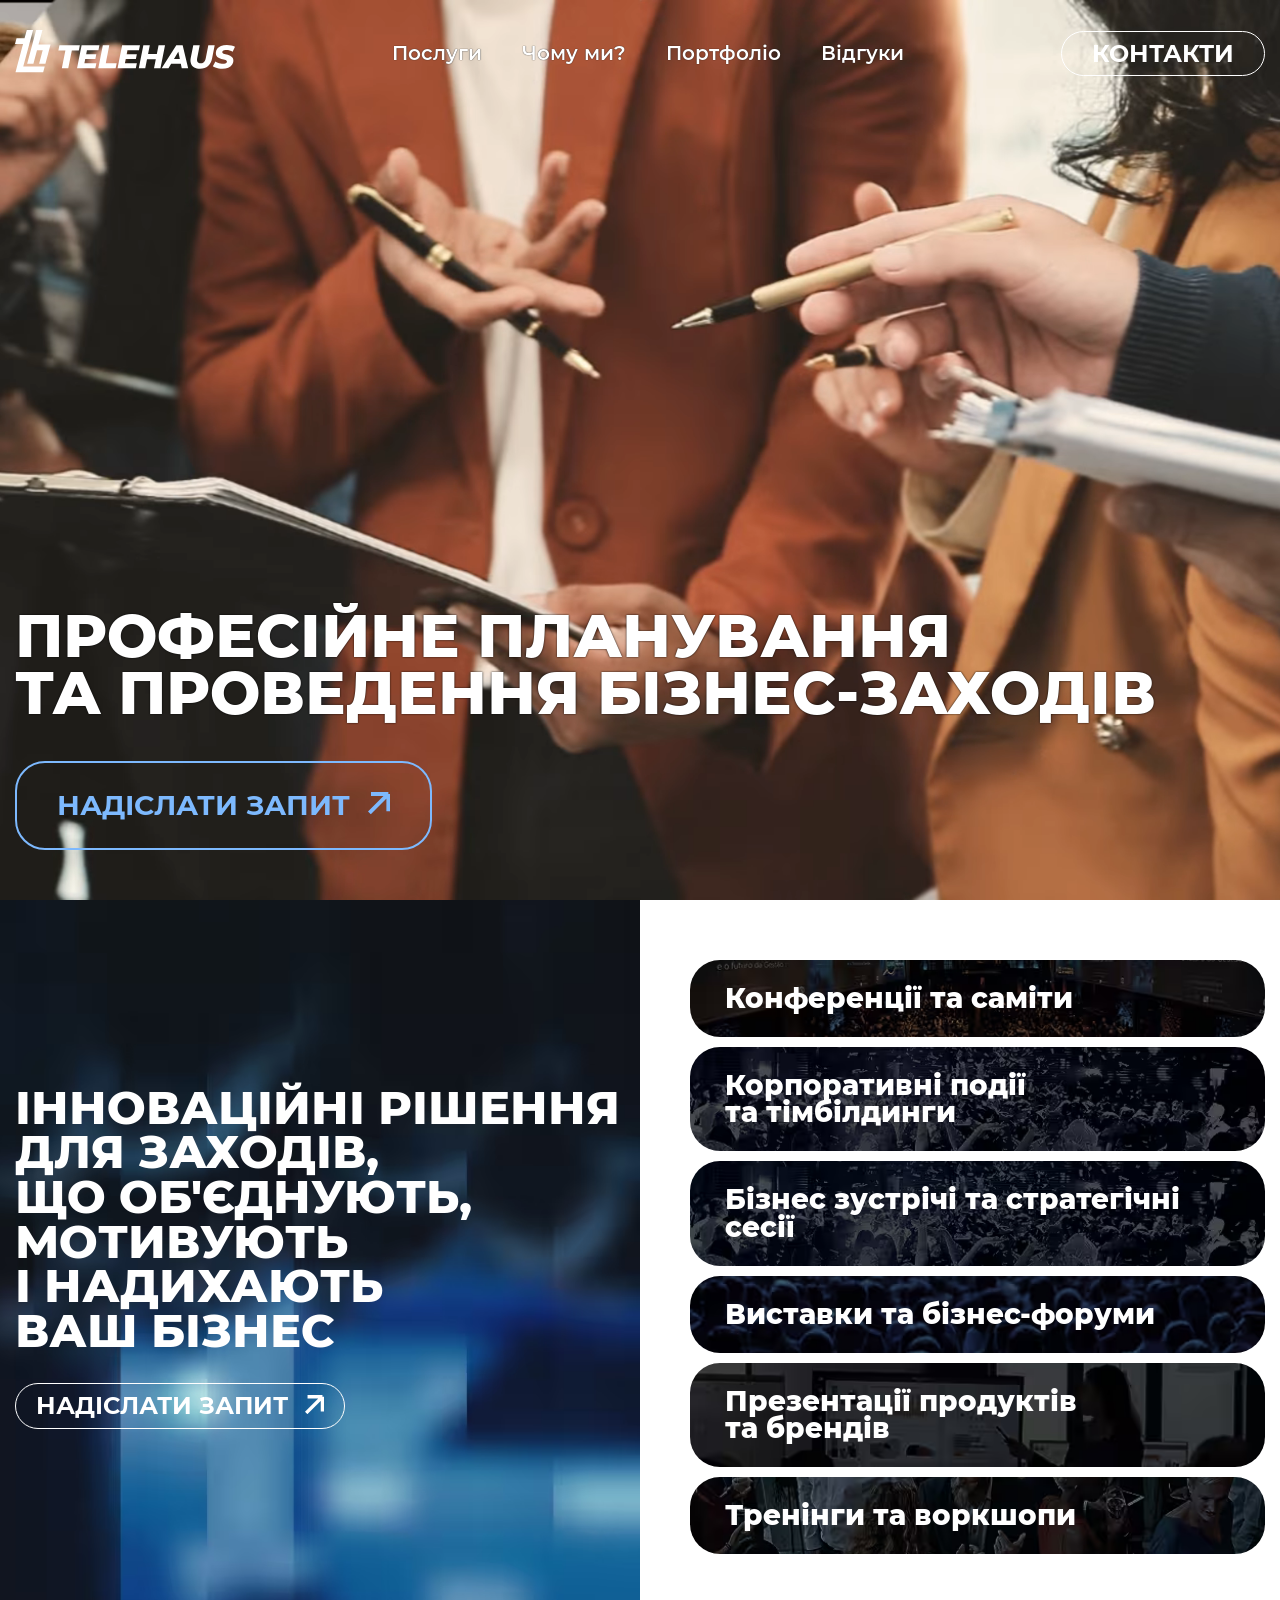
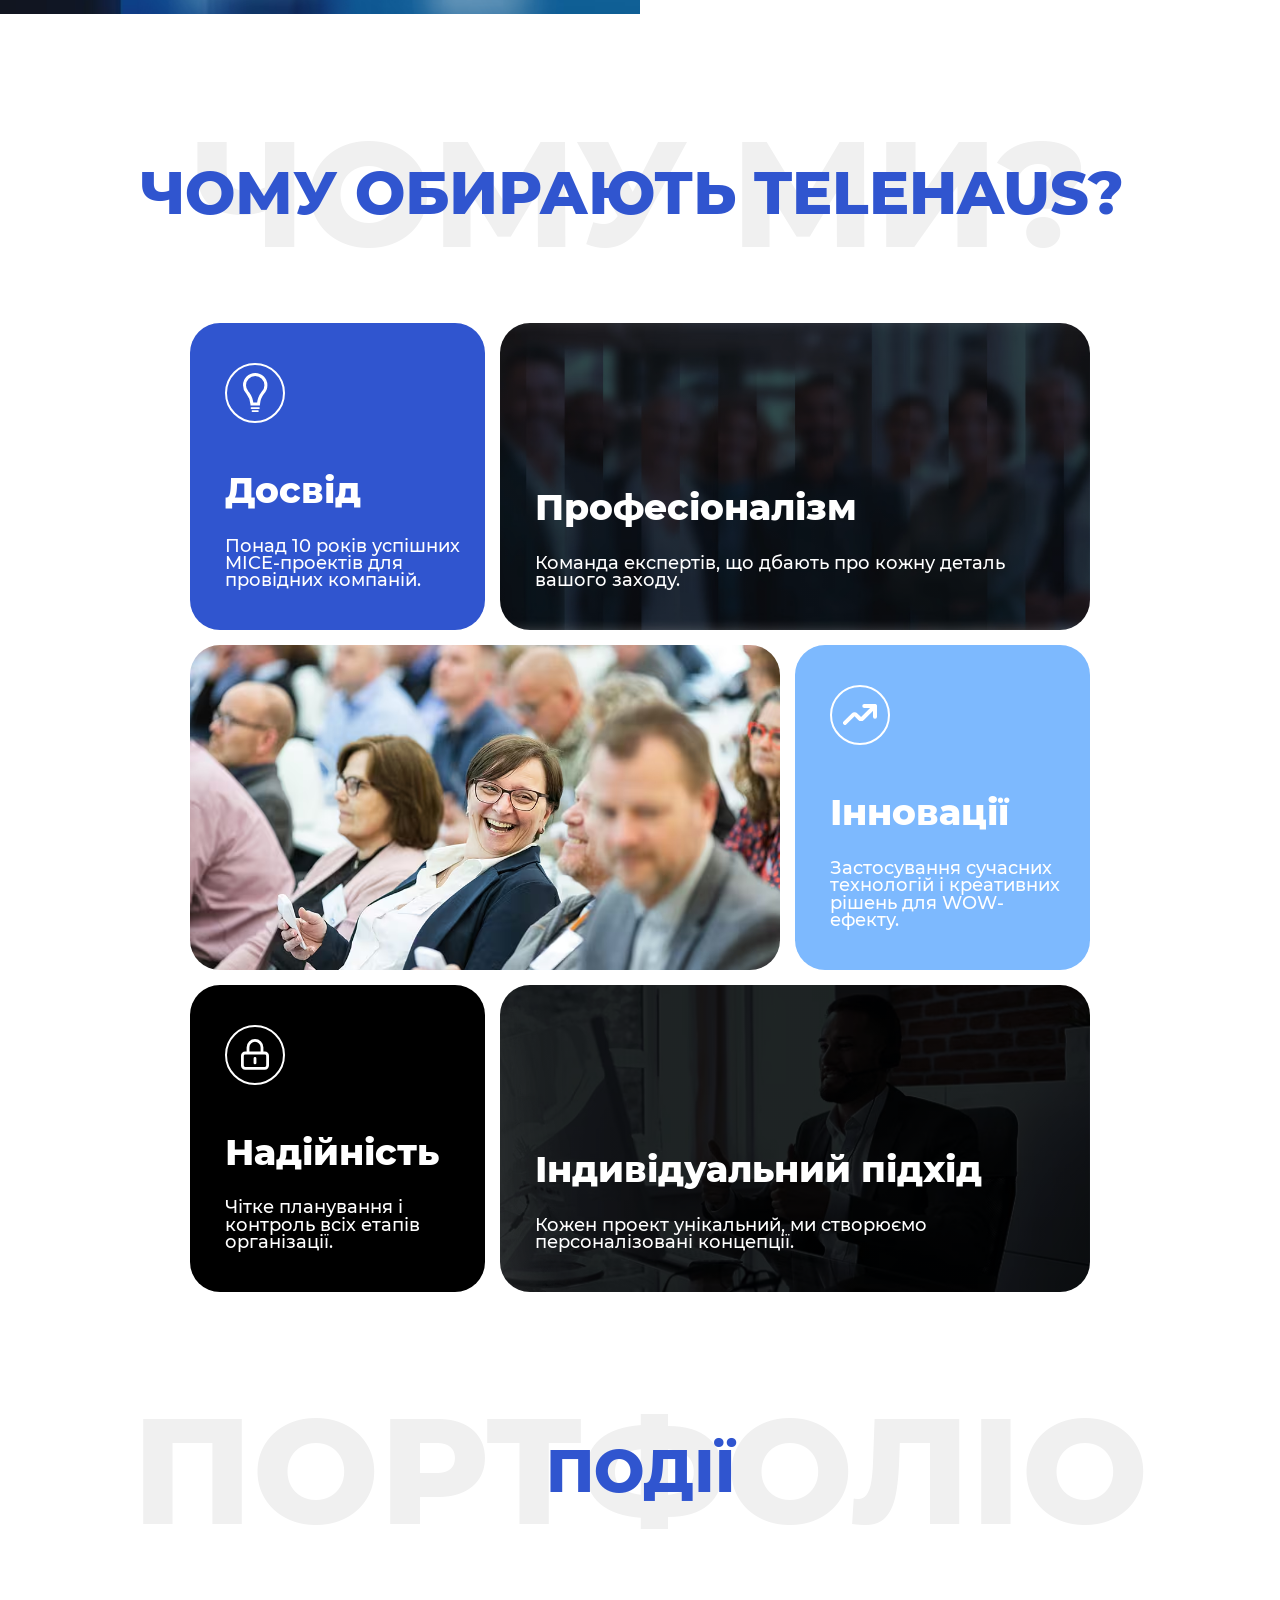
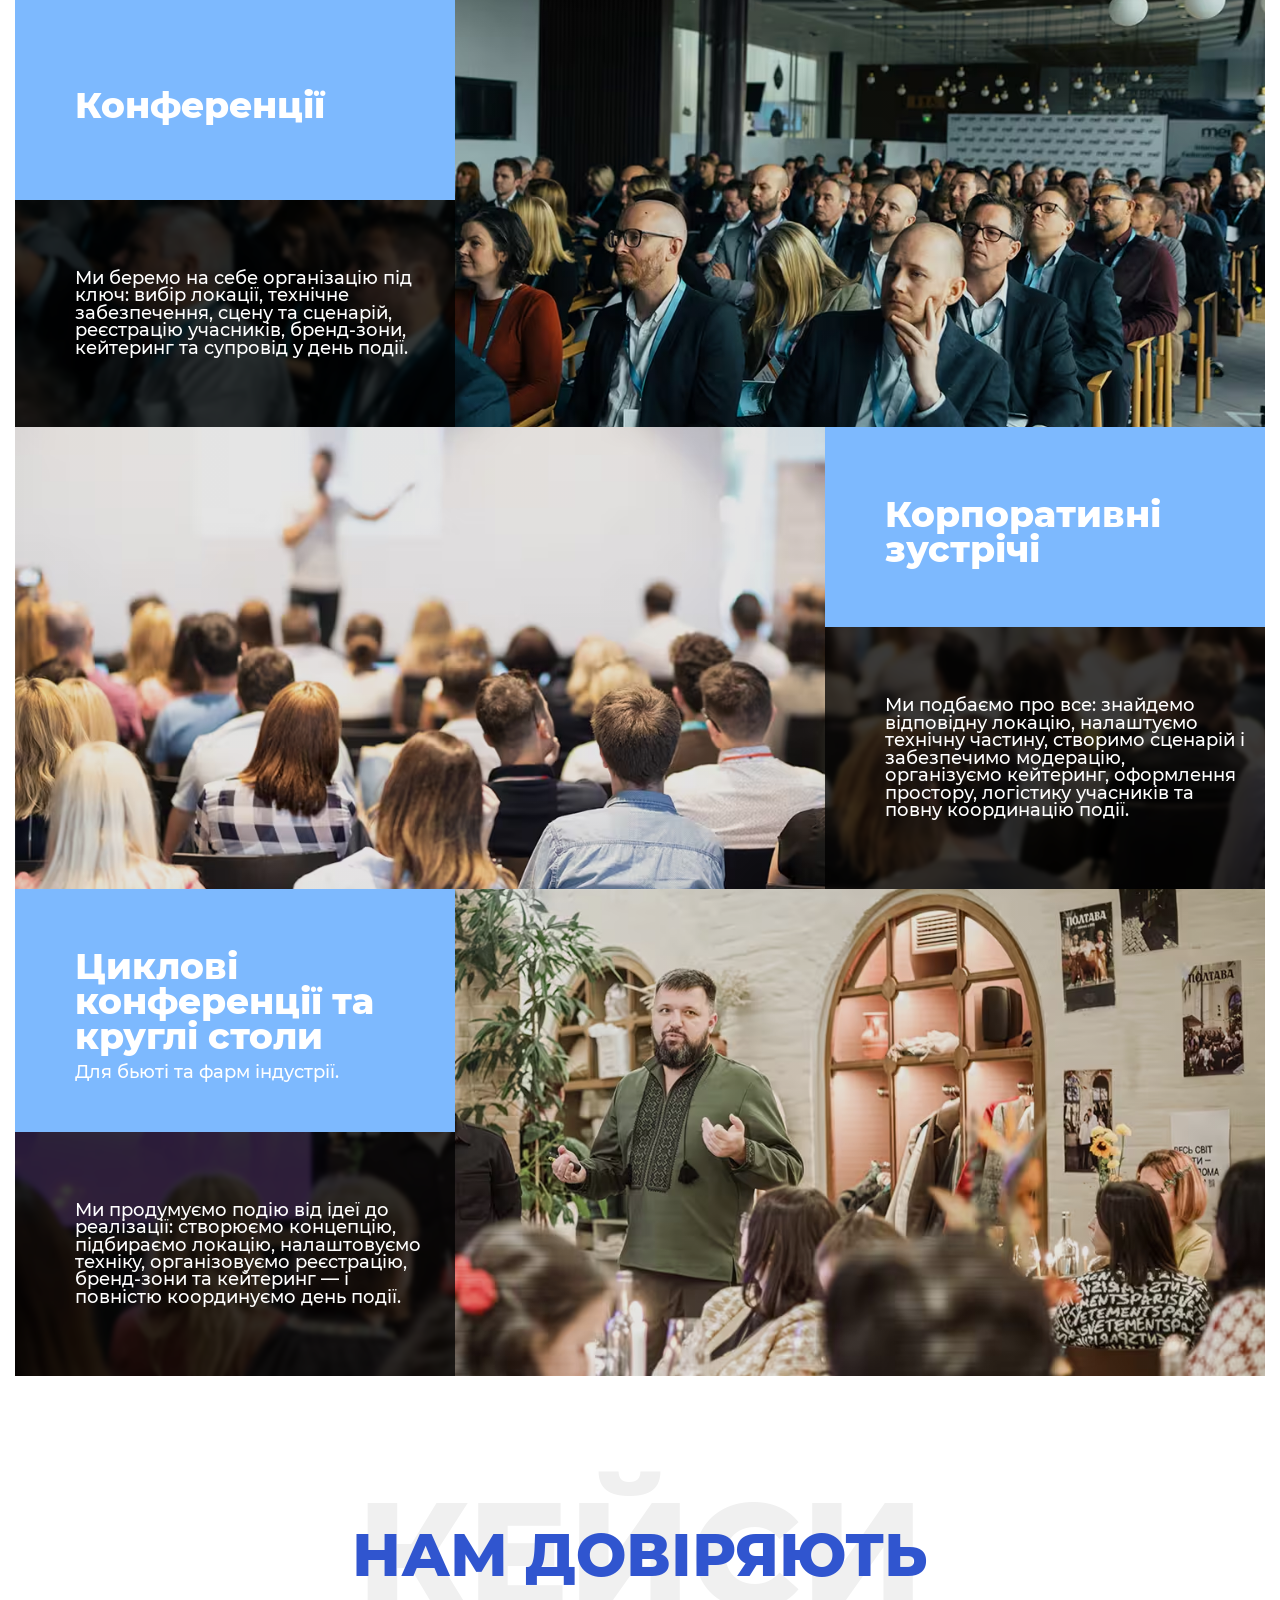
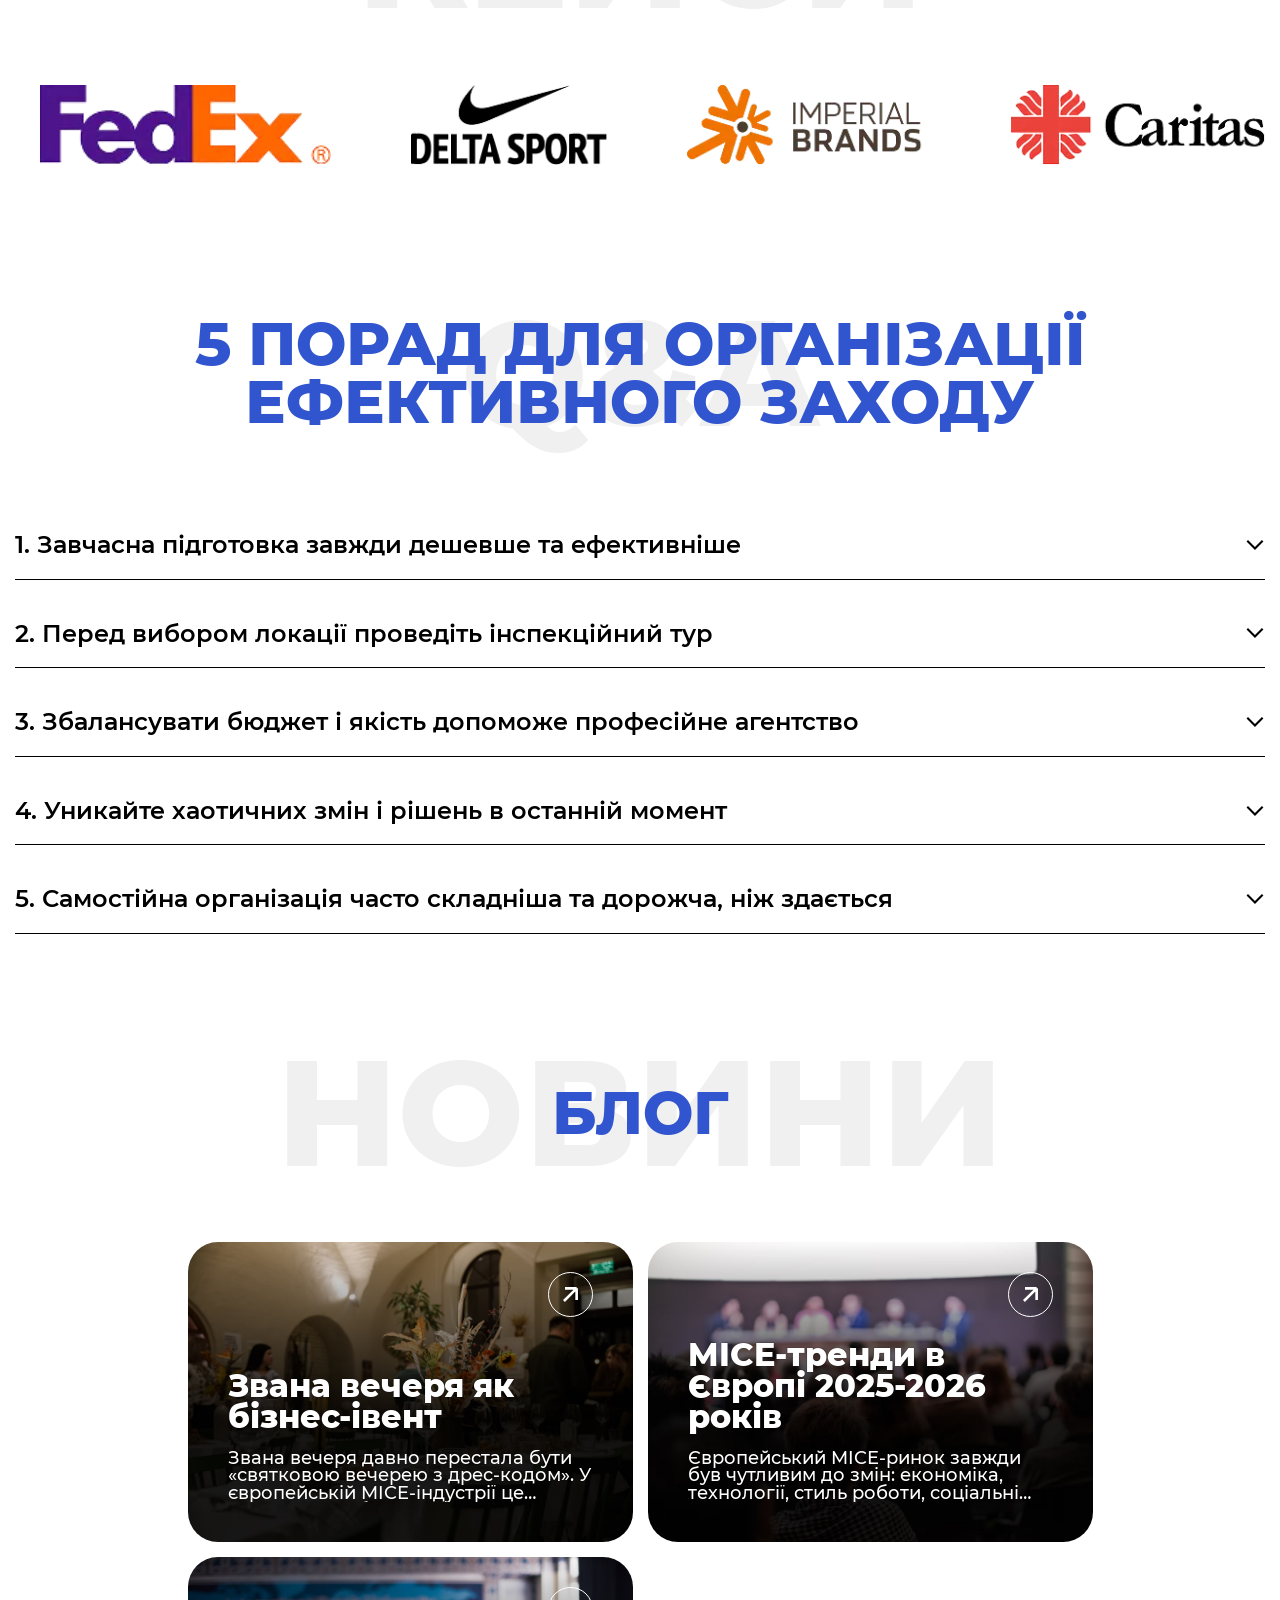
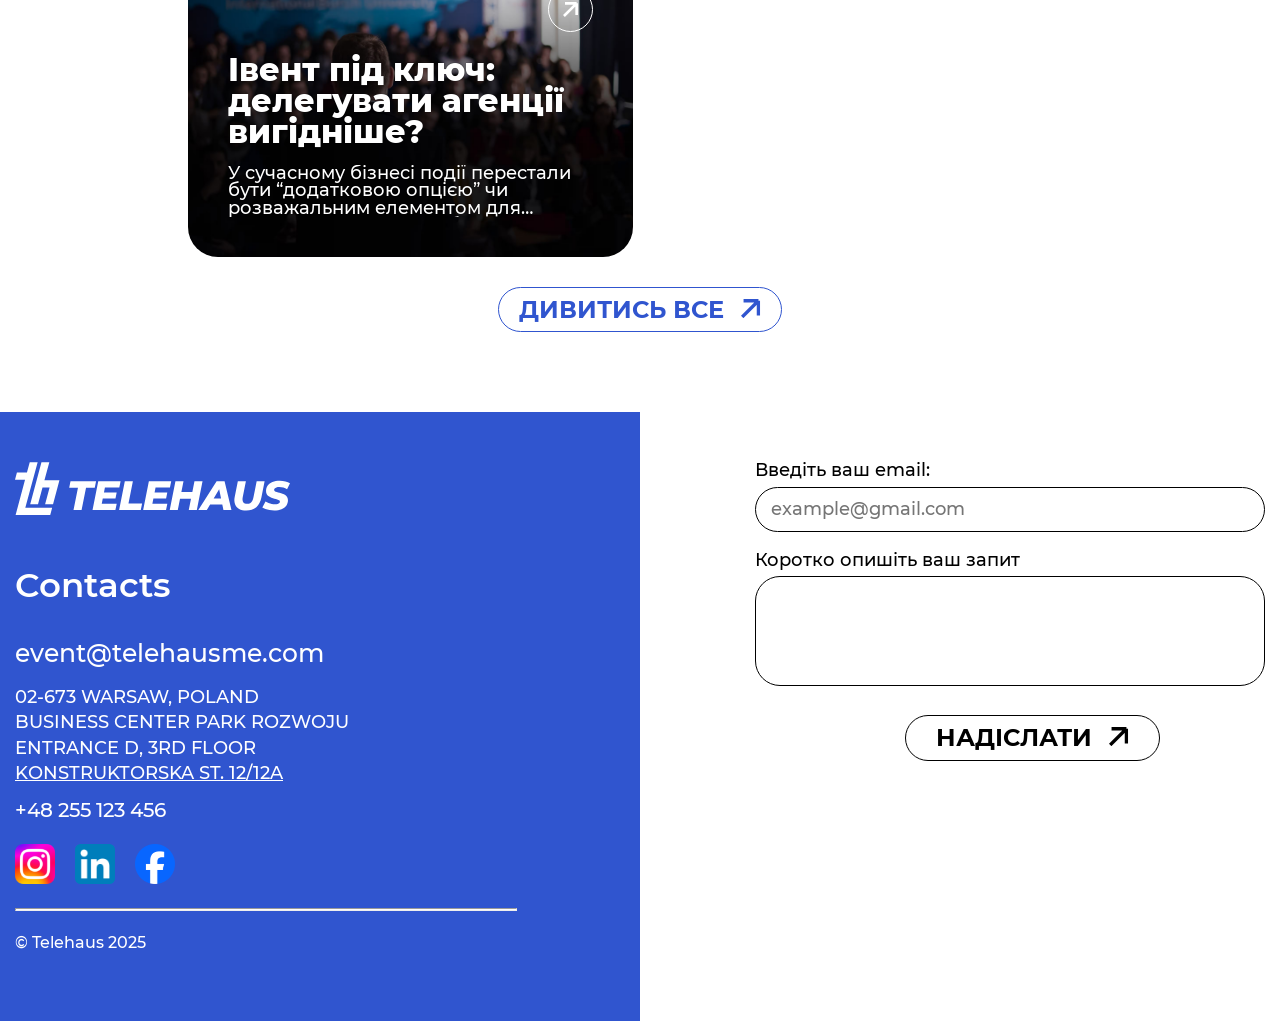
==== index.html @ 563ecca0 "feat: add marquee" ====
<!DOCTYPE html>
<html lang="uk">
  <head>
    <meta charset="UTF-8" />
    <meta http-equiv="X-UA-Compatible" content="IE=edge" />
    <meta name="viewport" content="width=device-width, initial-scale=1.0" />
    <meta
      name="description"
      content="Рекламное агенство в Черкассах ➤ аренда биллборда ✅ реклама в траспорте ✅ наружная реклама ✅ ситилайты ⭐ Агенство FREEBORD ➤ размещение, изготовление, лучшая цена ☎ 067 470 38 23"
    />
    <title>Telehaus</title>
    <link rel="shortcut icon" type="image/ico" href="./assets/img/favicon.svg" />

    <link rel="preload" href="./assets/video/banner.webm" as="video" type="video/webm" fetchpriority="high" />
    <link rel="preload" href="./assets/fonts/Montserrat-Medium.woff2" as="font" type="font/woff2" crossorigin />
    <link rel="preload" href="./assets/fonts/Montserrat-SemiBold.woff2" as="font" type="font/woff2" crossorigin />

    <link rel="stylesheet" href="./assets/css/normalize.css" />
    <link rel="stylesheet" href="./assets/css/style.css" />
  </head>
  <body>
    <svg class="sprite" style="display: none">
      <symbol viewBox="0 0 17 17" fill="none" xmlns="http://www.w3.org/2000/svg" id="arrow-btn">
        <path d="M1.06055 15.9L15.4605 1.5M15.4605 1.5H2.26056M15.4605 1.5V14.7" stroke-width="3" />
      </symbol>
      <symbol viewBox="0 0 22 13" fill="none" xmlns="http://www.w3.org/2000/svg" id="arrow">
        <path d="M0.957031 0.957031L10.957 10.957L20.957 0.957031" stroke="black" stroke-width="2.70667" />
      </symbol>
    </svg>

    <header class="header">
      <div class="wrapper">
        <a href="./" class="logo">
          <img class="logo__img" src="./assets/img/logo.svg" alt="Logo img" width="220" height="43" />
        </a>
        <nav class="nav">
          <ol class="nav__list list-reset">
            <li class="nav__item">
              <a href="#about" class="nav__link">Послуги</a>
            </li>
            <li class="nav__item">
              <a href="#why" class="nav__link">Чому ми?</a>
            </li>
            <li class="nav__item">
              <a href="#portfolio" class="nav__link">Портфоліо</a>
            </li>
            <li class="nav__item">
              <a href="#comments" class="nav__link">Відгуки</a>
            </li>
          </ol>
          <a href="#form" class="btn nav__btn btn-reset">Контакти</a>
        </nav>
        <a href="#form" class="btn btn-lg btn-reset">Контакти</a>
        <button class="burger btn-reset" aria-label="Відкрити меню">
          <span class="burger__line" aria-hidden="true"></span>
          <span class="burger__line" aria-hidden="true"></span>
          <span class="burger__line" aria-hidden="true"></span>
        </button>
        <span class="overlay"></span>
      </div>
    </header>

    <main>
      <section class="banner">
        <video class="banner__video-bg" autoplay muted loop playsinline>
          <source src="./assets/video/banner.webm" type="video/webm" />
          <source src="./assets/video/banner.mp4" type="video/mp4" />
          Ваш браузер не підтримує відео.
        </video>
        <div class="wrapper">
          <h1 class="banner__title">Професійне планування та&nbsp;проведення бізнес-заходів</h1>
          <div class="banner__links">
            <a href="#form" class="btn btn-fill btn-reset"
              >Надіслати запит
              <svg class="btn__icon" aria-hidden="true">
                <use xlink:href="#arrow-btn"></use>
              </svg>
            </a>
          </div>
        </div>
      </section>

      <section class="about" id="about">
        <div class="wrapper">
          <div class="innovation">
            <h2 class="innovation__title">
              Інноваційні рішення для&nbsp;заходів, що&nbsp;об'єднують, мотивують і&nbsp;надихають ваш&nbsp;бізнес
            </h2>
            <a href="#form" class="btn btn-reset"
              >Надіслати запит
              <svg class="btn__icon" aria-hidden="true">
                <use xlink:href="#arrow-btn"></use>
              </svg>
            </a>
          </div>
          <div class="options">
            <p class="options__item">Конференції та саміти</p>
            <p class="options__item">Корпоративні події та&nbsp;тімбілдинги</p>
            <p class="options__item">Бізнес зустрічі та&nbsp;стратегічні сесії</p>
            <p class="options__item">Виставки та бізнес-форуми</p>
            <p class="options__item">Презентації продуктів та&nbsp;брендів</p>
            <p class="options__item">Тренінги та воркшопи</p>
          </div>
        </div>
      </section>

      <section class="why" id="why">
        <div class="wrapper">
          <div class="title">
            <h2 class="title__text">ЧОМУ ОБИРАЮТЬ TELEHAUS? </h2>
            <p class="title__subtext">ЧОМУ МИ?</p>
          </div>
          <div class="why__content">
            <div class="benefit">
              <div class="benefit__info">
                <span class="benefit__icon" aria-hidden="true"></span>
                <h3 class="benefit__title">Досвід</h3>
                <p class="benefit__text">Понад 10 років успішних MICE-проектів для провідних компаній.</p>
              </div>
              <div class="benefit__descr">
                <h3 class="benefit__title">Професіоналізм</h3>
                <p class="benefit__text">Команда експертів, що дбають про кожну деталь вашого заходу.</p>
              </div>
            </div>
            <div class="benefit">
              <div class="benefit__info">
                <span class="benefit__icon" aria-hidden="true"></span>
                <h3 class="benefit__title">Інновації</h3>
                <p class="benefit__text">Застосування сучасних технологій і креативних рішень для WOW-ефекту.</p>
              </div>
              <div class="benefit__descr"></div>
            </div>
            <div class="benefit">
              <div class="benefit__info">
                <span class="benefit__icon" aria-hidden="true"></span>
                <h3 class="benefit__title">Надійність</h3>
                <p class="benefit__text">Чітке планування і контроль всіх етапів організації.</p>
              </div>
              <div class="benefit__descr">
                <h3 class="benefit__title">Індивідуальний підхід</h3>
                <p class="benefit__text">Кожен проект унікальний, ми створюємо персоналізовані концепції.</p>
              </div>
            </div>
          </div>
        </div>
      </section>

      <section class="portfolio" id="portfolio">
        <div class="wrapper">
          <div class="title">
            <h2 class="title__text">ПОДІЇ</h2>
            <p class="title__subtext">ПОРТФОЛІО</p>
          </div>
          <div class="portfolio__content">
            <div class="event">
              <div class="event__content">
                <div class="event__header">
                  <h3 class="event__title">Конференції</h3>
                </div>
                <div class="event__descr">
                  <p>
                    Ми беремо на себе організацію під ключ: вибір локації, технічне забезпечення, сцену та сценарій, реєстрацію учасників,
                    бренд-зони, кейтеринг та супровід у день події.
                  </p>
                </div>
              </div>
            </div>
            <div class="event">
              <div class="event__content">
                <div class="event__header">
                  <h3 class="event__title">Корпоративні зустрічі</h3>
                </div>
                <div class="event__descr">
                  <p>
                    Ми подбаємо про все: знайдемо відповідну локацію, налаштуємо технічну частину, створимо сценарій і забезпечимо
                    модерацію, організуємо кейтеринг, оформлення простору, логістику учасників та повну координацію події.
                  </p>
                </div>
              </div>
            </div>
            <div class="event">
              <div class="event__content">
                <div class="event__header">
                  <h3 class="event__title">Циклові конференції та круглі столи</h3>
                  <p class="event__subtitle">Для бьюті та фарм індустрії.</p>
                </div>
                <div class="event__descr">
                  <p>
                    Ми продумуємо подію від ідеї до реалізації: створюємо концепцію, підбираємо локацію, налаштовуємо техніку, організовуємо
                    реєстрацію, бренд-зони та кейтеринг — і повністю координуємо день події.
                  </p>
                </div>
              </div>
            </div>
          </div>
        </div>
      </section>

      <section class="team">
        <div class="wrapper">
          <div class="title">
            <h2 class="title__text">НАША КОМАНДА</h2>
            <p class="title__subtext">ХТО МИ?</p>
          </div>
          <div class="team__content">
            <div class="card">
              <div class="card__front view">
                <img class="card__img" src="./assets/img/team/1.avif" alt="..." />
              </div>
              <div class="card__back view">
                <p class="card__name">Ім’я Прізвище</p>
                <p class="card__position">/посада</p>
                <p class="card__descr">опис</p>
              </div>
            </div>
            <div class="card">
              <div class="card__front view">
                <img class="card__img" src="./assets/img/team/2.avif" alt="..." />
              </div>
              <div class="card__back view">
                <p class="card__name">Ім’я Прізвище</p>
                <p class="card__position">/посада</p>
                <p class="card__descr">опис</p>
              </div>
            </div>
            <div class="card">
              <div class="card__front view">
                <img class="card__img" src="./assets/img/team/3.avif" alt="..." />
              </div>
              <div class="card__back view">
                <p class="card__name">Ім’я Прізвище</p>
                <p class="card__position">/посада</p>
                <p class="card__descr">опис</p>
              </div>
            </div>
            <div class="card">
              <div class="card__front view">
                <img class="card__img" src="./assets/img/team/4.avif" alt="..." />
              </div>
              <div class="card__back view">
                <p class="card__name">Ім’я Прізвище</p>
                <p class="card__position">/посада</p>
                <p class="card__descr">опис</p>
              </div>
            </div>
            <div class="card">
              <div class="card__front view">
                <img class="card__img" src="./assets/img/team/5.avif" alt="..." />
              </div>
              <div class="card__back view">
                <p class="card__name">Ім’я Прізвище</p>
                <p class="card__position">/посада</p>
                <p class="card__descr">опис</p>
              </div>
            </div>
            <div class="card">
              <div class="card__front view">
                <img class="card__img" src="./assets/img/team/2.avif" alt="..." />
              </div>
              <div class="card__back view">
                <p class="card__name">Ім’я Прізвище</p>
                <p class="card__position">/посада</p>
                <p class="card__descr">опис</p>
              </div>
            </div>
          </div>
        </div>
      </section>

      <section class="partners">
        <div class="wrapper">
          <div class="title">
            <h2 class="title__text">НАМ ДОВІРЯЮТЬ</h2>
            <p class="title__subtext">КЕЙСИ</p>
          </div>
        </div>

        <div class="marquee">
          <div class="marquee__content">
            <div class="marquee__line">
              <img src="./assets/img/partners/1.webp" alt="..." />
              <img src="./assets/img/partners/2.webp" alt="..." />
              <img src="./assets/img/partners/3.webp" alt="..." />
              <img src="./assets/img/partners/4.webp" alt="..." />
              <img src="./assets/img/partners/5.webp" alt="..." />
            </div>
            <div class="marquee__line" aria-hidden="true">
              <img src="./assets/img/partners/1.webp" alt="..." />
              <img src="./assets/img/partners/2.webp" alt="..." />
              <img src="./assets/img/partners/3.webp" alt="..." />
              <img src="./assets/img/partners/4.webp" alt="..." />
              <img src="./assets/img/partners/5.webp" alt="..." />
            </div>
          </div>
        </div>
      </section>

      <section class="faq">
        <div class="wrapper">
          <div class="title">
            <h2 class="title__text">5 порад для організації ефективного заходу</h2>
            <p class="title__subtext">Q&A</p>
          </div>
          <div class="accordion">
            <div class="accordion__item">
              <button class="accordion__btn btn-reset" aria-expanded="false">
                <span class="accordion__title">1. Завчасна підготовка завжди дешевше та ефективніше</span>
                <svg class="accordion__icon">
                  <use xlink:href="#arrow"></use>
                </svg>
              </button>
              <div class="accordion__content" aria-hidden="true">
                <p>
                  Підготовка до заходу напряму впливає на бюджет. Раннє бронювання готелів, залів та авіаквитків може зекономити десятки
                  відсотків бюджету, адже ринок працює за принципом динамічного ціноутворення: низький попит = нижча вартість. Якщо
                  планування починається за кілька місяців або навіть рік-два для великих щорічних подій, вибір локацій ширший, умови
                  вигідніші, а ризики ажіотажного підвищення цін мінімальні.
                </p>
              </div>
            </div>
            <div class="accordion__item">
              <button class="accordion__btn btn-reset" aria-expanded="false">
                <span class="accordion__title">2. Перед вибором локації проведіть інспекційний тур</span>
                <svg class="accordion__icon">
                  <use xlink:href="#arrow"></use>
                </svg>
              </button>
              <div class="accordion__content" aria-hidden="true">
                <p>
                  Якщо івент проходить у новому місті чи країні, перед фінальним рішенням варто особисто відвідати потенційні готелі й
                  майданчики. Інспекція дозволяє пройти шлях гостя, оцінити інфраструктуру, перевірити логістику, побачити сусідні локації
                  та переконатися, що обраний простір відповідає цілям заходу. Це суттєво знижує ризики та допомагає прийняти обгрунтоване
                  рішення.
                </p>
              </div>
            </div>
            <div class="accordion__item">
              <button class="accordion__btn btn-reset" aria-expanded="false">
                <span class="accordion__title">3. Збалансувати бюджет і якість допоможе професійне агентство</span>
                <svg class="accordion__icon">
                  <use xlink:href="#arrow"></use>
                </svg>
              </button>
              <div class="accordion__content" aria-hidden="true">
                <p>
                  Спроби «вичавити максимум» з мінімального бюджету або вибір найдешевших підрядників часто призводять до проблем. У той же
                  час дорогі послуги не завжди гарантують відповідну якість. Агентство завдяки досвіду та партнерським відносинам з
                  постачальниками пропонує оптимальні варіанти у заданих фінансових рамках, забезпечує відповідний рівень сервісу та захищає
                  від зайвих витрат.
                </p>
              </div>
            </div>
            <div class="accordion__item">
              <button class="accordion__btn btn-reset" aria-expanded="false">
                <span class="accordion__title">4. Уникайте хаотичних змін і рішень в останній момент</span>
                <svg class="accordion__icon">
                  <use xlink:href="#arrow"></use>
                </svg>
              </button>
              <div class="accordion__content" aria-hidden="true">
                <p>
                  Невчасне бронювання залів або номерів без точної кількості гостей може спричинити серйозні проблеми: пусті зали та
                  оплачені, але незаселені номери, або навпаки брак місць і необхідність скасування чи термінового перепланування. Різні
                  зміни призводять до подорожчання і ускладнюють проект, тому чітке планування — ключ до стабільності.
                </p>
              </div>
            </div>
            <div class="accordion__item">
              <button class="accordion__btn btn-reset" aria-expanded="false">
                <span class="accordion__title">5. Самостійна організація часто складніша та дорожча, ніж здається</span>
                <svg class="accordion__icon">
                  <use xlink:href="#arrow"></use>
                </svg>
              </button>
              <div class="accordion__content" aria-hidden="true">
                <p>
                  Професійні агентства мають великий досвід, налагоджену базу підрядників та глибоке розуміння сезонності, логістики,
                  місцевої специфіки й мікродеталей, які легко упустити. Питання віз, правил перетину кордону, оптимальних маршрутів,
                  ресторанних рекомендацій, нюансів багажу — усе це потребує експертизи. Агенція знімає операційний тягар, зберігає ресурси
                  та гарантує якість організації завдяки досвіду проведення тисяч івентів.
                </p>
              </div>
            </div>
          </div>
        </div>
      </section>

      <section class="blog">
        <div class="wrapper">
          <div class="title">
            <h2 class="title__text">БЛОГ</h2>
            <p class="title__subtext">НОВИНИ</p>
          </div>
          <div class="blog__content">
            <a href="./article" class="blog__link btn-reset" style="background-image: url('./assets/img/blog/1.avif')">
              <span class="link__icon" aria-hidden="true"></span>
              <p class="link__title">Звана вечеря як бізнес-івент</p>
              <p class="link__descr">
                Звана вечеря давно перестала бути «святковою вечерею з дрес-кодом». У європейській MICE-індустрії це повноцінний
                бізнес-формат, який працює і на HR, і на маркетинг, і на репутацію бренду.
              </p>
            </a>
            <a href="./article" class="blog__link btn-reset" style="background-image: url('./assets/img/blog/2.avif')">
              <span class="link__icon" aria-hidden="true"></span>
              <p class="link__title">MICE-тренди в Європі 2025-2026 років</p>
              <p class="link__descr">
                Європейський MICE-ринок завжди був чутливим до змін: економіка, технології, стиль роботи, соціальні запити — усе це миттєво
                впливає на те, якими стають корпоративні події. І сьогодні ми бачимо цікаву трансформацію: події перестають бути просто
                “зустрічами” й перетворюються на досвід, що має цінність для бізнесу і людей.
              </p>
            </a>
            <a href="./article" class="blog__link btn-reset" style="background-image: url('./assets/img/blog/3.avif')">
              <span class="link__icon" aria-hidden="true"></span>
              <p class="link__title">Івент під ключ: делегувати агенції вигідніше?</p>
              <p class="link__descr">
                У сучасному бізнесі події перестали бути “додатковою опцією” чи розважальним елементом для команди. Конференції,
                бізнес-вечері, нетворкінги, тімбілдинги та інсентиви стали важливою частиною корпоративної стратегії, інструментом
                комунікації та способом зміцнення культури. Але разом із цим стало очевидно: якісний івент вимагає значно більше часу,
                досвіду і ресурсів, ніж здається з боку.
              </p>
            </a>
          </div>
          <a class="btn btn-fill btn-reset blog-btn" href="./blog">
            дивитись все
            <svg class="btn__icon" aria-hidden="true">
              <use xlink:href="#arrow-btn"></use>
            </svg>
          </a>
        </div>
      </section>
    </main>

    <footer class="request" id="form">
      <div class="wrapper">
        <div class="request__contacts">
          <a href="./" class="logo btn-reset">
            <img class="contacts__logo" src="./assets/img/logo.svg" alt="Logo" width="275" height="54" />
          </a>
          <h2 class="contacts__title">Contacts</h2>
          <a href="mailto:event@telehausme.com?subject=Mail%20from%20Telehausme" class="contacts__email btn-reset">event@telehausme.com</a>
          <div class="address">
            <p>02-673 WARSAW, POLAND</p>
            <p>BUSINESS CENTER PARK ROZWOJU</p>
            <p>ENTRANCE D, 3RD FLOOR</p>
            <a href="https://maps.app.goo.gl/mMJwZ7mz5mBAdVBy7" class="address__link btn-reset" target="_blank" rel="noopener noreferrer"
              >KONSTRUKTORSKA ST. 12/12A</a
            >
            <a href="tel:+48255123456" class="address__number btn-reset">+48 255 123 456</a>
          </div>
          <ul class="contacts__social list-reset">
            <li class="social__item">
              <a
                href="https://www.instagram.com/telehaus_mettings_events/"
                class="social__link social__link_ig"
                target="_blank"
                rel="noopener noreferrer"
                aria-label="Перейти до Instagram"
                title="Instagram"
              ></a>
            </li>
            <li class="social__item">
              <a
                href="https://www.linkedin.com/company/telehaus-meetings-events/"
                class="social__link social__link_in"
                target="_blank"
                rel="noopener noreferrer"
                aria-label="Перейти до LinkedIn"
                title="LinkedIn"
              ></a>
            </li>
            <li class="social__item">
              <a
                href="https://www.facebook.com/profile.php?id=61583158618046"
                class="social__link social__link_fb"
                target="_blank"
                rel="noopener noreferrer"
                aria-label="Перейти до Facebook"
                title="Facebook"
              ></a>
            </li>
          </ul>
          <hr class="contacts__line" />
          <p class="contacts__copy">&copy; Telehaus 2025</p>
        </div>
        <form class="request__form" action="./assets/php/mail.php" method="post">
          <div class="form__row">
            <label for="email">Введіть ваш email:</label>
            <input name="E-mail" type="email" id="email" placeholder="example@gmail.com" data-validate-field="email" autocomplete="off" />
          </div>
          <div class="form__row">
            <label for="descr">Коротко опишіть ваш запит</label>
            <textarea name="Опис" id="descr" cols="30" rows="4"></textarea>
          </div>
          <div class="form__btns">
            <button class="btn btn-dark form__btn btn-reset" type="submit">
              Надіслати
              <svg class="btn__icon" aria-hidden="true">
                <use xlink:href="#arrow-btn"></use>
              </svg>
            </button>
          </div>
        </form>
      </div>
    </footer>

    <script src="./assets/js/lib/inputmask.min.js"></script>
    <script src="./assets/js/lib/just-validate.min.js"></script>
    <script src="./assets/js/video-bg.js"></script>
    <script src="./assets/js/accordion.js"></script>
    <script src="./assets/js/burger.js"></script>
    <script src="./assets/js/links.js"></script>
    <script src="./assets/js/form.js"></script>
  </body>
</html>
---- assets/css/style.css ----
@font-face {
  font-family: "Montserrat";
  src: local("Montserrat Medium"), local("Montserrat-Medium"), url("../fonts/Montserrat-Medium.woff2") format("woff2"), url("../fonts/Montserrat-Medium.woff") format("woff"), url("../fonts/Montserrat-Medium.ttf") format("truetype");
  font-weight: 500;
  font-style: normal;
  font-display: swap;
}
@font-face {
  font-family: "Montserrat";
  src: local("Montserrat SemiBold"), local("Montserrat-SemiBold"), url("../fonts/Montserrat-SemiBold.woff2") format("woff2"), url("../fonts/Montserrat-SemiBold.woff") format("woff"), url("../fonts/Montserrat-SemiBold.ttf") format("truetype");
  font-weight: 600;
  font-style: normal;
  font-display: swap;
}
@font-face {
  font-family: "Montserrat";
  src: local("Montserrat Bold"), local("Montserrat-Bold"), url("../fonts/Montserrat-Bold.woff2") format("woff2"), url("../fonts/Montserrat-Bold.woff") format("woff"), url("../fonts/Montserrat-Bold.ttf") format("truetype");
  font-weight: 700;
  font-style: normal;
  font-display: swap;
}
@font-face {
  font-family: "Montserrat";
  src: local("Montserrat ExtraBold"), local("Montserrat-ExtraBold"), url("../fonts/Montserrat-ExtraBold.woff2") format("woff2"), url("../fonts/Montserrat-ExtraBold.woff") format("woff"), url("../fonts/Montserrat-ExtraBold.ttf") format("truetype");
  font-weight: 800;
  font-style: normal;
  font-display: swap;
}
.btn {
  padding: 10px 20px;
  font-family: "Montserrat", Verdana, sans-serif;
  font-weight: bold;
  font-size: 24px;
  text-transform: uppercase;
  color: #fff;
  border: 1px solid #fff;
  border-radius: 30px;
}
.btn__icon {
  margin-left: 10px;
  width: 0.8em;
  height: 0.8em;
  stroke: #fff;
  transition: transform 0.3s linear, stroke 0.3s ease-in-out;
}
.btn:hover {
  color: #daff01;
  border-color: #daff01;
}
.btn:hover .btn__icon {
  stroke: #daff01;
  transform: rotate(45deg);
}
.btn:active {
  color: #fff;
  border-color: #fff;
}
.btn:active .btn__icon {
  stroke: #fff;
}
.btn-fill {
  color: #7db9fe;
  border-color: #7db9fe;
}
.btn-fill .btn__icon {
  stroke: #7db9fe;
}
.btn-fill:active {
  color: #7db9fe;
  border-color: #7db9fe;
}
.btn-fill:active .btn__icon {
  stroke: #7db9fe;
}
.btn-dark {
  color: #000;
  border-color: #000;
}
.btn-dark .btn__icon {
  stroke: #000;
}
.btn-dark:hover {
  color: #7db9fe;
  border-color: #7db9fe;
}
.btn-dark:hover .btn__icon {
  stroke: #7db9fe;
}
.btn-dark:active {
  color: #000;
  border-color: #000;
}
.btn-dark:active .btn__icon {
  stroke: #000;
}

@media screen and (max-width: 768px) {
  .btn {
    font-size: 16px;
    font-weight: 600;
    border-radius: 40px;
  }
}
input,
textarea {
  padding: 10.5px 15px;
  border: 1px solid #000;
  border-radius: 50px;
  font-family: "Montserrat", Verdana, sans-serif;
  font-size: 18px;
  font-weight: 500;
  line-height: 1;
  color: rgba(0, 0, 0, 0.5019607843);
  outline: none;
}

textarea {
  height: 110px;
  border-radius: 25px;
  resize: none;
}

@media screen and (max-width: 768px) {
  input,
  textarea {
    padding: 8px 10px;
    font-size: 14px;
  }
}
.burger {
  flex-shrink: 0;
  margin-left: 10px;
  padding: 0;
  width: 34px;
  height: 22px;
  position: relative;
  z-index: 20;
  cursor: pointer;
  background-color: transparent;
}
.burger__line {
  width: 100%;
  height: 2px;
  display: block;
  position: absolute;
  left: 50%;
  background-color: #fff;
}
.burger__line:nth-child(1) {
  top: 0;
  transform: translateX(-50%) translateY(0);
  transition: top 0.3s cubic-bezier(0.21, 0.83, 0.26, 0.87) 0.3s, transform 0.3s cubic-bezier(0.21, 0.83, 0.26, 0.87);
}
.burger__line:nth-child(2) {
  top: 50%;
  opacity: 1;
  transform: translateX(-50%) translateY(-50%);
  transition: opacity 0.3s;
}
.burger__line:nth-child(3) {
  top: 100%;
  transform: translateX(-50%) translateY(-100%);
  transition: top 0.3s cubic-bezier(0.21, 0.83, 0.26, 0.87) 0.3s, transform 0.3s cubic-bezier(0.21, 0.83, 0.26, 0.87);
}

.burger_open .burger__line:nth-child(1) {
  top: 50%;
  transform: translateX(-50%) translateY(-50%) rotate(45deg);
  transition: top 0.3s cubic-bezier(0.21, 0.83, 0.26, 0.87), transform 0.3s cubic-bezier(0.21, 0.83, 0.26, 0.87) 0.3s;
}
.burger_open .burger__line:nth-child(2) {
  opacity: 0;
}
.burger_open .burger__line:nth-child(3) {
  top: 50%;
  transform: translateX(-50%) translateY(-50%) rotate(-45deg);
  transition: top 0.3s cubic-bezier(0.21, 0.83, 0.26, 0.87), transform 0.3s cubic-bezier(0.21, 0.83, 0.26, 0.87) 0.3s;
}

.accordion {
  margin-top: 30px;
  display: flex;
  flex-direction: column;
  gap: 40px;
}
.accordion__item {
  padding-bottom: 20px;
  border-bottom: 1px solid #000;
}
.accordion__item.open .accordion__icon {
  stroke: #3055cf;
  transform: scaleY(-1);
}
.accordion__item.open .accordion__content {
  margin-top: 20px;
  opacity: 1;
}
.accordion__btn {
  width: 100%;
  padding: 0;
  display: flex;
  justify-content: space-between;
  align-items: center;
  background: transparent;
  color: #000;
  font-size: 24px;
  font-weight: 600;
  text-align: left;
  letter-spacing: 0;
  transition: background 0.3s ease-in-out;
  will-change: background, border;
}
.accordion__icon {
  flex-shrink: 0;
  width: 20px;
  height: 10px;
  stroke: #000;
  transition: all 0.3s linear;
}
.accordion__content {
  margin-top: 0;
  padding: 0;
  font-size: 18px;
  color: #24383b;
  max-height: 0;
  opacity: 0;
  overflow: hidden;
  will-change: max-height, margin-top;
  transition: all 0.3s ease-out;
  box-sizing: content-box;
}
.accordion__content > *:not(:first-child) {
  margin-top: 7px;
}
.accordion__content a {
  font-size: 13px;
  font-weight: 600;
  color: #3055cf;
}
.accordion__content p {
  line-height: 1.4;
}
.accordion__content ul {
  list-style-position: inside;
}

@media screen and (max-width: 768px) {
  .accordion {
    gap: 25px;
  }
  .accordion__item {
    padding-bottom: 15px;
  }
  .accordion__btn {
    font-size: 18px;
  }
  .accordion__content {
    font-size: 16px;
  }
  .accordion__item.open .accordion__content {
    margin-top: 15px;
  }
}
* {
  margin: 0;
  padding: 0;
  box-sizing: border-box;
}

body {
  font-family: "Montserrat", Verdana, sans-serif;
  font-style: normal;
  font-weight: 500;
  font-size: 18px;
  line-height: 0.97;
  letter-spacing: 0;
  text-align: left;
  color: #fff;
}

section {
  padding: 50px 0;
}

.wrapper {
  margin: 0 auto;
  padding: 0 15px;
  width: 100%;
  max-width: 1350px;
}

h1,
h2,
h3,
p {
  margin: 0;
  padding: 0;
}

.sprite {
  display: none;
}

.title {
  margin: 50px 0 100px;
  position: relative;
  z-index: 0;
  text-align: center;
}
.title__text {
  font-size: 60px;
  font-weight: 800;
  text-transform: uppercase;
  color: #3055cf;
}
.title__subtext {
  font-size: 180px;
  font-weight: 800;
  color: #f0f0f0;
  position: absolute;
  z-index: -5;
  top: 50%;
  left: 0;
  right: 0;
  transform: translateY(-50%);
}

.disable-scroll {
  overflow-y: hidden;
  -webkit-user-select: none;
     -moz-user-select: none;
          user-select: none;
}

.overlay {
  position: fixed;
  z-index: 5;
  inset: 0;
  background-color: rgba(0, 0, 0, 0.6);
  -webkit-backdrop-filter: blur(2px);
          backdrop-filter: blur(2px);
  transition: opacity 0.3s ease-in-out, visibility 0.3s linear;
}

.js-validate-error-label {
  display: none;
}

@media screen and (max-width: 1400px) {
  .title__subtext {
    font-size: 150px;
  }
}
@media screen and (max-width: 1200px) {
  .title__subtext {
    font-size: 120px;
  }
}
@media screen and (max-width: 992px) {
  .title {
    margin-top: 15px;
  }
  .title__subtext {
    font-size: 90px;
  }
}
@media screen and (max-width: 768px) {
  body {
    font-size: 16px;
  }
  section {
    padding: 25px 0;
  }
  .title {
    margin-bottom: 60px;
  }
  .title__text {
    font-size: 52px;
  }
  .title__subtext {
    display: none;
  }
}
@media screen and (max-width: 576px) {
  .title {
    margin-bottom: 40px;
  }
  .title__text {
    font-size: 42px;
  }
}
.header {
  position: absolute;
  z-index: 1;
  width: 100%;
  padding-top: 30px;
}
.header .wrapper {
  display: flex;
  justify-content: space-between;
  align-items: center;
}
.header .wrapper:not(:has(.nav.open)) .overlay {
  opacity: 0;
  visibility: hidden;
}
.header .logo__img {
  transition: filter 0.25s ease-in-out;
}
.header .logo__img:hover {
  filter: drop-shadow(0 4px 10px #3055cf);
}
.header .nav:not(.open) .nav__btn {
  display: none;
}
.header .nav__list {
  display: flex;
  justify-content: center;
  align-items: center;
  -moz-column-gap: 40px;
       column-gap: 40px;
}
.header .nav__link {
  font-size: 20px;
  font-weight: 600;
  line-height: 1;
  color: #fff;
  text-shadow: 0 0 1px #000;
}
.header .nav__btn {
  font-size: 18px;
}
.header .btn-lg {
  padding: 10px 30px;
}

@media screen and (min-width: 1051px) {
  .burger {
    display: none;
  }
  .nav__link {
    background: linear-gradient(to right, #fff, #fff) 0 100% no-repeat;
    background-size: 0 1px;
    transition: 0.3s ease-in-out;
  }
  .nav__link:hover {
    background-size: 100% 1px;
  }
}
@media screen and (max-width: 1050px) {
  .nav {
    position: fixed;
    z-index: 15;
    top: 0;
    right: -100%;
    width: 300px;
    height: 100vh;
    background-color: #000;
    display: flex;
    flex-direction: column;
    align-items: center;
    justify-content: center;
    row-gap: 25px;
    opacity: 0;
    visibility: hidden;
    transition: right 0.3s linear, opacity 0.3s ease, visibility 0.3s ease;
  }
  .nav.open {
    right: 0;
    opacity: 1;
    visibility: visible;
  }
  .header .nav__list {
    flex-direction: column;
    row-gap: 25px;
  }
  .btn-lg {
    display: none;
  }
  .header .wrapper:has(.nav.open) .overlay {
    opacity: 1;
    visibility: visible;
  }
}
@media screen and (max-width: 768px) {
  .header {
    margin-bottom: -58px;
    padding-top: 20px;
  }
  .header .logo__img {
    width: 182px;
  }
}
@media screen and (max-width: 576px) {
  .header {
    margin-bottom: -65px;
  }
}
.banner {
  min-height: 100vh;
  position: relative;
  z-index: 0;
  display: flex;
  align-items: flex-end;
}
.banner__video-bg {
  position: absolute;
  top: 50%;
  left: 50%;
  width: 100%;
  height: 100%;
  transform: translate(-50%, -50%);
  -o-object-fit: cover;
     object-fit: cover;
  z-index: -1;
}
.banner__title {
  margin: 0;
  font-weight: 800;
  font-size: 60px;
  line-height: 0.95;
  text-transform: uppercase;
  text-shadow: 0 0 2px #000;
}
.banner__links {
  margin-top: 40px;
  display: flex;
  align-items: center;
  -moz-column-gap: 15px;
       column-gap: 15px;
}
.banner__links .btn-fill {
  padding: 29px 40px;
  font-size: 28px;
  border-width: 2px;
}

@media screen and (max-width: 1100px) {
  .banner__title {
    font-size: 48px;
  }
  .banner__links .btn-fill {
    padding: 20px 30px;
    font-size: 24px;
  }
}
@media screen and (max-width: 768px) {
  .banner__title {
    font-size: 42px;
  }
  .banner__links .btn-fill {
    font-size: 20px;
  }
}
@media screen and (max-width: 576px) {
  .banner {
    background: linear-gradient(rgba(0, 0, 0, 0.1), rgba(0, 0, 0, 0.1)), center/cover no-repeat url("../img/banner-sm.avif");
  }
  .banner__title {
    font-size: 36px;
  }
  .banner__links {
    margin-top: 25px;
  }
  .banner__links .btn-fill {
    padding: 15px;
    font-size: 16px;
  }
}
.about {
  padding-top: 0;
}
.about .wrapper {
  display: flex;
}
.about .wrapper > * {
  flex-basis: 50%;
}
.about .innovation {
  position: relative;
  display: flex;
  flex-direction: column;
  justify-content: center;
  align-items: flex-start;
  row-gap: 30px;
}
.about .innovation::before {
  content: "";
  position: absolute;
  z-index: -5;
  left: -60px;
  width: calc(100% + 60px);
  height: 100%;
  background: center/cover no-repeat url("../img/innovation-bg.avif");
}
.about .innovation__title {
  font-size: 58px;
  font-weight: 800;
  text-transform: uppercase;
}
.about .options {
  padding: 98px 0 98px 94px;
  display: flex;
  flex-direction: column;
  row-gap: 10px;
}
.about .options__item {
  padding: 25px 35px;
  font-size: 32px;
  font-weight: 800;
  border-radius: 30px;
  background-position: center;
  background-repeat: no-repeat;
  background-size: cover;
}
.about .options__item:nth-child(1) {
  background-image: url("../img/options/1.avif");
}
.about .options__item:nth-child(2) {
  background-image: url("../img/options/2.avif");
}
.about .options__item:nth-child(3) {
  background-image: url("../img/options/3.avif");
}
.about .options__item:nth-child(4) {
  background-image: url("../img/options/4.avif");
}
.about .options__item:nth-child(5) {
  background-image: url("../img/options/5.avif");
}
.about .options__item:nth-child(6) {
  background-image: url("../img/options/6.avif");
}
.about .options__item:nth-child(7) {
  background-image: url("../img/options/7.avif");
}

@media screen and (max-width: 1300px) {
  .about .innovation__title {
    font-size: 46px;
  }
  .about .options {
    padding: 60px 0 60px 50px;
  }
  .about .options__item {
    font-size: 28px;
  }
}
@media screen and (max-width: 992px) {
  .about .wrapper {
    flex-direction: column;
  }
  .about .innovation {
    padding: 150px 0;
  }
  .about .innovation::before {
    left: -15px;
    width: calc(100% + 30px);
  }
  .about .options {
    padding: 50px 50px 0;
  }
}
@media screen and (max-width: 768px) {
  .about .innovation__title {
    font-size: 40px;
  }
  .about .options {
    padding: 50px 20px 0;
  }
  .about .options__item {
    font-size: 24px;
    border-radius: 18px;
  }
}
@media screen and (max-width: 576px) {
  .about .innovation {
    padding: 100px 0;
  }
  .about .innovation__title {
    font-size: 32px;
  }
  .about .options {
    padding: 30px 0 0;
  }
  .about .options__item {
    padding: 20px;
    font-size: 20px;
  }
}
.why__content {
  max-width: 900px;
  margin: 0 auto;
  display: flex;
  flex-direction: column;
  row-gap: 15px;
}
.why .benefit {
  display: flex;
  -moz-column-gap: 15px;
       column-gap: 15px;
}
.why .benefit:nth-child(2n) {
  flex-direction: row-reverse;
}
.why .benefit:nth-child(1) .benefit__info {
  background-color: #3055cf;
}
.why .benefit:nth-child(1) .benefit__info .benefit__icon {
  background-image: url("data:image/svg+xml,%3Csvg width='25' height='39' viewBox='0 0 25 39' fill='none' xmlns='http://www.w3.org/2000/svg'%3E%3Cpath d='M12.2031 1.5C18.1144 1.5 22.9071 6.29193 22.9072 12.2031C22.9072 15.0762 21.7766 17.6826 19.9336 19.6064L19.876 19.667L19.8242 19.7334C16.6869 23.8433 15.7001 27.7018 15.4941 31.042H8.91211C8.70615 27.7018 7.71935 23.8433 4.58203 19.7334L4.53125 19.667L4.47266 19.6064L4.13574 19.2373C2.4932 17.3553 1.5 14.8965 1.5 12.2031C1.50014 6.29202 6.29202 1.50014 12.2031 1.5Z' stroke='white' stroke-width='3'/%3E%3Cpath d='M8.45752 35.0424H12.2033H15.949' stroke='white' stroke-width='1.7' stroke-linecap='round'/%3E%3Cpath d='M9.45752 38.0424H12.2033H14.949' stroke='white' stroke-width='1.7' stroke-linecap='round'/%3E%3C/svg%3E");
}
.why .benefit:nth-child(1) .benefit__descr {
  background-image: linear-gradient(rgba(0, 0, 0, 0.4), rgba(0, 0, 0, 0.4)), url("../img/benefits/1.avif");
}
.why .benefit:nth-child(2) .benefit__info {
  background-color: #7db9fe;
}
.why .benefit:nth-child(2) .benefit__info .benefit__icon {
  background-image: url("data:image/svg+xml,%3Csvg width='34' height='21' viewBox='0 0 34 21' fill='none' xmlns='http://www.w3.org/2000/svg'%3E%3Cpath d='M2 18.9599L10.133 10.8269C10.9141 10.0458 12.1804 10.0458 12.9614 10.8269L16.6531 14.5185C17.4341 15.2996 18.7004 15.2996 19.4815 14.5185L32 2M32 2H21.2885M32 2V12.7115' stroke='white' stroke-width='4' stroke-linecap='round'/%3E%3C/svg%3E");
}
.why .benefit:nth-child(2) .benefit__descr {
  background-image: url("../img/benefits/2.avif");
}
.why .benefit:nth-child(3) .benefit__info {
  background-color: #000;
}
.why .benefit:nth-child(3) .benefit__info .benefit__icon {
  background-image: url("data:image/svg+xml,%3Csvg width='28' height='31' viewBox='0 0 28 31' fill='none' xmlns='http://www.w3.org/2000/svg'%3E%3Cpath d='M6.9999 14V8.39999C6.9999 6.54348 7.7374 4.763 9.05016 3.45025C10.3629 2.13749 12.1434 1.39999 13.9999 1.39999C15.8564 1.39999 17.6369 2.13749 18.9497 3.45025C20.2624 4.763 20.9999 6.54348 20.9999 8.39999V14M13.9999 19.4V23.9M4.1999 14H23.7999C25.3463 14 26.5999 15.2536 26.5999 16.8V26.6C26.5999 28.1464 25.3463 29.4 23.7999 29.4H13.9999H4.1999C2.65351 29.4 1.3999 28.1464 1.3999 26.6V16.8C1.3999 15.2536 2.65351 14 4.1999 14Z' stroke='white' stroke-width='2.8' stroke-linecap='round' stroke-linejoin='round'/%3E%3C/svg%3E");
}
.why .benefit:nth-child(3) .benefit__descr {
  background-image: linear-gradient(rgba(0, 0, 0, 0.6), rgba(0, 0, 0, 0.6)), url("../img/benefits/3.avif");
}
.why .benefit__info, .why .benefit__descr {
  padding: 40px 20px 40px 35px;
  display: flex;
  flex-direction: column;
  border-radius: 30px;
}
.why .benefit__info .benefit__title, .why .benefit__descr .benefit__title {
  margin: 50px 0 30px;
}
.why .benefit__info {
  flex-basis: 33.3333333333%;
}
.why .benefit__descr {
  flex-basis: 66.6666666667%;
  justify-content: flex-end;
  background-size: cover;
  background-position: center;
  background-repeat: no-repeat;
}
.why .benefit__icon {
  width: 60px;
  height: 60px;
  border: 2px solid #fff;
  border-radius: 50%;
  background-position: center;
  background-repeat: no-repeat;
}
.why .benefit__title {
  font-size: 36px;
  font-weight: 800;
}

@media screen and (max-width: 992px) {
  .why .benefit__title {
    font-size: 28px;
  }
}
@media screen and (max-width: 768px) {
  .why__content {
    row-gap: 10px;
  }
  .why .benefit {
    -moz-column-gap: 10px;
         column-gap: 10px;
  }
  .why .benefit__icon {
    width: 28px;
    height: 28px;
    background-size: 14px;
  }
  .why .benefit:nth-child(1) .benefit__icon {
    background-size: 12px;
  }
  .why .benefit:nth-child(2) .benefit__icon {
    background-size: 16px;
  }
  .why .benefit__title {
    font-size: 22px;
  }
  .why .benefit__info .benefit__title,
  .why .benefit__descr .benefit__title {
    margin: 30px 0 15px;
  }
  .why .benefit__info,
  .why .benefit__descr {
    padding: 20px 10px 20px 25px;
    border-radius: 18px;
  }
}
@media screen and (max-width: 576px) {
  .why__content {
    row-gap: 5px;
  }
  .why .benefit {
    -moz-column-gap: 5px;
         column-gap: 5px;
  }
  .why .benefit__title {
    font-size: 18px;
  }
  .why .benefit__info,
  .why .benefit__descr {
    padding: 15px 10px 15px 15px;
    border-radius: 12px;
  }
  .why .benefit__info .benefit__title,
  .why .benefit__descr .benefit__title {
    margin: 20px 0 12px;
  }
  .benefit__text {
    font-size: 12px;
  }
}
.portfolio .event {
  color: #fff;
  background: center/cover no-repeat;
}
.portfolio .event:nth-child(2n) .event__content {
  margin-left: auto;
}
.portfolio .event:nth-child(1) {
  background-image: linear-gradient(rgba(0, 0, 0, 0.1), rgba(0, 0, 0, 0.1)), url("../img/portfolio/1.avif");
}
.portfolio .event:nth-child(2) {
  background-image: linear-gradient(rgba(0, 0, 0, 0.1), rgba(0, 0, 0, 0.1)), url("../img/portfolio/2.avif");
}
.portfolio .event:nth-child(3) {
  background-image: linear-gradient(rgba(0, 0, 0, 0.1), rgba(0, 0, 0, 0.1)), url("../img/portfolio/3.avif");
}
.portfolio .event__content {
  width: 100%;
  max-width: 440px;
}
.portfolio .event__header {
  padding: 60px 32px 50px 60px;
  min-height: 200px;
  display: flex;
  flex-direction: column;
  justify-content: center;
  background-color: #7db9fe;
}
.portfolio .event__title {
  font-size: 36px;
  font-weight: 800;
}
.portfolio .event__subtitle {
  margin-top: 10px;
}
.portfolio .event__descr {
  padding: 70px 20px 70px 60px;
  -webkit-backdrop-filter: blur(2px);
          backdrop-filter: blur(2px);
  background-color: rgba(0, 0, 0, 0.75);
  display: flex;
  flex-direction: column;
  row-gap: 20px;
}

@media screen and (max-width: 768px) {
  .portfolio .event {
    padding-bottom: 250px;
    background-size: 100% auto;
    background-position: center bottom 0;
  }
  .portfolio .event__descr {
    padding: 50px 60px 45px;
    background-color: rgba(0, 0, 0, 0.95);
  }
  .portfolio .event__header {
    min-height: 150px;
    padding: 50px 60px 45px;
  }
  .portfolio .event__content {
    max-width: none;
  }
  .portfolio .event__title {
    font-size: 36px;
  }
}
@media screen and (max-width: 576px) {
  .portfolio .event {
    padding-bottom: 200px;
  }
  .portfolio .event__title {
    font-size: 26px;
  }
  .portfolio .event__header, .portfolio .event__descr {
    padding: 35px 40px 30px;
  }
}
.team {
  display: none;
}
.team__content {
  max-width: 920px;
  margin: 0 auto;
  display: flex;
  flex-wrap: wrap;
  justify-content: center;
  gap: 15px;
}
.team .card {
  cursor: pointer;
  width: 296px;
  height: 350px;
  position: relative;
  perspective: 800px;
  transform-style: preserve-3d;
}
.team .card .view {
  position: absolute;
  border-radius: 30px;
  overflow: hidden;
  -webkit-user-select: none;
     -moz-user-select: none;
          user-select: none;
  pointer-events: none;
  backface-visibility: hidden;
  transition: transform 0.3s linear;
}
.team .card__img {
  width: 100%;
  height: 100%;
  -o-object-fit: cover;
     object-fit: cover;
}
.team .card__back {
  width: 100%;
  height: 100%;
  padding: 30px;
  display: flex;
  flex-direction: column;
  justify-content: flex-end;
  font-size: 20px;
  font-weight: 600;
  background-color: #3252bd;
  transform: rotateY(-180deg);
}
.team .card__name {
  width: -moz-min-content;
  width: min-content;
  font-size: 24px;
}
.team .card__position {
  margin-top: 10px;
}
.team .card__descr {
  margin-top: 20px;
}
.team .card:hover .card__front {
  transform: rotateY(180deg);
}
.team .card:hover .card__back {
  transform: rotateY(0);
}

@media screen and (max-width: 768px) {
  .team__content {
    gap: 8px;
  }
  .team .card {
    width: 166px;
    height: 196px;
  }
  .team .card .view {
    border-radius: 18px;
  }
  .team .card__back {
    padding: 16px;
    font-size: 14px;
  }
  .team .card__name {
    font-size: 16px;
  }
  .team .card__descr {
    margin-top: 12px;
  }
}
.marquee {
  overflow-x: hidden;
  width: 100%;
}
.marquee__content {
  width: -moz-fit-content;
  width: fit-content;
  display: flex;
  animation: scroll 20s linear infinite;
}
.marquee__content:hover {
  animation-play-state: paused;
}
.marquee__line {
  margin: 0 40px;
  flex-shrink: 0;
  display: flex;
  -moz-column-gap: 80px;
       column-gap: 80px;
}
.marquee__line img {
  flex-shrink: 0;
  height: 80px;
  width: auto;
}

@media screen and (max-width: 768px) {
  .marquee__line {
    margin: 0 20px;
    -moz-column-gap: 40px;
         column-gap: 40px;
  }
  .marquee__line img {
    height: 50px;
  }
}
@keyframes scroll {
  from {
    transform: translateX(0%);
  }
  to {
    transform: translateX(-50%);
  }
}
.blog {
  padding-bottom: 80px;
}
.blog__content {
  display: grid;
  grid-template-columns: repeat(2, auto);
  justify-content: center;
  gap: 15px;
}
.blog__link {
  flex-shrink: 0;
  max-width: 445px;
  height: 300px;
  padding: 30px 40px 40px;
  display: flex;
  flex-direction: column;
  row-gap: 18px;
  color: #fff;
  background-position: center;
  background-size: cover;
  background-repeat: no-repeat;
  border-radius: 30px;
}
.blog__link .link__icon {
  flex-shrink: 0;
  width: 45px;
  height: 45px;
  margin-left: auto;
  background: center/15px no-repeat url("data:image/svg+xml,%3Csvg viewBox='0 0 17 17' fill='none' xmlns='http://www.w3.org/2000/svg'%3E%3Cpath d='M1.06055 15.9L15.4605 1.5M15.4605 1.5H2.26056M15.4605 1.5V14.7' stroke='white' stroke-width='3'/%3E%3C/svg%3E");
  border: 1px solid #fff;
  border-radius: 50%;
}
.blog__link .link__title {
  margin-top: auto;
  font-size: 32px;
  font-weight: 800;
  text-shadow: 0 0 1px #000;
}
.blog__link .link__descr {
  overflow: hidden;
  display: -webkit-box;
  -webkit-box-orient: vertical;
  -webkit-line-clamp: 3;
  text-shadow: 0 0 1px #000;
}
.blog .btn {
  width: -moz-fit-content;
  width: fit-content;
  display: block;
  margin: 30px auto 0;
  color: #3055cf;
  border-color: #3055cf;
}
.blog .btn .btn__icon {
  stroke: #3055cf;
}
.blog .btn:hover {
  color: #daff01;
  border-color: #daff01;
}
.blog .btn:hover .btn__icon {
  stroke: #daff01;
}
.blog .btn:active {
  color: #3055cf;
  border-color: #3055cf;
}
.blog .btn:active .btn__icon {
  stroke: #3055cf;
}

@media screen and (max-width: 992px) {
  .blog {
    padding-bottom: inherit;
  }
}
@media screen and (max-width: 768px) {
  .blog__link {
    padding: 20px 30px 30px;
    border-radius: 18px;
  }
  .blog__link .link__title {
    font-size: 26px;
  }
}
@media screen and (max-width: 576px) {
  .blog__content {
    display: flex;
    flex-direction: column;
    align-items: center;
    row-gap: 20px;
  }
  .blog__link {
    padding: 20px 25px 25px;
    height: 250px;
    row-gap: 15px;
  }
  .blog__link .link__title {
    font-size: 22px;
  }
}
.request {
  padding: 50px 0 70px;
  background: linear-gradient(to right, #3055cf, #3055cf 50%, #fff 50%, #fff);
}
.request .wrapper {
  display: flex;
  align-items: flex-start;
}
.request .wrapper > * {
  flex-basis: 50%;
}
.request__contacts {
  display: flex;
  flex-direction: column;
  align-items: flex-start;
  row-gap: 24px;
}
.request__contacts .logo {
  width: -moz-fit-content;
  width: fit-content;
}
.request__contacts .social__link {
  display: block;
  width: 40px;
  height: 40px;
  background-position: center;
  background-size: contain;
  background-repeat: no-repeat;
}
.request__contacts .social__link_ig {
  background-image: url("../img/social/insta.svg");
}
.request__contacts .social__link_in {
  background-image: url("../img/social/linkedin.svg");
}
.request__contacts .social__link_fb {
  background-image: url("../img/social/fb.svg");
}
.request .contacts__title {
  margin: 25px 0 15px;
  font-size: 34px;
  font-weight: 600;
}
.request .contacts__email {
  font-size: 25px;
  color: #fff;
}
.request .contacts__social {
  display: flex;
  -moz-column-gap: 20px;
       column-gap: 20px;
}
.request .contacts__line {
  width: 80%;
  max-width: 530px;
  height: 1px;
  color: #fff;
  background-color: #fff;
}
.request .contacts__copy {
  font-size: 16px;
}
.request .address {
  display: flex;
  flex-direction: column;
  row-gap: 8px;
}
.request .address__link {
  font-size: 18px;
  text-decoration: underline;
  color: #fff;
}
.request .address__number {
  margin-top: 10px;
  font-size: 20px;
  color: #fff;
}
.request__form {
  padding-left: 115px;
  display: flex;
  flex-direction: column;
  row-gap: 20px;
  color: #000;
}
.request__form .form__row {
  display: flex;
  flex-direction: column;
  row-gap: 7px;
}
.request__form .form__btns {
  margin-top: 9px;
  text-align: center;
}
.request__form .form__btn {
  margin-left: 45px;
  padding: 8px 30px;
  font-size: 24px;
}

@media screen and (max-width: 992px) {
  .request {
    padding-bottom: 25px;
    background: none;
  }
  .request .contacts__title {
    margin-top: 10px;
  }
  .request__form {
    padding-left: 0;
  }
  .request__form .form__btn {
    margin-left: inherit;
  }
  .request__contacts {
    position: relative;
    align-items: stretch;
  }
  .request__contacts::before {
    content: "";
    position: absolute;
    z-index: -5;
    top: -20px;
    right: -15px;
    bottom: -25px;
    left: -15px;
    background-color: #3055cf;
  }
  .request .wrapper {
    flex-direction: column-reverse;
    align-items: stretch;
    row-gap: 50px;
  }
  .request .wrapper > * {
    flex-basis: 100%;
  }
  .request .contacts__line {
    width: 100%;
    max-width: none;
  }
  .contacts__logo {
    width: 210px;
  }
}
@media screen and (max-width: 768px) {
  .contacts__logo {
    width: 172px;
  }
  .request {
    padding-top: 25px;
  }
  .request .contacts__title {
    margin: 5px 0;
    font-size: 24px;
  }
  .request .address__link,
  .request .address__number {
    font-size: 18px;
  }
  .request .contacts__email {
    font-size: 22px;
  }
  .request__contacts .social__link {
    width: 32px;
    height: 32px;
  }
  .request__form .form__btn {
    font-size: 18px;
  }
  .form__row label {
    font-size: 14px;
  }
}
@media screen and (max-width: 576px) {
  .request .contacts__title {
    font-size: 20px;
  }
  .request__contacts {
    row-gap: 15px;
  }
  .request .address__link,
  .request .address__number {
    font-size: 16px;
  }
  .request .contacts__email {
    font-size: 18px;
  }
  .request__contacts .social__link {
    width: 28px;
    height: 28px;
  }
  .request .contacts__line {
    height: 0;
  }
  .request__form .form__btn {
    font-size: 16px;
  }
}/*# sourceMappingURL=style.css.map */
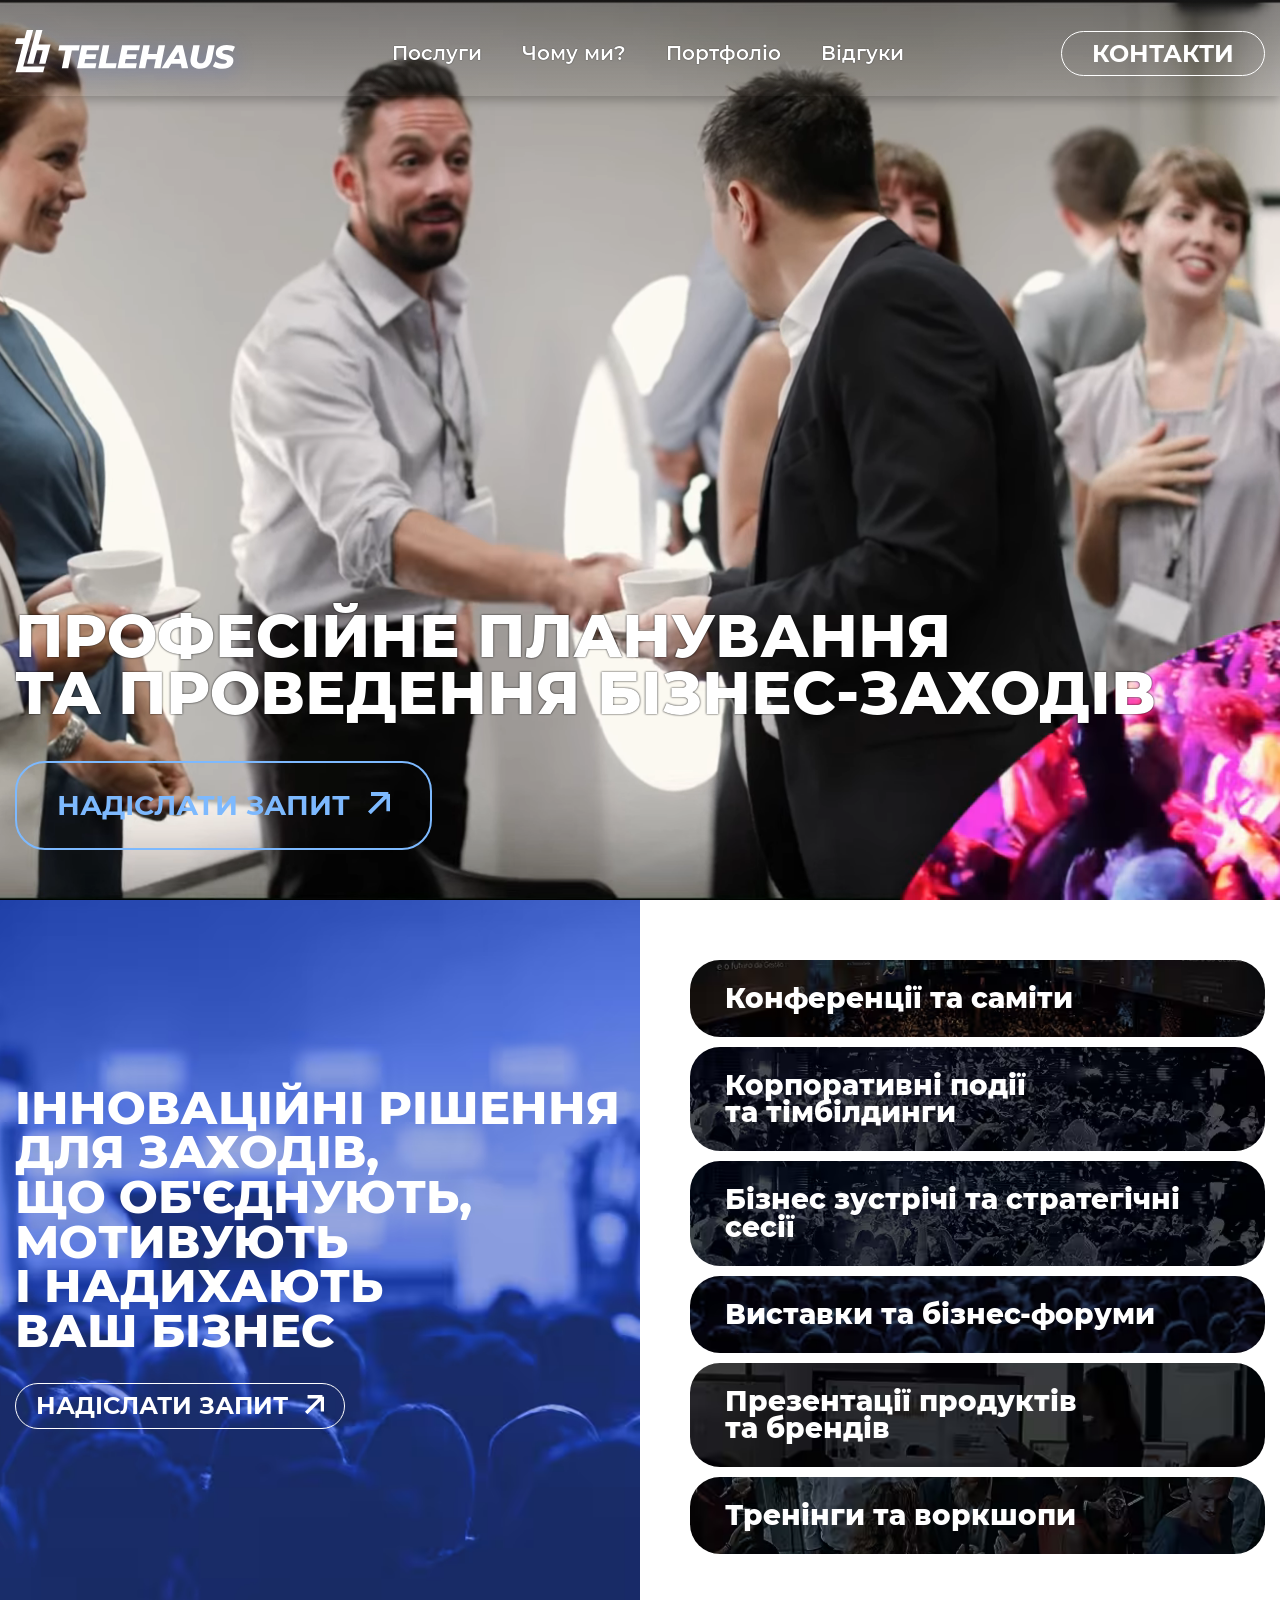
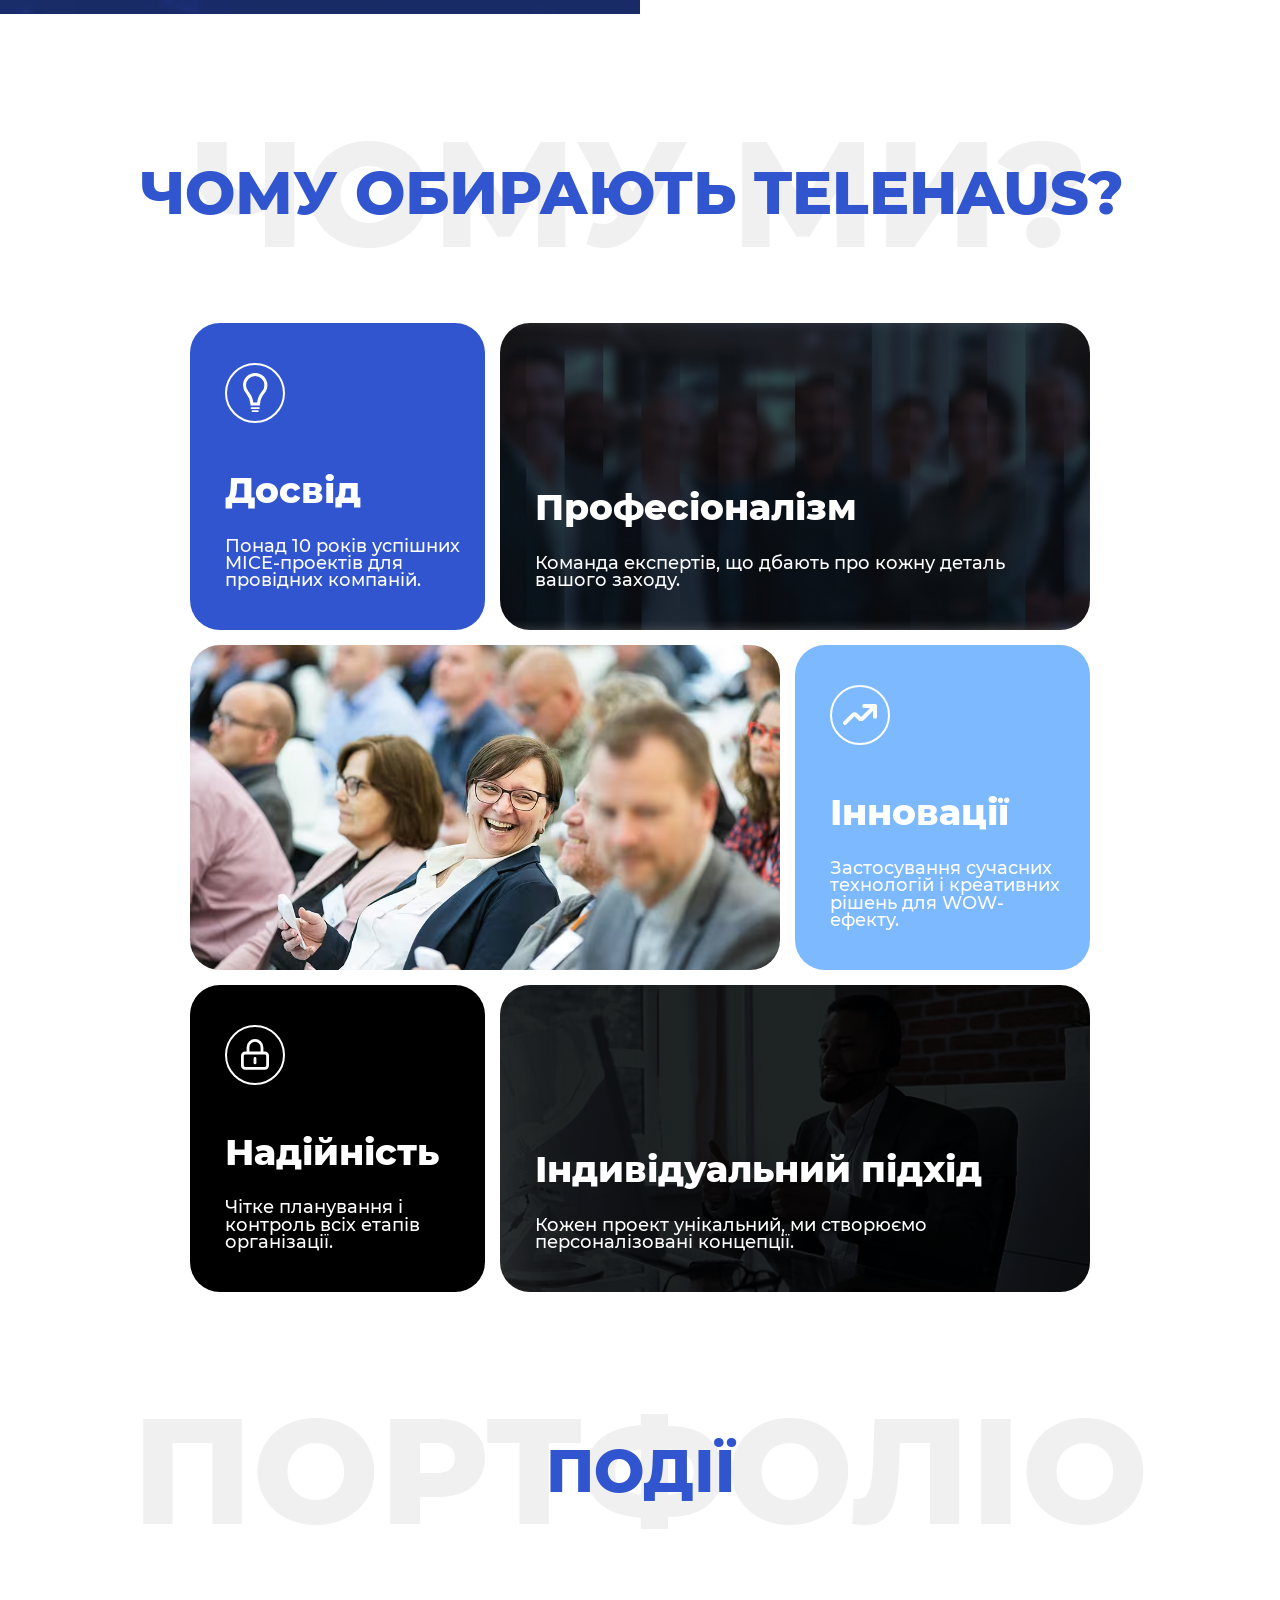
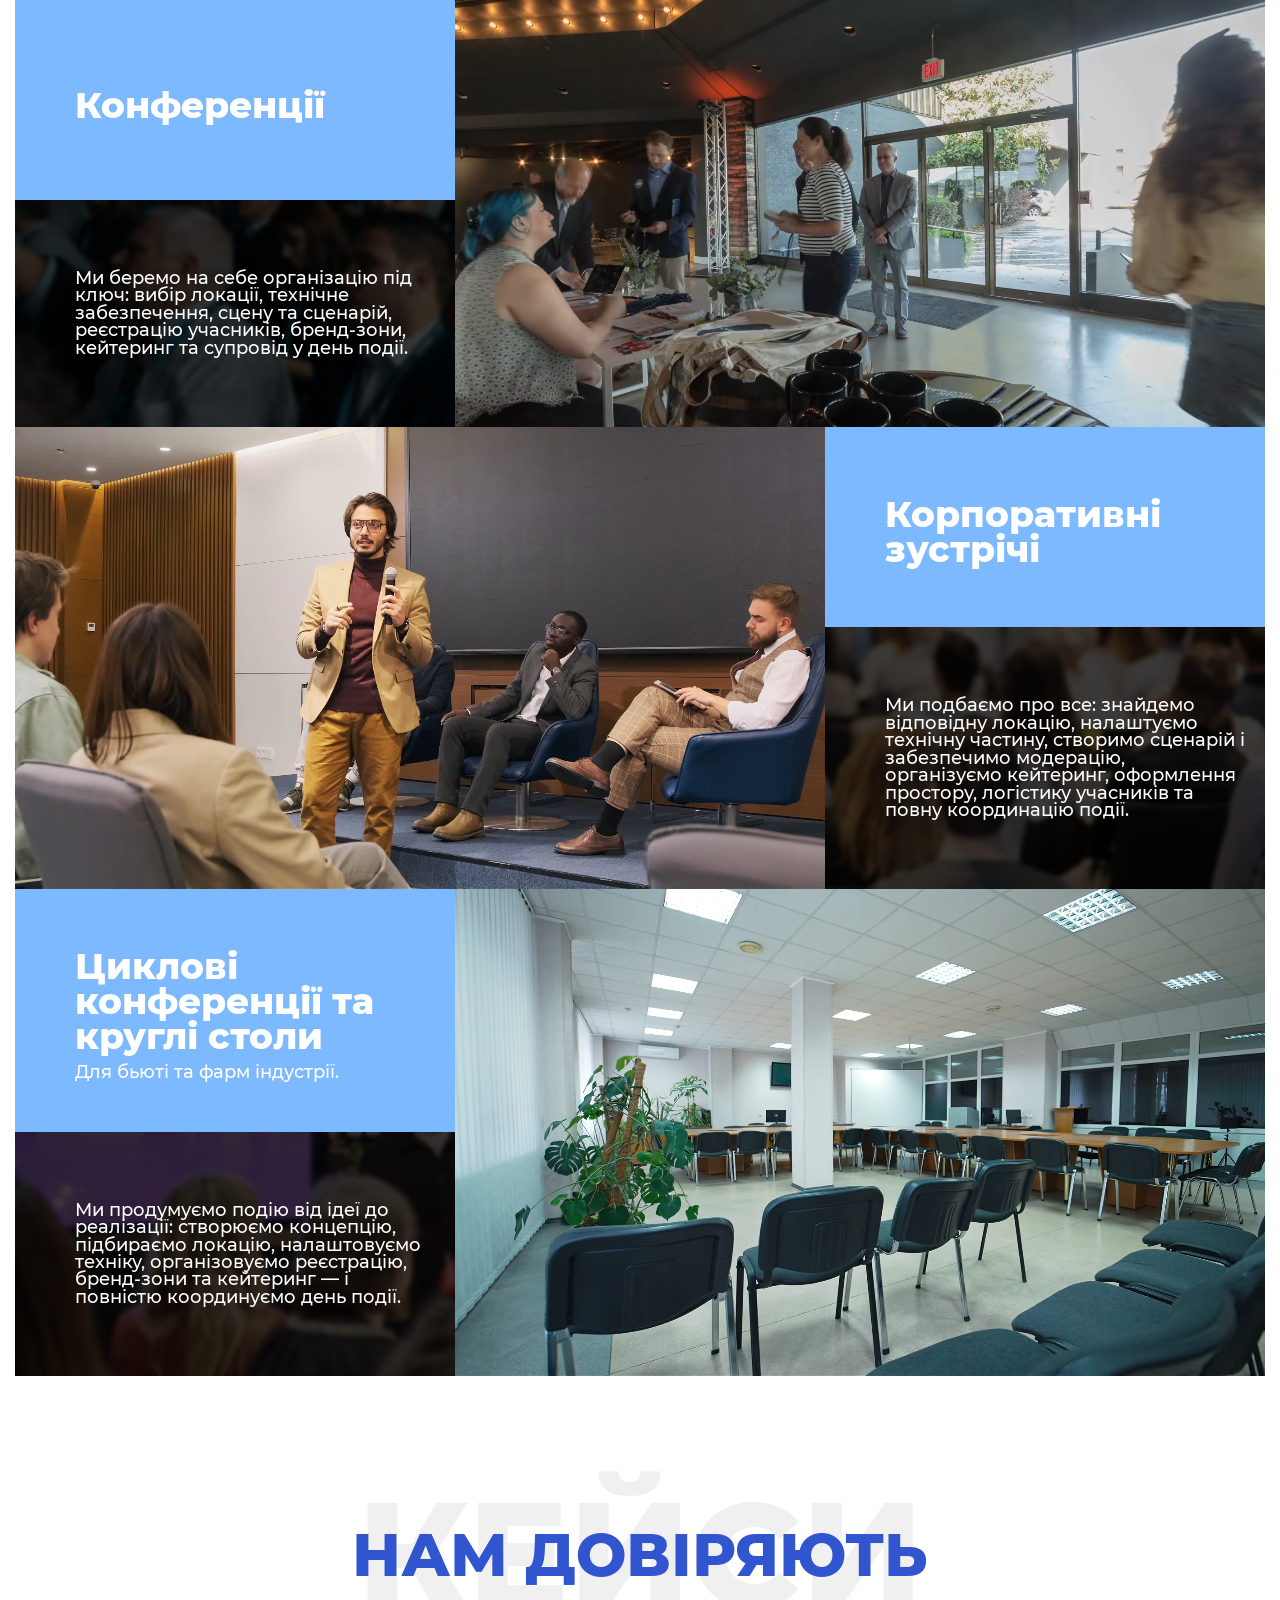
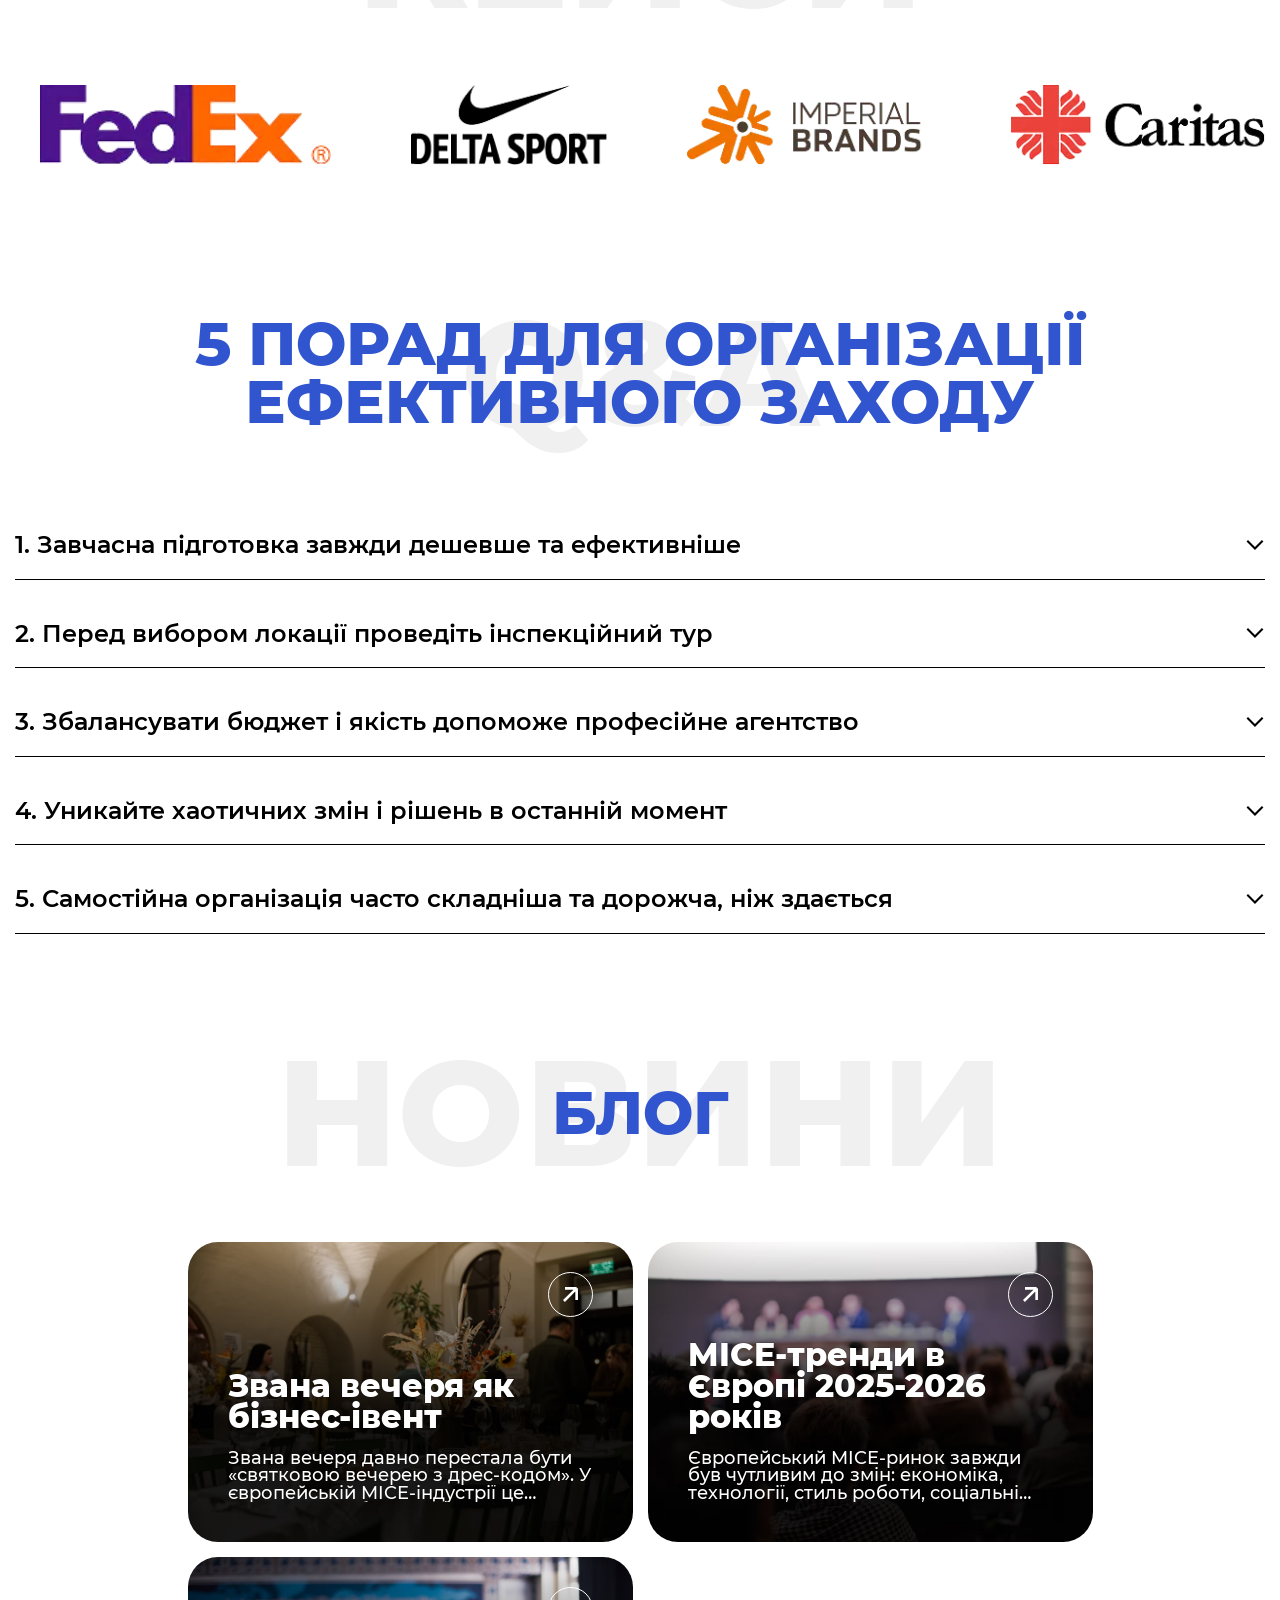
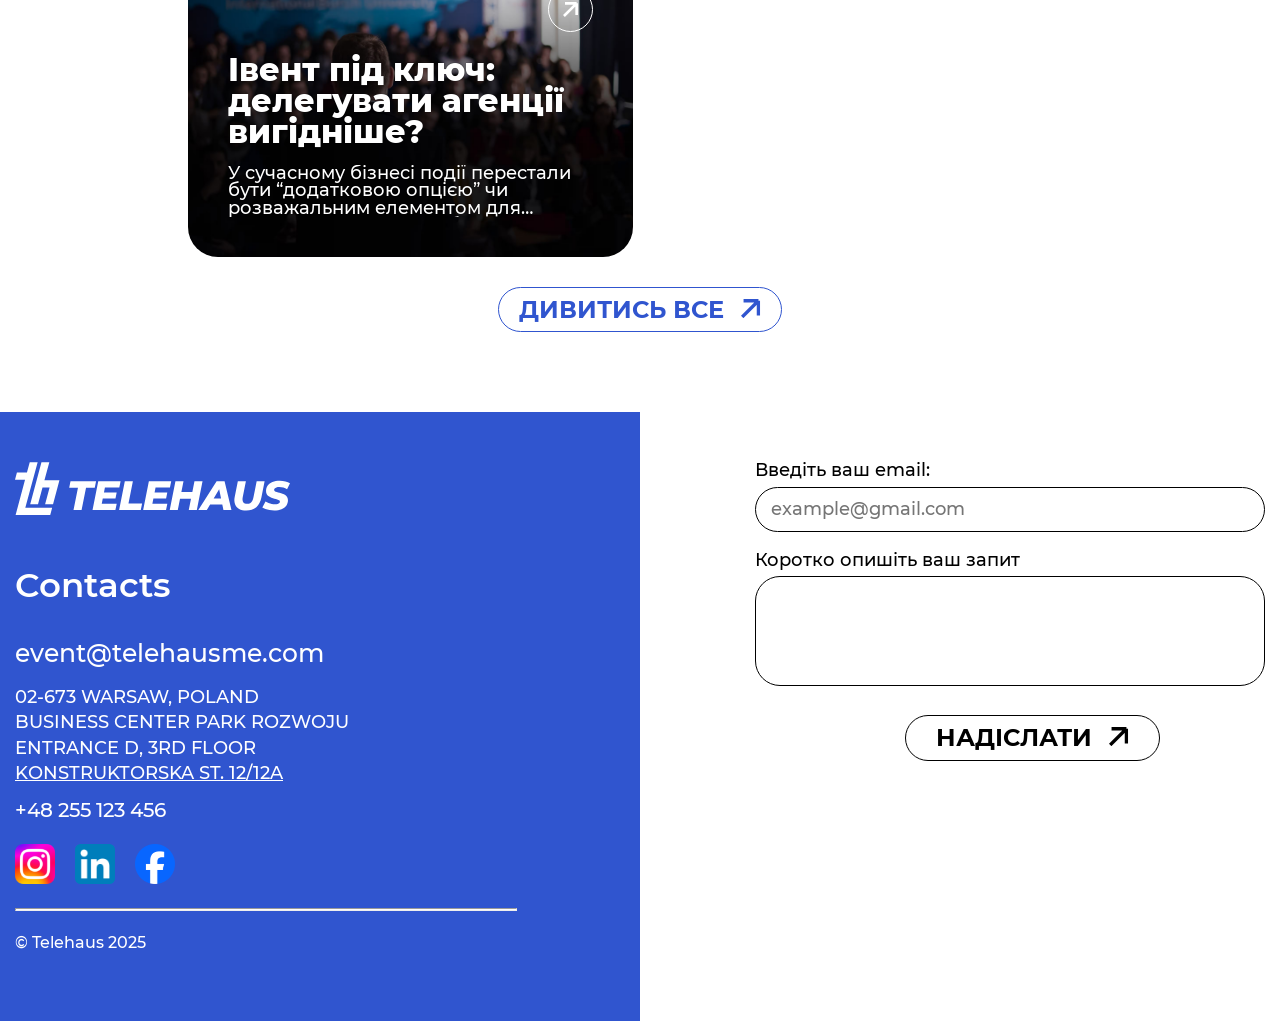
==== commit a7a890e8: "feat: add video to portfolio" ====
--- a/index.html
+++ b/index.html
@@ -11,7 +11,7 @@
     <title>Telehaus</title>
     <link rel="shortcut icon" type="image/ico" href="./assets/img/favicon.svg" />
 
-    <link rel="preload" href="./assets/video/banner.webm" as="video" type="video/webm" fetchpriority="high" />
+    <link rel="preload" href="./assets/img/poster.avif" as="image" type="image/avif" fetchpriority="high" />
     <link rel="preload" href="./assets/fonts/Montserrat-Medium.woff2" as="font" type="font/woff2" crossorigin />
     <link rel="preload" href="./assets/fonts/Montserrat-SemiBold.woff2" as="font" type="font/woff2" crossorigin />
 
@@ -62,7 +62,7 @@
 
     <main>
       <section class="banner">
-        <video class="banner__video-bg" autoplay muted loop playsinline>
+        <video class="banner__video-bg" poster="./assets/img/poster.avif" autoplay muted loop playsinline>
           <source src="./assets/video/banner.webm" type="video/webm" />
           <source src="./assets/video/banner.mp4" type="video/mp4" />
           Ваш браузер не підтримує відео.
@@ -164,6 +164,13 @@
                   </p>
                 </div>
               </div>
+              <div class="event__player">
+                <video class="event__video" autoplay muted loop playsinline>
+                  <source src="./assets/video/portfolio/1.webm" type="video/webm" />
+                  <source src="./assets/video/portfolio/1.mp4" type="video/mp4" />
+                  Ваш браузер не підтримує відео.
+                </video>
+              </div>
             </div>
             <div class="event">
               <div class="event__content">
@@ -176,6 +183,13 @@
                     модерацію, організуємо кейтеринг, оформлення простору, логістику учасників та повну координацію події.
                   </p>
                 </div>
+              </div>
+              <div class="event__player">
+                <video class="event__video" autoplay muted loop playsinline>
+                  <source src="./assets/video/portfolio/2.webm" type="video/webm" />
+                  <source src="./assets/video/portfolio/2.mp4" type="video/mp4" />
+                  Ваш браузер не підтримує відео.
+                </video>
               </div>
             </div>
             <div class="event">
@@ -190,6 +204,13 @@
                     реєстрацію, бренд-зони та кейтеринг — і повністю координуємо день події.
                   </p>
                 </div>
+              </div>
+              <div class="event__player">
+                <video class="event__video" autoplay muted loop playsinline>
+                  <source src="./assets/video/portfolio/3.webm" type="video/webm" />
+                  <source src="./assets/video/portfolio/3.mp4" type="video/mp4" />
+                  Ваш браузер не підтримує відео.
+                </video>
               </div>
             </div>
           </div>
@@ -505,6 +526,7 @@
 
     <script src="./assets/js/lib/inputmask.min.js"></script>
     <script src="./assets/js/lib/just-validate.min.js"></script>
+    <script src="./assets/js/fixed-header.js"></script>
     <script src="./assets/js/video-bg.js"></script>
     <script src="./assets/js/accordion.js"></script>
     <script src="./assets/js/burger.js"></script>
--- a/assets/css/style.css
+++ b/assets/css/style.css
@@ -390,10 +390,19 @@
   }
 }
 .header {
-  position: absolute;
+  position: fixed;
   z-index: 1;
   width: 100%;
-  padding-top: 30px;
+  height: auto;
+  padding: 30px 0 20px;
+  top: 0;
+  left: 0;
+  background: linear-gradient(to bottom, rgba(51, 51, 51, 0.4), rgba(51, 51, 51, 0.1));
+  box-shadow: 0px 4px 10px rgba(0, 0, 0, 0.25);
+  transition: transform 0.3s linear;
+}
+.header.hide {
+  transform: translateY(-100%);
 }
 .header .wrapper {
   display: flex;
@@ -405,6 +414,7 @@
   visibility: hidden;
 }
 .header .logo__img {
+  filter: drop-shadow(0 4px 10px rgba(48, 85, 207, 0.3));
   transition: filter 0.25s ease-in-out;
 }
 .header .logo__img:hover {
@@ -484,16 +494,10 @@
 }
 @media screen and (max-width: 768px) {
   .header {
-    margin-bottom: -58px;
     padding-top: 20px;
   }
   .header .logo__img {
     width: 182px;
-  }
-}
-@media screen and (max-width: 576px) {
-  .header {
-    margin-bottom: -65px;
   }
 }
 .banner {
@@ -824,11 +828,12 @@
   }
 }
 .portfolio .event {
+  display: flex;
   color: #fff;
   background: center/cover no-repeat;
 }
-.portfolio .event:nth-child(2n) .event__content {
-  margin-left: auto;
+.portfolio .event:nth-child(2n) {
+  flex-direction: row-reverse;
 }
 .portfolio .event:nth-child(1) {
   background-image: linear-gradient(rgba(0, 0, 0, 0.1), rgba(0, 0, 0, 0.1)), url("../img/portfolio/1.avif");
@@ -840,8 +845,11 @@
   background-image: linear-gradient(rgba(0, 0, 0, 0.1), rgba(0, 0, 0, 0.1)), url("../img/portfolio/3.avif");
 }
 .portfolio .event__content {
+  flex-shrink: 0;
   width: 100%;
   max-width: 440px;
+  display: flex;
+  flex-direction: column;
 }
 .portfolio .event__header {
   padding: 60px 32px 50px 60px;
@@ -867,10 +875,37 @@
   flex-direction: column;
   row-gap: 20px;
 }
-
+.portfolio .event__player {
+  flex: 1;
+  position: relative;
+  z-index: 0;
+}
+.portfolio .event__video {
+  position: absolute;
+  z-index: 1;
+  top: 0;
+  left: 0;
+  width: 100%;
+  height: 100%;
+  -o-object-fit: cover;
+     object-fit: cover;
+}
+
+@media screen and (max-width: 992px) {
+  .portfolio .event__content {
+    max-width: none;
+    flex-direction: row;
+  }
+  .portfolio .event,
+  .portfolio .event:nth-child(2n) {
+    flex-direction: column;
+  }
+  .portfolio .event__video {
+    position: static;
+  }
+}
 @media screen and (max-width: 768px) {
   .portfolio .event {
-    padding-bottom: 250px;
     background-size: 100% auto;
     background-position: center bottom 0;
   }
@@ -883,16 +918,13 @@
     padding: 50px 60px 45px;
   }
   .portfolio .event__content {
-    max-width: none;
+    flex-direction: column;
   }
   .portfolio .event__title {
     font-size: 36px;
   }
 }
 @media screen and (max-width: 576px) {
-  .portfolio .event {
-    padding-bottom: 200px;
-  }
   .portfolio .event__title {
     font-size: 26px;
   }
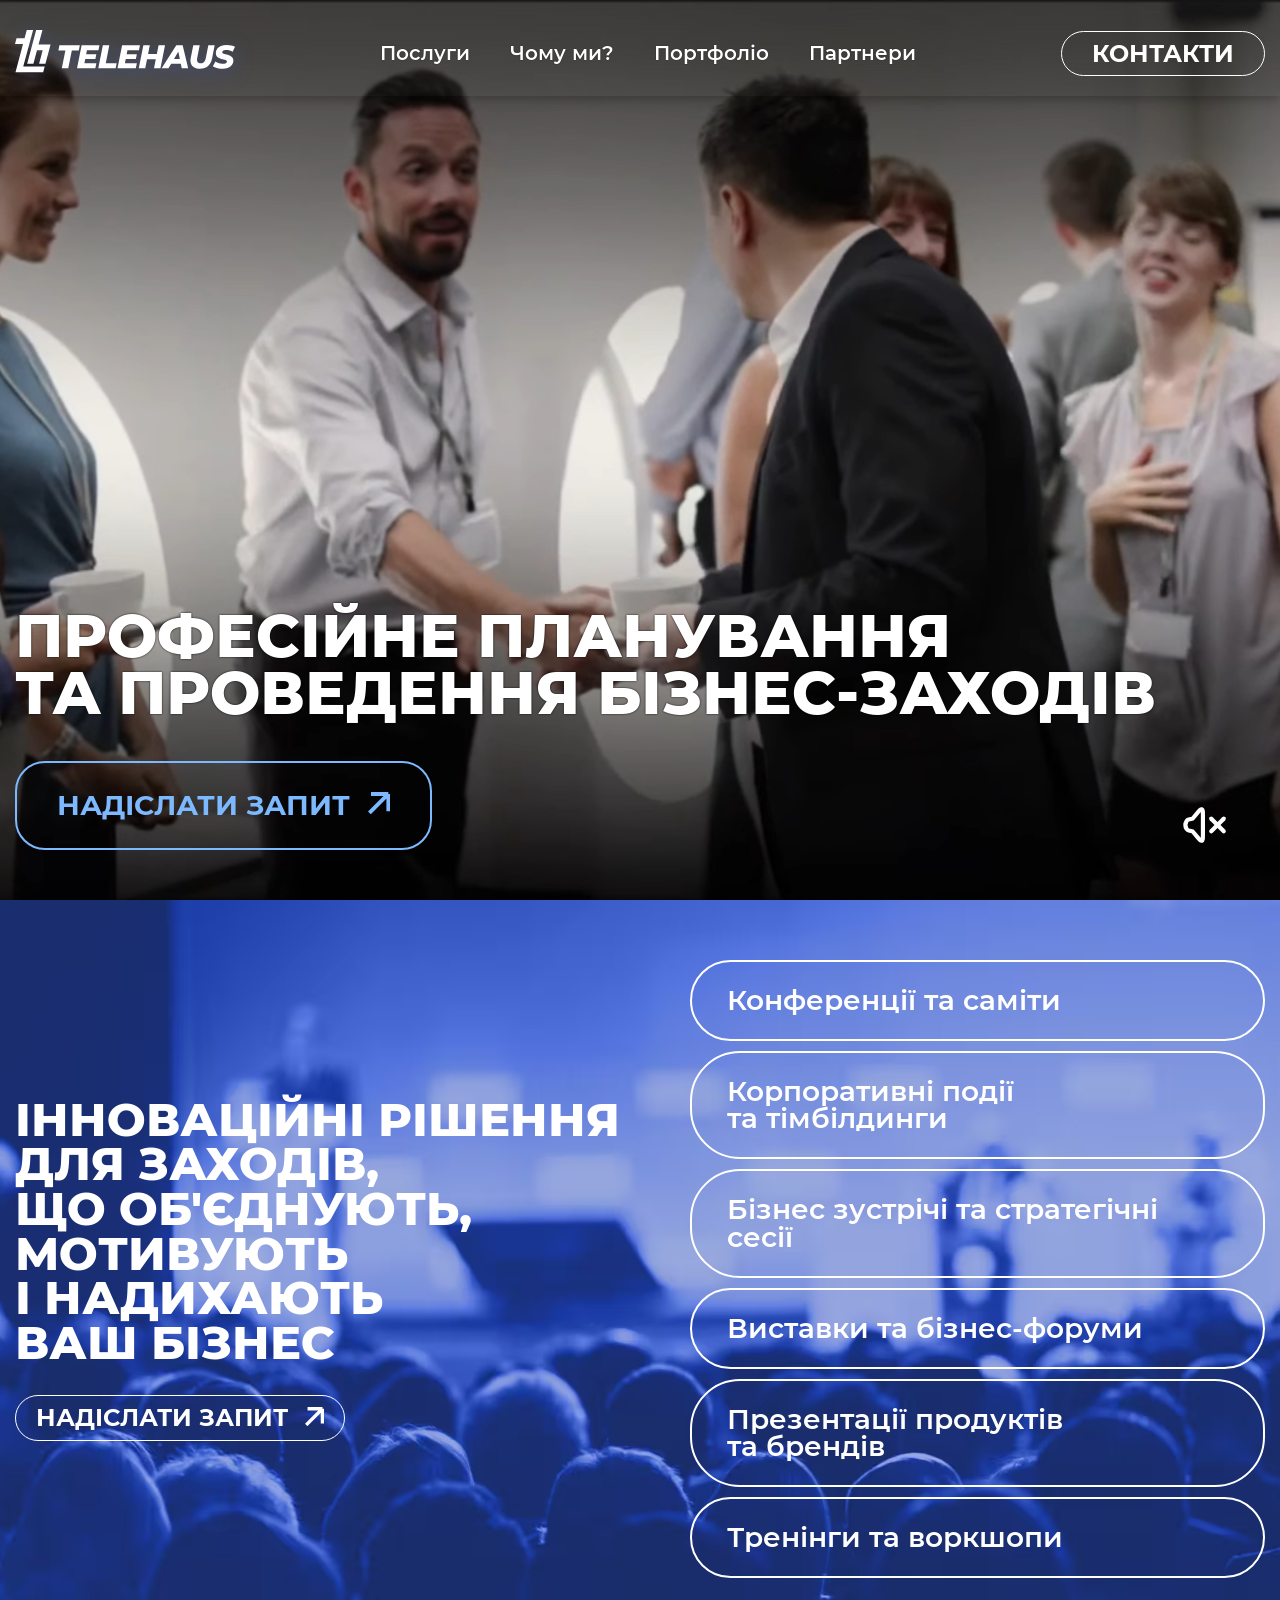
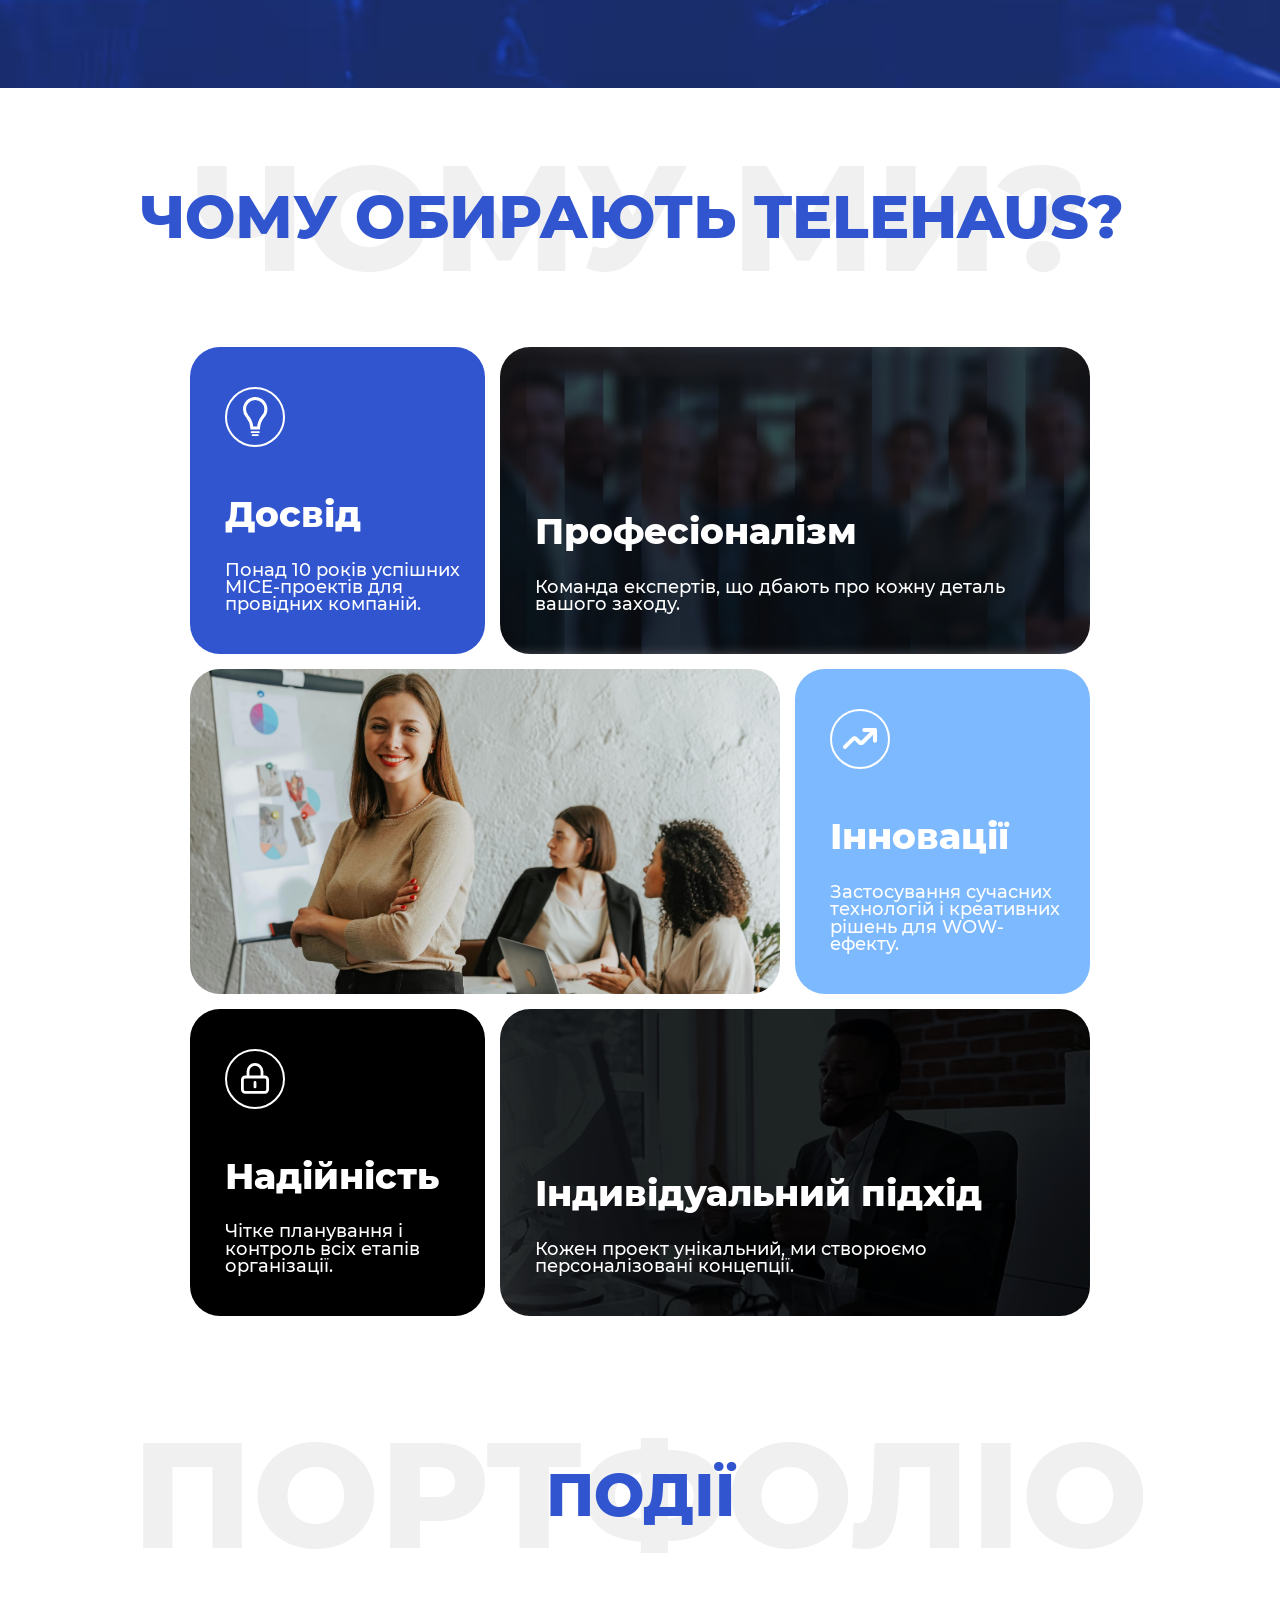
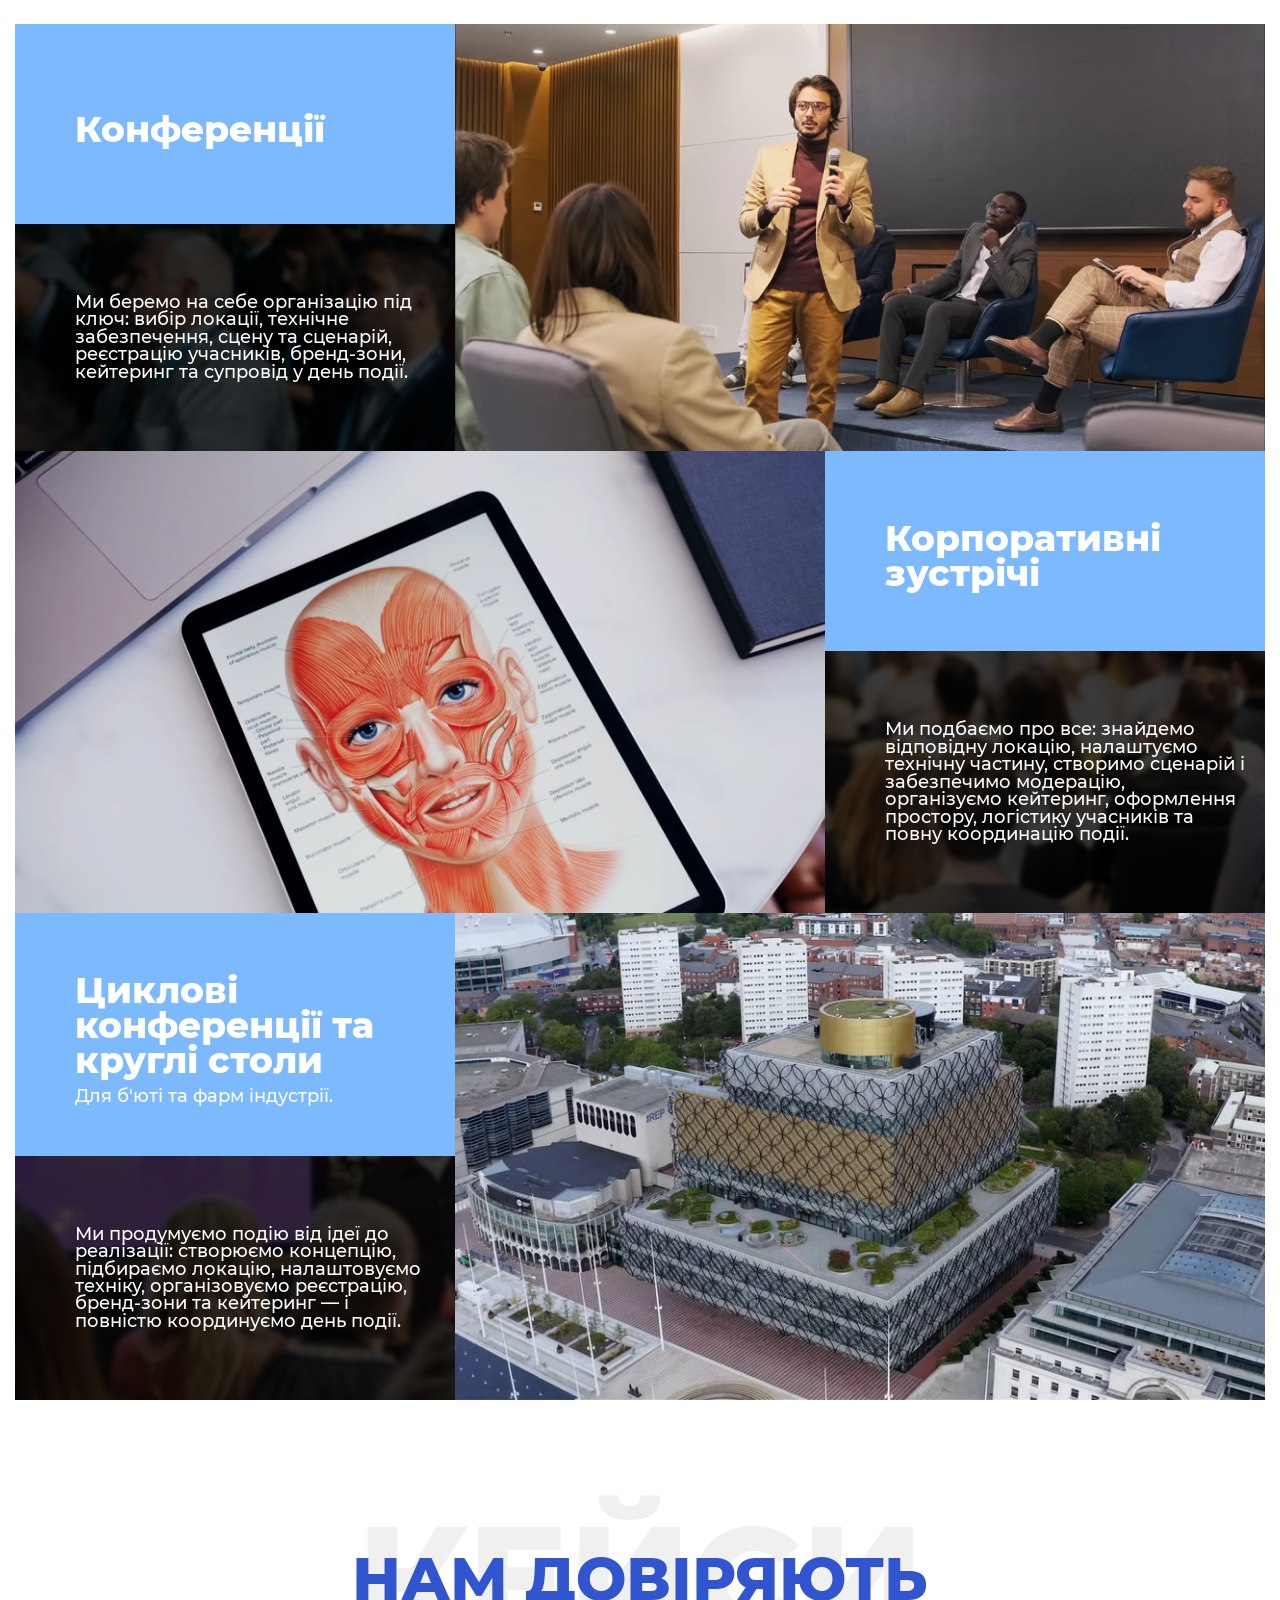
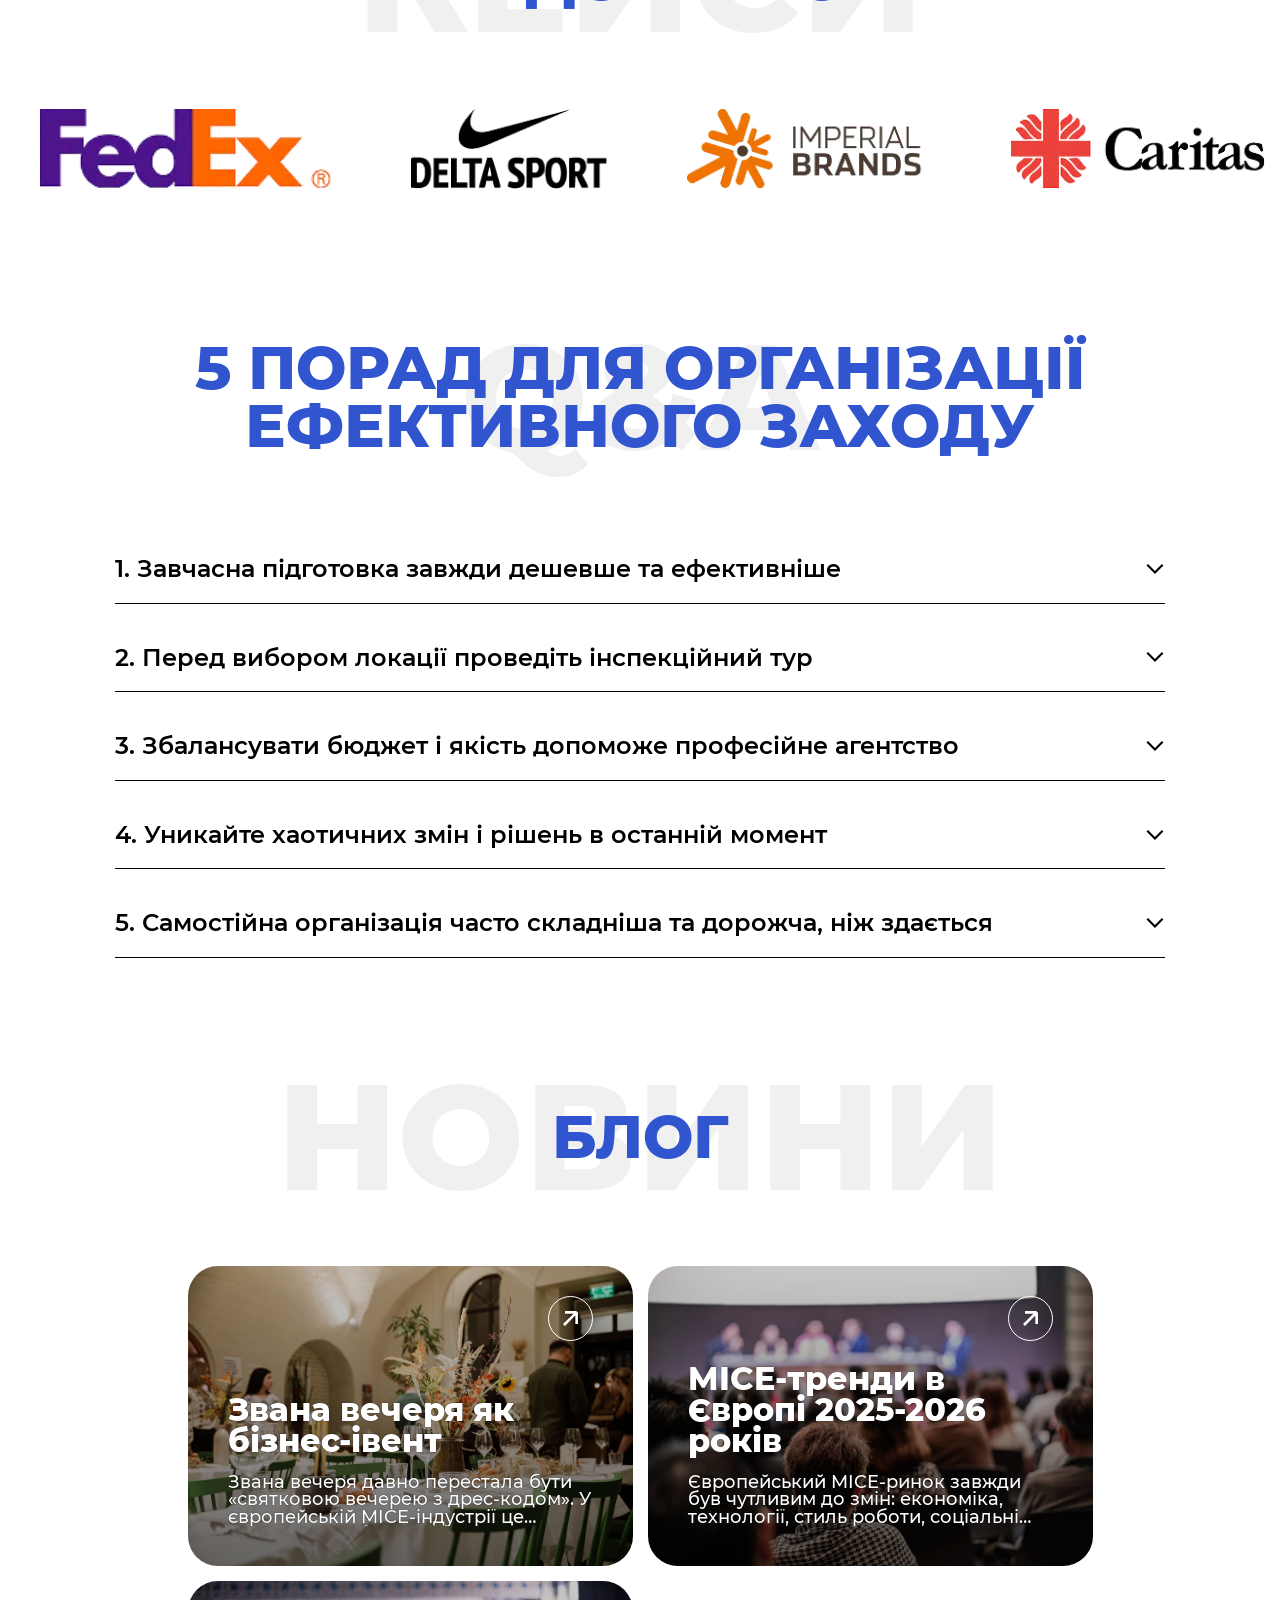
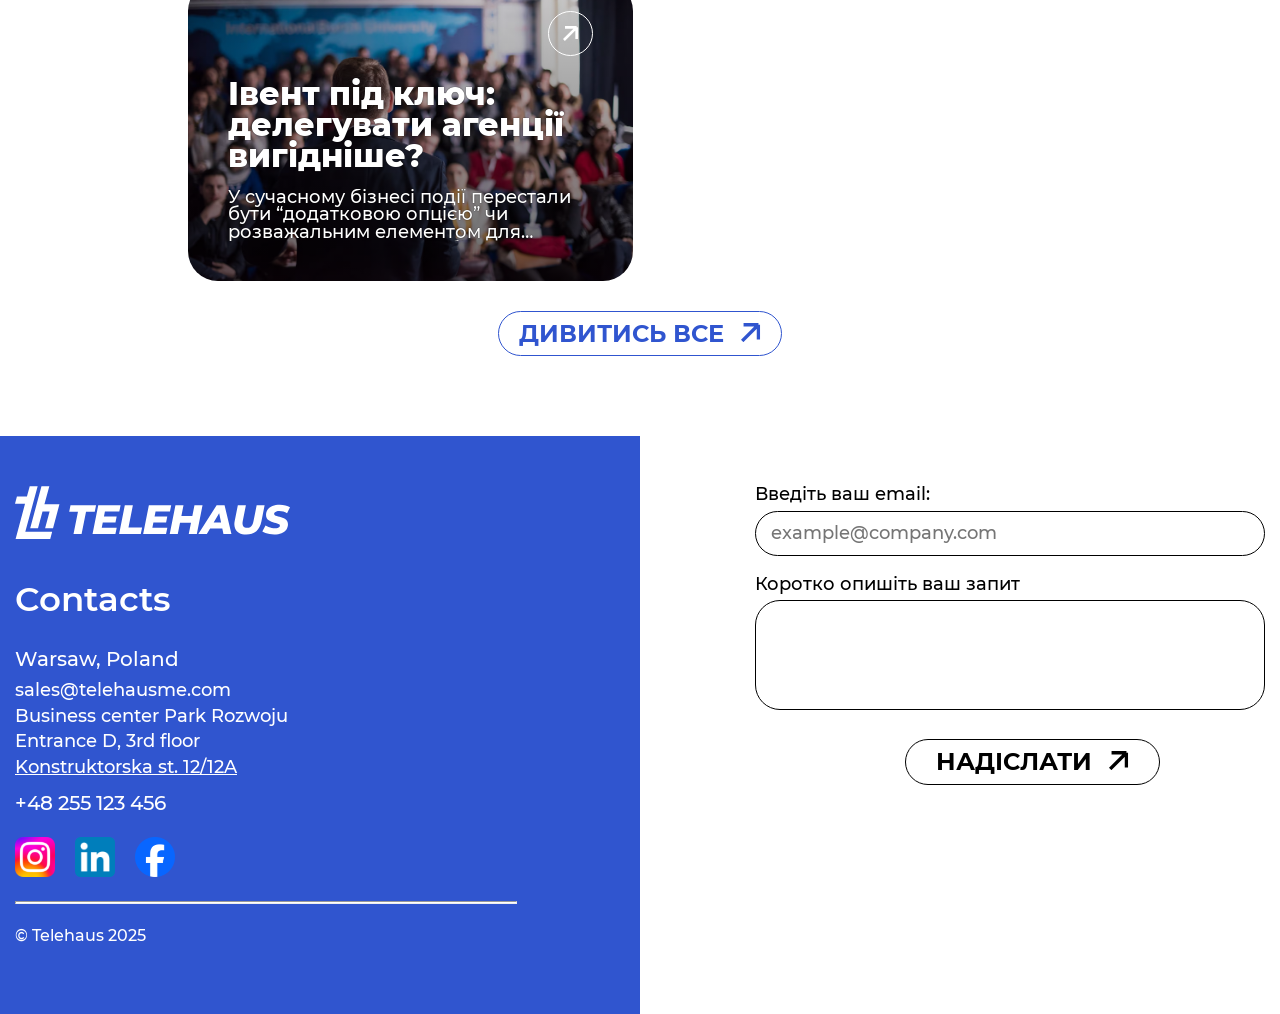
==== commit c3aa8a42: "feat: add articles" ====
--- a/index.html
+++ b/index.html
@@ -6,7 +6,7 @@
     <meta name="viewport" content="width=device-width, initial-scale=1.0" />
     <meta
       name="description"
-      content="Рекламное агенство в Черкассах ➤ аренда биллборда ✅ реклама в траспорте ✅ наружная реклама ✅ ситилайты ⭐ Агенство FREEBORD ➤ размещение, изготовление, лучшая цена ☎ 067 470 38 23"
+      content="Telehaus — corporate events & MICE in Europe. Strategy, production, logistics, and execution end-to-end"
     />
     <title>Telehaus</title>
     <link rel="shortcut icon" type="image/ico" href="./assets/img/favicon.svg" />
@@ -45,7 +45,7 @@
               <a href="#portfolio" class="nav__link">Портфоліо</a>
             </li>
             <li class="nav__item">
-              <a href="#comments" class="nav__link">Відгуки</a>
+              <a href="#partners" class="nav__link">Партнери</a>
             </li>
           </ol>
           <a href="#form" class="btn nav__btn btn-reset">Контакти</a>
@@ -67,6 +67,7 @@
           <source src="./assets/video/banner.mp4" type="video/mp4" />
           Ваш браузер не підтримує відео.
         </video>
+        <button class="banner__sound btn-reset" aria-label="Увімкнути звук"></button>
         <div class="wrapper">
           <h1 class="banner__title">Професійне планування та&nbsp;проведення бізнес-заходів</h1>
           <div class="banner__links">
@@ -165,7 +166,7 @@
                 </div>
               </div>
               <div class="event__player">
-                <video class="event__video" autoplay muted loop playsinline>
+                <video class="event__video" autoplay muted loop playsinline loading="lazy">
                   <source src="./assets/video/portfolio/1.webm" type="video/webm" />
                   <source src="./assets/video/portfolio/1.mp4" type="video/mp4" />
                   Ваш браузер не підтримує відео.
@@ -185,7 +186,7 @@
                 </div>
               </div>
               <div class="event__player">
-                <video class="event__video" autoplay muted loop playsinline>
+                <video class="event__video" autoplay muted loop playsinline loading="lazy">
                   <source src="./assets/video/portfolio/2.webm" type="video/webm" />
                   <source src="./assets/video/portfolio/2.mp4" type="video/mp4" />
                   Ваш браузер не підтримує відео.
@@ -196,7 +197,7 @@
               <div class="event__content">
                 <div class="event__header">
                   <h3 class="event__title">Циклові конференції та круглі столи</h3>
-                  <p class="event__subtitle">Для бьюті та фарм індустрії.</p>
+                  <p class="event__subtitle">Для б'юті та фарм індустрії.</p>
                 </div>
                 <div class="event__descr">
                   <p>
@@ -206,7 +207,7 @@
                 </div>
               </div>
               <div class="event__player">
-                <video class="event__video" autoplay muted loop playsinline>
+                <video class="event__video" autoplay muted loop playsinline loading="lazy">
                   <source src="./assets/video/portfolio/3.webm" type="video/webm" />
                   <source src="./assets/video/portfolio/3.mp4" type="video/mp4" />
                   Ваш браузер не підтримує відео.
@@ -288,7 +289,7 @@
         </div>
       </section>
 
-      <section class="partners">
+      <section class="partners" id="partners">
         <div class="wrapper">
           <div class="title">
             <h2 class="title__text">НАМ ДОВІРЯЮТЬ</h2>
@@ -413,7 +414,7 @@
             <p class="title__subtext">НОВИНИ</p>
           </div>
           <div class="blog__content">
-            <a href="./article" class="blog__link btn-reset" style="background-image: url('./assets/img/blog/1.avif')">
+            <a href="./article/?id=1" class="blog__link btn-reset" style="background-image: url('./assets/img/blog/1.avif')">
               <span class="link__icon" aria-hidden="true"></span>
               <p class="link__title">Звана вечеря як бізнес-івент</p>
               <p class="link__descr">
@@ -421,7 +422,7 @@
                 бізнес-формат, який працює і на HR, і на маркетинг, і на репутацію бренду.
               </p>
             </a>
-            <a href="./article" class="blog__link btn-reset" style="background-image: url('./assets/img/blog/2.avif')">
+            <a href="./article/?id=2" class="blog__link btn-reset" style="background-image: url('./assets/img/blog/2.avif')">
               <span class="link__icon" aria-hidden="true"></span>
               <p class="link__title">MICE-тренди в Європі 2025-2026 років</p>
               <p class="link__descr">
@@ -430,7 +431,7 @@
                 “зустрічами” й перетворюються на досвід, що має цінність для бізнесу і людей.
               </p>
             </a>
-            <a href="./article" class="blog__link btn-reset" style="background-image: url('./assets/img/blog/3.avif')">
+            <a href="./article/?id=3" class="blog__link btn-reset" style="background-image: url('./assets/img/blog/3.avif')">
               <span class="link__icon" aria-hidden="true"></span>
               <p class="link__title">Івент під ключ: делегувати агенції вигідніше?</p>
               <p class="link__descr">
@@ -458,20 +459,22 @@
             <img class="contacts__logo" src="./assets/img/logo.svg" alt="Logo" width="275" height="54" />
           </a>
           <h2 class="contacts__title">Contacts</h2>
-          <a href="mailto:event@telehausme.com?subject=Mail%20from%20Telehausme" class="contacts__email btn-reset">event@telehausme.com</a>
           <div class="address">
-            <p>02-673 WARSAW, POLAND</p>
-            <p>BUSINESS CENTER PARK ROZWOJU</p>
-            <p>ENTRANCE D, 3RD FLOOR</p>
+            <p class="contacts__country">Warsaw, Poland</p>
+            <a href="mailto:sales@telehausme.com?subject=Mail%20from%20Telehausme" class="contacts__email btn-reset"
+              >sales@telehausme.com</a
+            >
+            <p>Business center Park Rozwoju</p>
+            <p>Entrance D, 3rd floor</p>
             <a href="https://maps.app.goo.gl/mMJwZ7mz5mBAdVBy7" class="address__link btn-reset" target="_blank" rel="noopener noreferrer"
-              >KONSTRUKTORSKA ST. 12/12A</a
+              >Konstruktorska st. 12/12A</a
             >
             <a href="tel:+48255123456" class="address__number btn-reset">+48 255 123 456</a>
           </div>
           <ul class="contacts__social list-reset">
             <li class="social__item">
               <a
-                href="https://www.instagram.com/telehaus_mettings_events/"
+                href="https://www.instagram.com/telehaus_meetings_events/"
                 class="social__link social__link_ig"
                 target="_blank"
                 rel="noopener noreferrer"
@@ -506,7 +509,7 @@
         <form class="request__form" action="./assets/php/mail.php" method="post">
           <div class="form__row">
             <label for="email">Введіть ваш email:</label>
-            <input name="E-mail" type="email" id="email" placeholder="example@gmail.com" data-validate-field="email" autocomplete="off" />
+            <input name="E-mail" type="email" id="email" placeholder="example@company.com" data-validate-field="email" autocomplete="off" />
           </div>
           <div class="form__row">
             <label for="descr">Коротко опишіть ваш запит</label>
@@ -524,6 +527,7 @@
       </div>
     </footer>
 
+    <script src="./assets/js/blog.js"></script>
     <script src="./assets/js/lib/inputmask.min.js"></script>
     <script src="./assets/js/lib/just-validate.min.js"></script>
     <script src="./assets/js/fixed-header.js"></script>
--- a/assets/css/style.css
+++ b/assets/css/style.css
@@ -178,7 +178,8 @@
 }
 
 .accordion {
-  margin-top: 30px;
+  max-width: 1050px;
+  margin: 30px auto 0;
   display: flex;
   flex-direction: column;
   gap: 40px;
@@ -494,7 +495,7 @@
 }
 @media screen and (max-width: 768px) {
   .header {
-    padding-top: 20px;
+    padding: 15px 0;
   }
   .header .logo__img {
     width: 182px;
@@ -518,6 +519,22 @@
      object-fit: cover;
   z-index: -1;
 }
+.banner__sound {
+  position: absolute;
+  z-index: 2;
+  right: 50px;
+  bottom: 50px;
+  width: 50px;
+  height: 50px;
+  background-position: center;
+  background-repeat: no-repeat;
+  background-size: cover;
+  background-image: url("data:image/svg+xml,%3Csvg viewBox='0 0 24 24' fill='none' xmlns='http://www.w3.org/2000/svg'%3E%3Cpath d='M3.15838 13.9306C2.44537 12.7423 2.44537 11.2577 3.15838 10.0694V10.0694C3.37596 9.70674 3.73641 9.45272 4.1511 9.36978L5.84413 9.03117C5.94499 9.011 6.03591 8.95691 6.10176 8.87788L8.17085 6.39498C9.3534 4.97592 9.94468 4.26638 10.4723 4.45742C11 4.64846 11 5.57207 11 7.41928L11 16.5807C11 18.4279 11 19.3515 10.4723 19.5426C9.94468 19.7336 9.3534 19.0241 8.17085 17.605L6.10176 15.1221C6.03591 15.0431 5.94499 14.989 5.84413 14.9688L4.1511 14.6302C3.73641 14.5473 3.37596 14.2933 3.15838 13.9306V13.9306Z' stroke='%23fff' stroke-width='2'/%3E%3Cpath d='M15 15L21 9' stroke='%23fff' stroke-width='2' stroke-linecap='round'/%3E%3Cpath d='M21 15L15 9' stroke='%23fff' stroke-width='2' stroke-linecap='round'/%3E%3C/svg%3E");
+  cursor: pointer;
+}
+.banner__sound.active {
+  background-image: url("data:image/svg+xml,%3Csvg viewBox='0 0 24 24' fill='none' xmlns='http://www.w3.org/2000/svg'%3E%3Cpath d='M3.15838 13.9306C2.44537 12.7423 2.44537 11.2577 3.15838 10.0694V10.0694C3.37596 9.70674 3.73641 9.45272 4.1511 9.36978L5.84413 9.03117C5.94499 9.011 6.03591 8.95691 6.10176 8.87788L8.17085 6.39498C9.3534 4.97592 9.94468 4.26638 10.4723 4.45742C11 4.64846 11 5.57207 11 7.41928L11 16.5807C11 18.4279 11 19.3515 10.4723 19.5426C9.94468 19.7336 9.3534 19.0241 8.17085 17.605L6.10176 15.1221C6.03591 15.0431 5.94499 14.989 5.84413 14.9688L4.1511 14.6302C3.73641 14.5473 3.37596 14.2933 3.15838 13.9306V13.9306Z' stroke='%23fff' stroke-width='2'/%3E%3Cpath d='M15.5355 8.46447C16.4684 9.39732 16.9948 10.6611 17 11.9803C17.0052 13.2996 16.4888 14.5674 15.5633 15.5076' stroke='%23fff' stroke-width='2' stroke-linecap='round'/%3E%3Cpath d='M19.6569 6.34314C21.1494 7.83572 21.9916 9.85769 21.9999 11.9685C22.0083 14.0793 21.182 16.1078 19.7012 17.6121' stroke='%23fff' stroke-width='2' stroke-linecap='round'/%3E%3C/svg%3E");
+}
 .banner__title {
   margin: 0;
   font-weight: 800;
@@ -555,6 +572,12 @@
   .banner__links .btn-fill {
     font-size: 20px;
   }
+  .banner__sound {
+    width: 35px;
+    height: 35px;
+    right: 15px;
+    bottom: 25px;
+  }
 }
 @media screen and (max-width: 576px) {
   .banner {
@@ -573,6 +596,7 @@
 }
 .about {
   padding-top: 0;
+  background: center/cover no-repeat url("../img/about-bg.avif");
 }
 .about .wrapper {
   display: flex;
@@ -595,7 +619,6 @@
   left: -60px;
   width: calc(100% + 60px);
   height: 100%;
-  background: center/cover no-repeat url("../img/innovation-bg.avif");
 }
 .about .innovation__title {
   font-size: 58px;
@@ -611,32 +634,9 @@
 .about .options__item {
   padding: 25px 35px;
   font-size: 32px;
-  font-weight: 800;
-  border-radius: 30px;
-  background-position: center;
-  background-repeat: no-repeat;
-  background-size: cover;
-}
-.about .options__item:nth-child(1) {
-  background-image: url("../img/options/1.avif");
-}
-.about .options__item:nth-child(2) {
-  background-image: url("../img/options/2.avif");
-}
-.about .options__item:nth-child(3) {
-  background-image: url("../img/options/3.avif");
-}
-.about .options__item:nth-child(4) {
-  background-image: url("../img/options/4.avif");
-}
-.about .options__item:nth-child(5) {
-  background-image: url("../img/options/5.avif");
-}
-.about .options__item:nth-child(6) {
-  background-image: url("../img/options/6.avif");
-}
-.about .options__item:nth-child(7) {
-  background-image: url("../img/options/7.avif");
+  font-weight: 600;
+  border: 2px solid #fff;
+  border-radius: 50px;
 }
 
 @media screen and (max-width: 1300px) {
@@ -674,7 +674,7 @@
   }
   .about .options__item {
     font-size: 24px;
-    border-radius: 18px;
+    border-radius: 40px;
   }
 }
 @media screen and (max-width: 576px) {
@@ -723,6 +723,7 @@
   background-image: url("data:image/svg+xml,%3Csvg width='34' height='21' viewBox='0 0 34 21' fill='none' xmlns='http://www.w3.org/2000/svg'%3E%3Cpath d='M2 18.9599L10.133 10.8269C10.9141 10.0458 12.1804 10.0458 12.9614 10.8269L16.6531 14.5185C17.4341 15.2996 18.7004 15.2996 19.4815 14.5185L32 2M32 2H21.2885M32 2V12.7115' stroke='white' stroke-width='4' stroke-linecap='round'/%3E%3C/svg%3E");
 }
 .why .benefit:nth-child(2) .benefit__descr {
+  background-position: 50% 25%;
   background-image: url("../img/benefits/2.avif");
 }
 .why .benefit:nth-child(3) .benefit__info {
@@ -1204,12 +1205,15 @@
   background-image: url("../img/social/fb.svg");
 }
 .request .contacts__title {
-  margin: 25px 0 15px;
+  margin: 15px 0 10px;
   font-size: 34px;
   font-weight: 600;
 }
+.request .contacts__country {
+  font-size: 20px;
+  margin-bottom: 5px;
+}
 .request .contacts__email {
-  font-size: 25px;
   color: #fff;
 }
 .request .contacts__social {
@@ -1341,6 +1345,9 @@
   .request .contacts__title {
     font-size: 20px;
   }
+  .request .contacts__country {
+    font-size: 18px;
+  }
   .request__contacts {
     row-gap: 15px;
   }
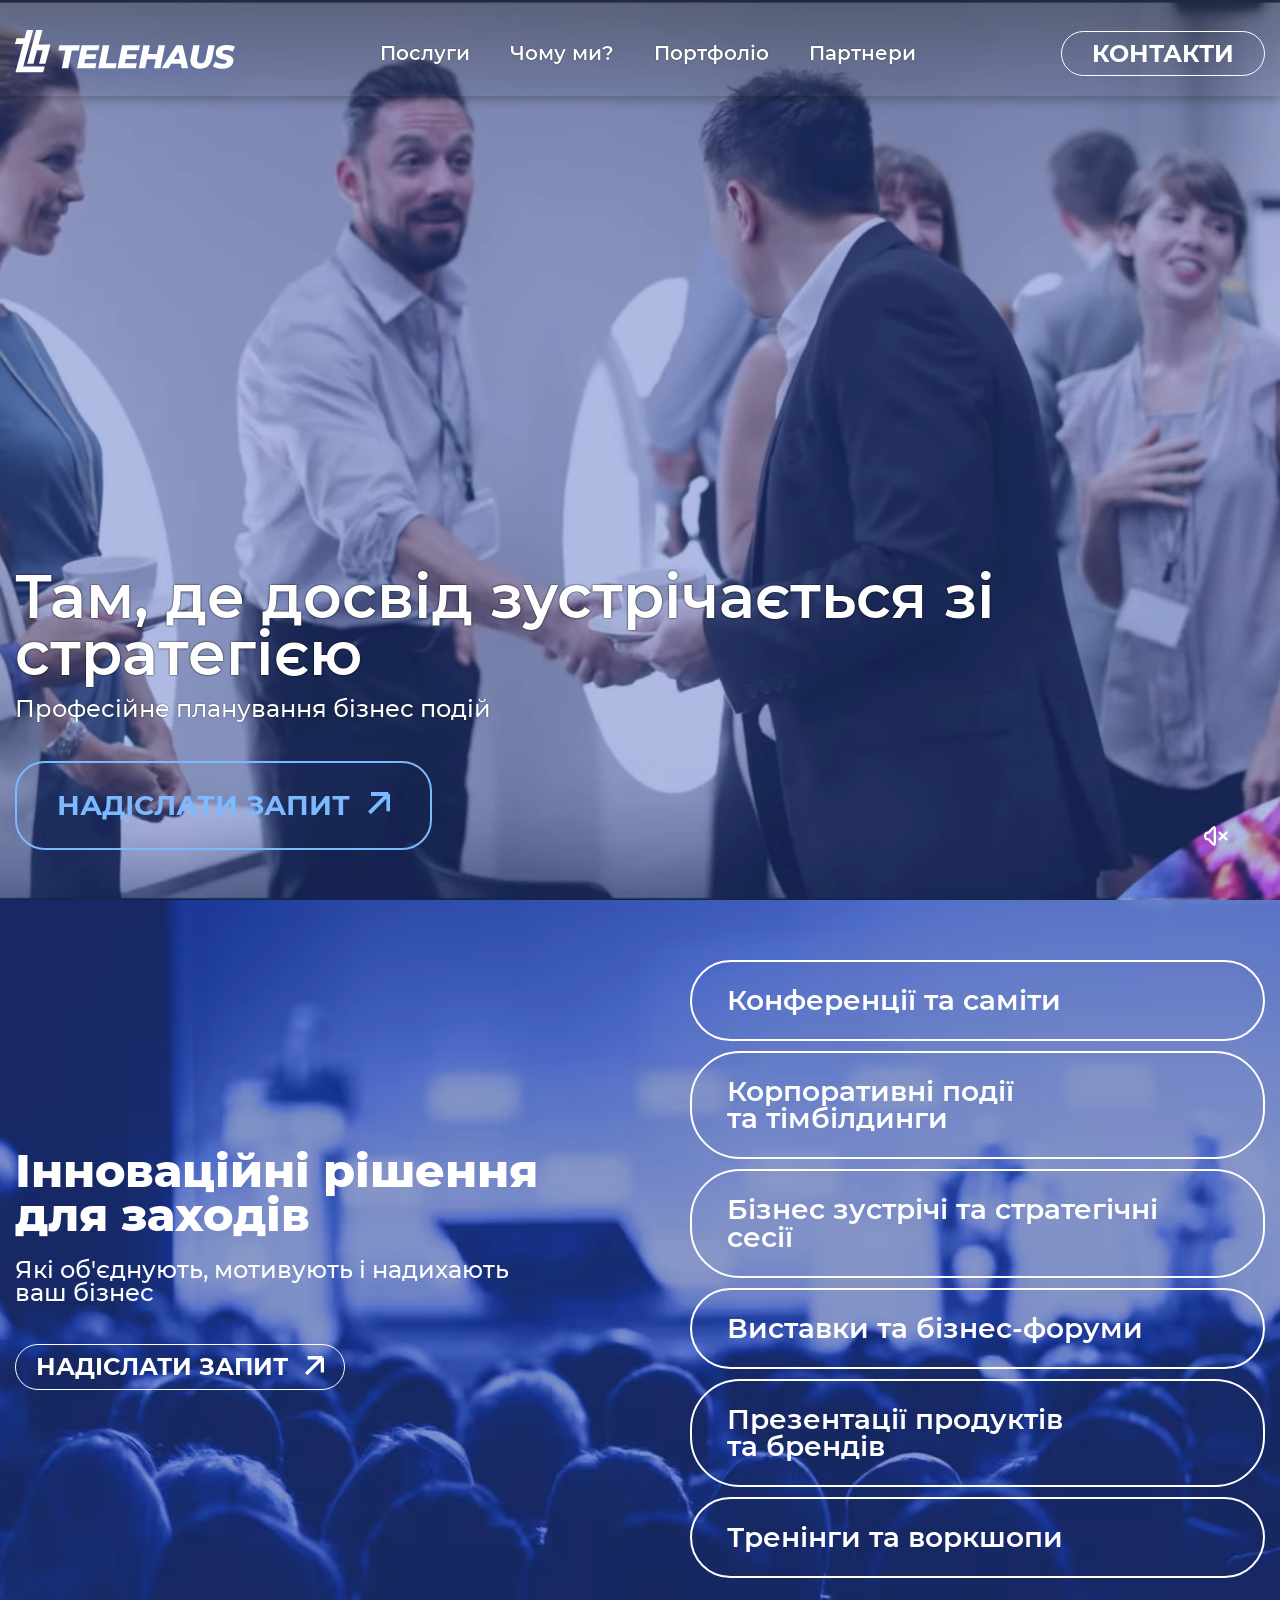
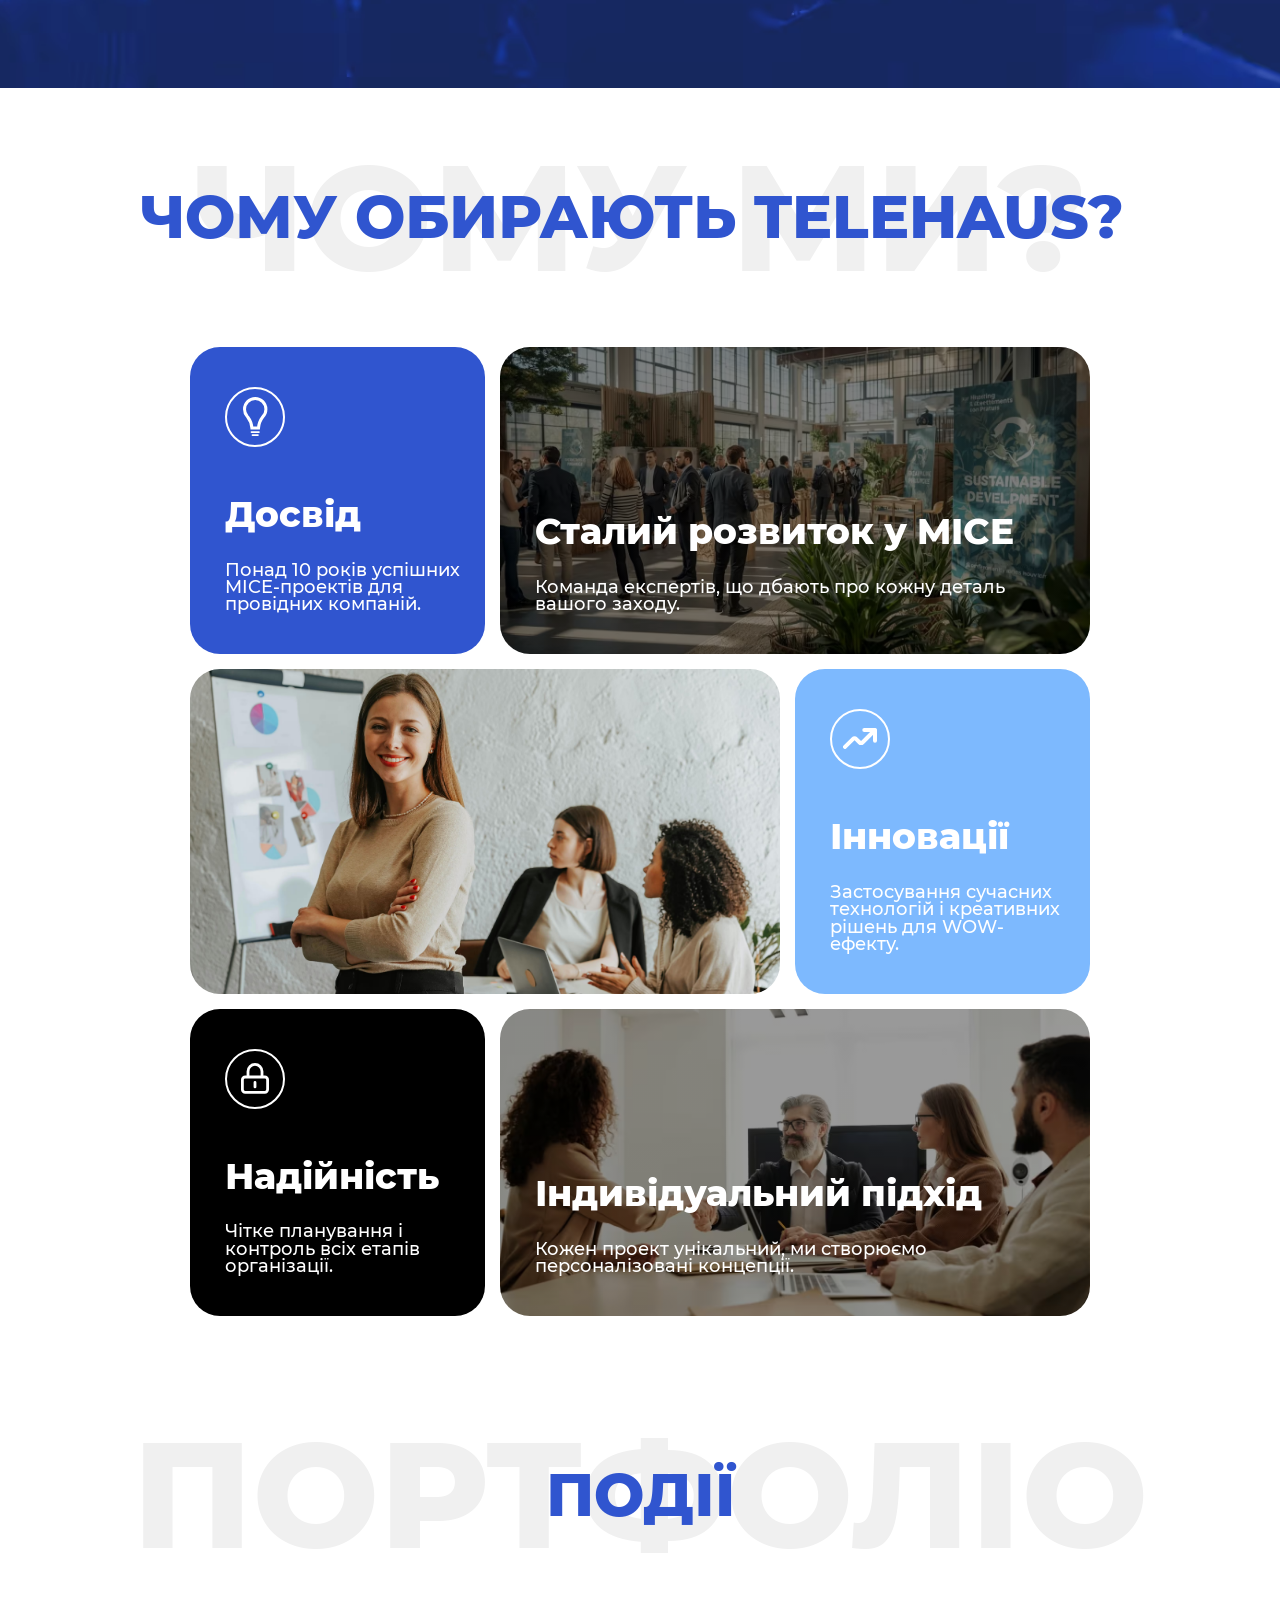
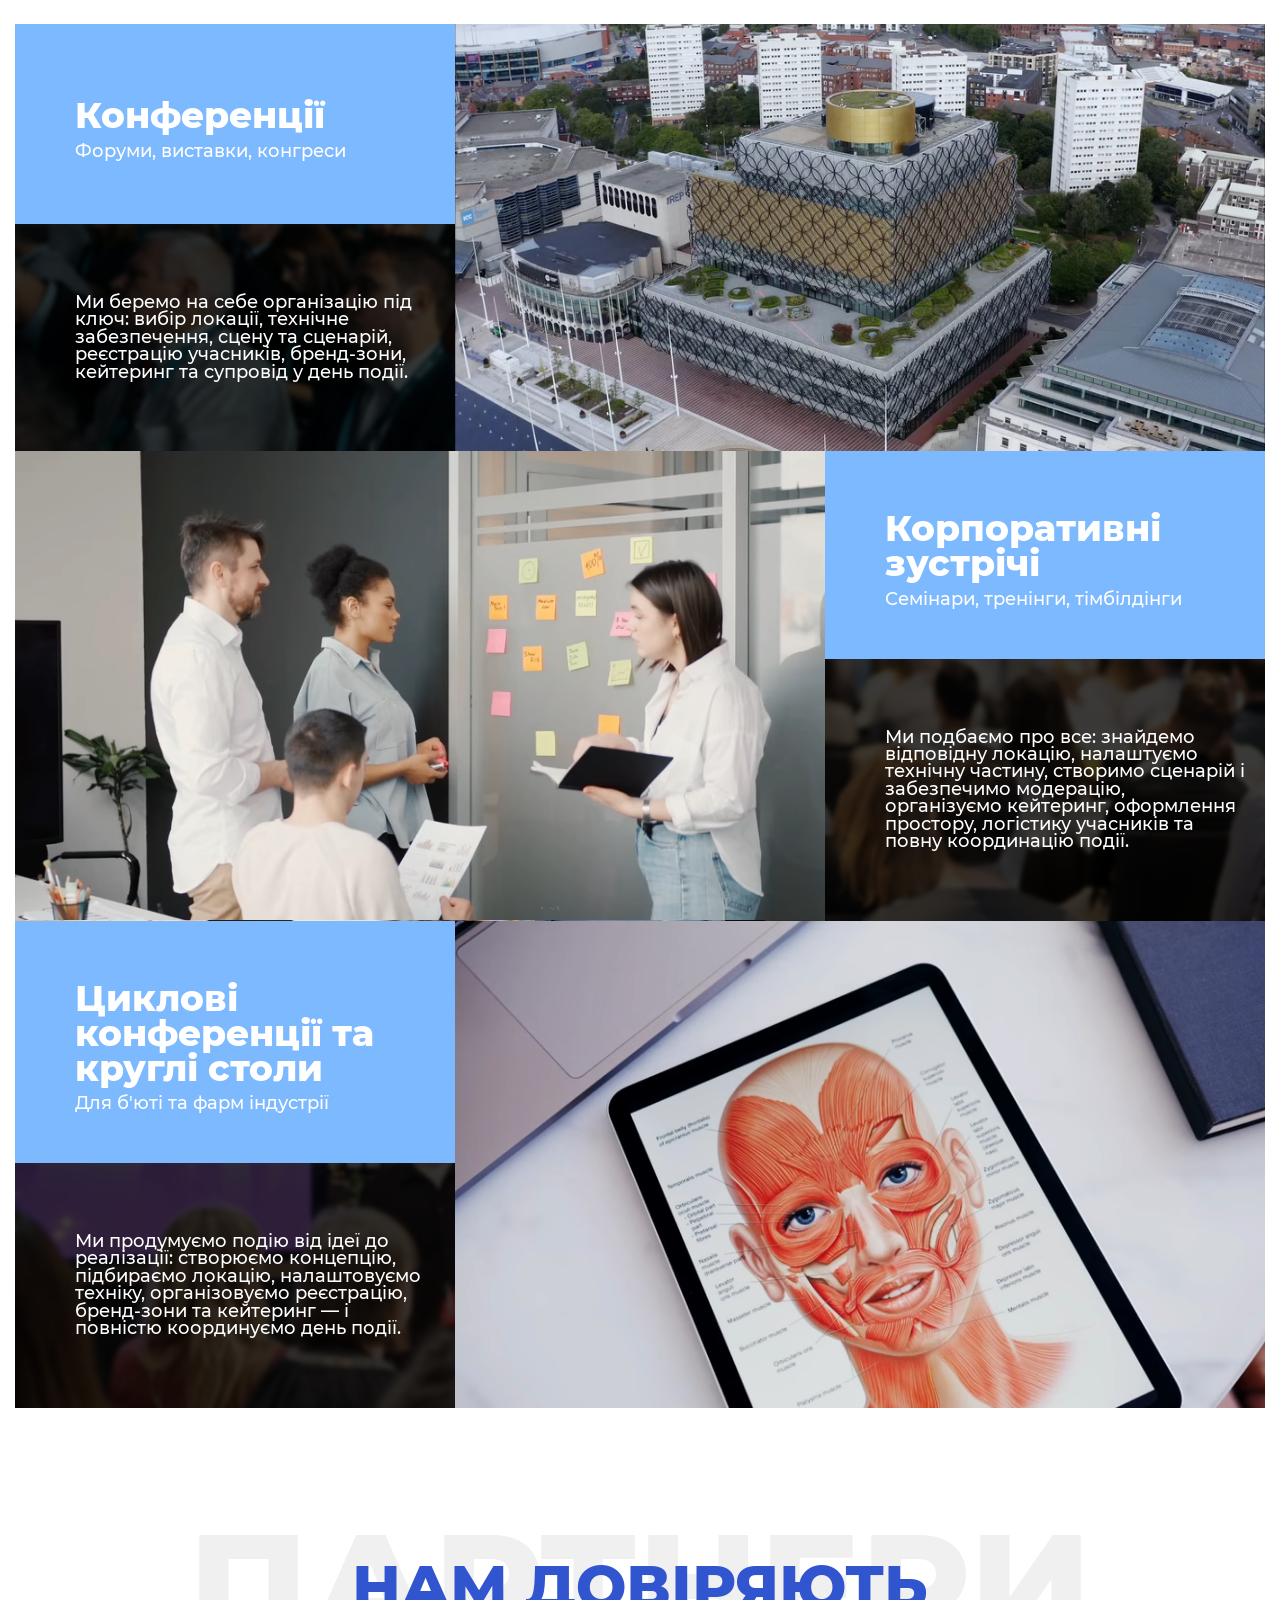
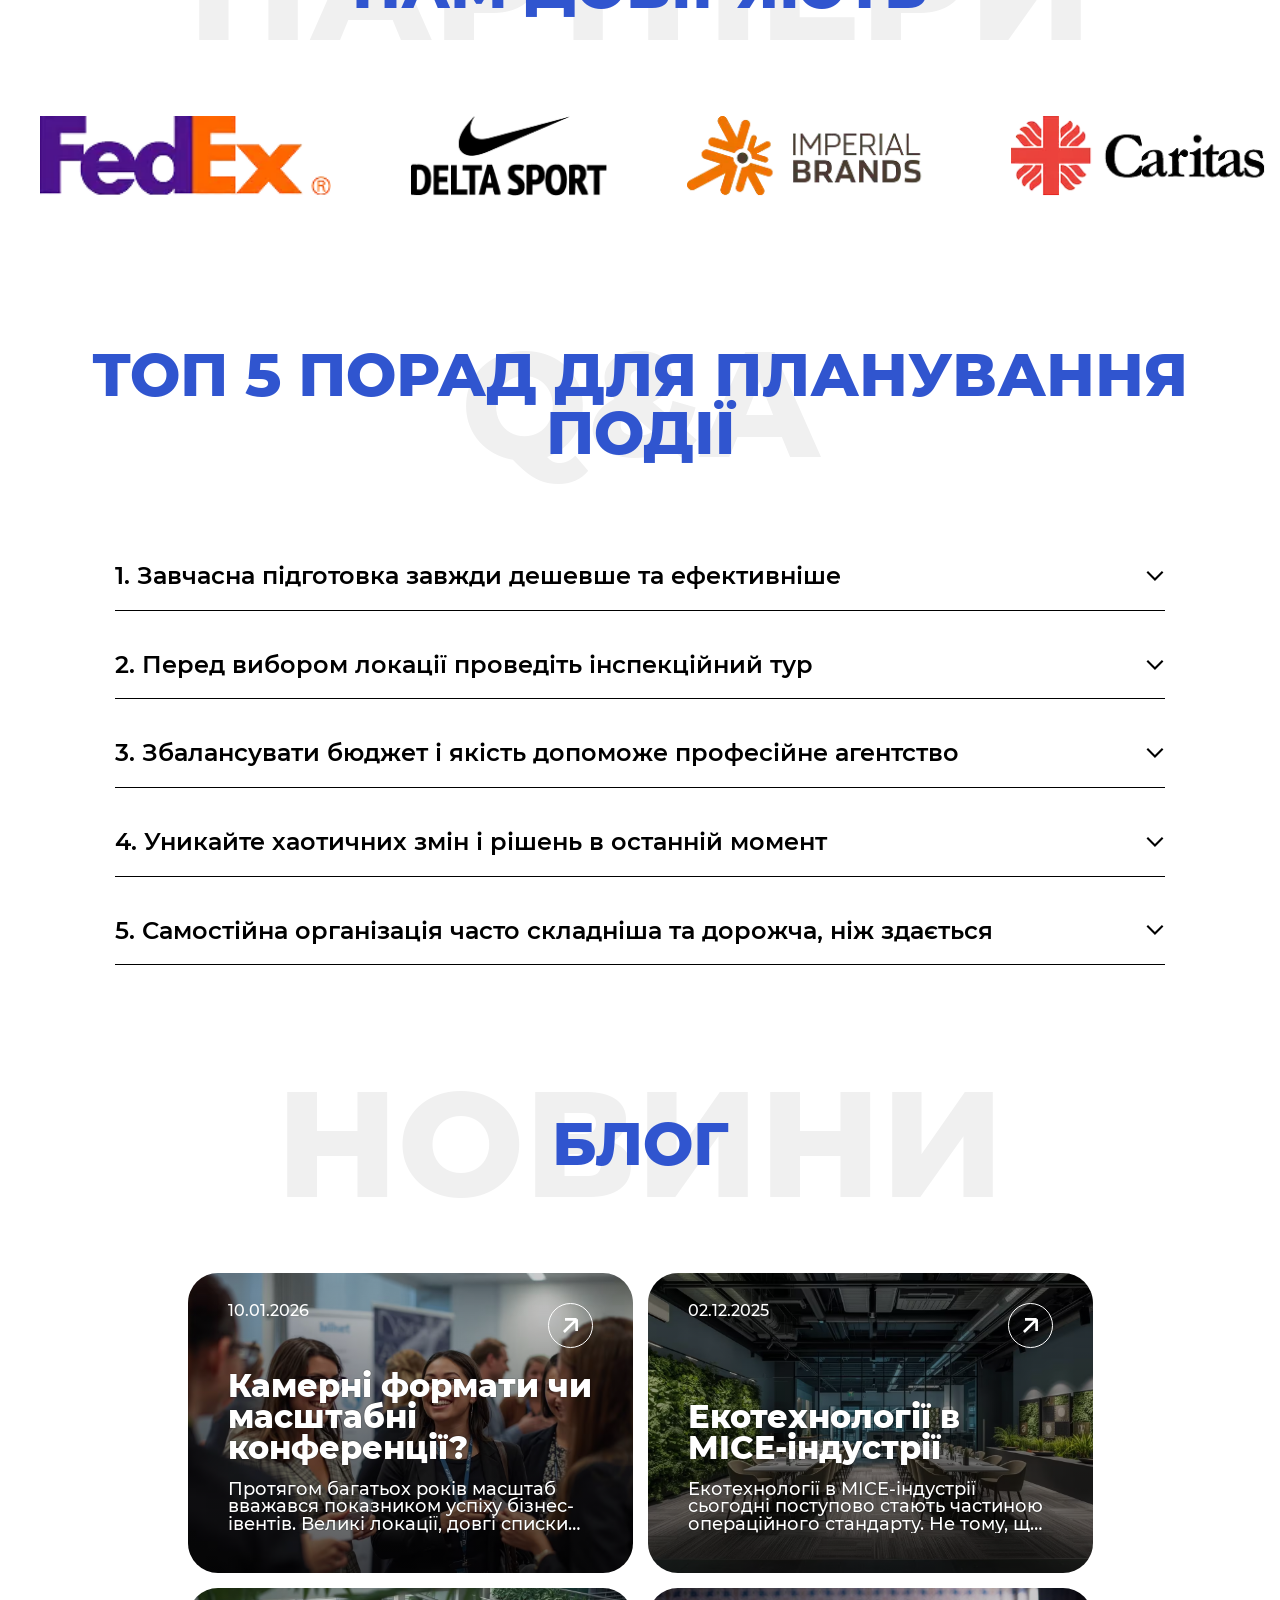
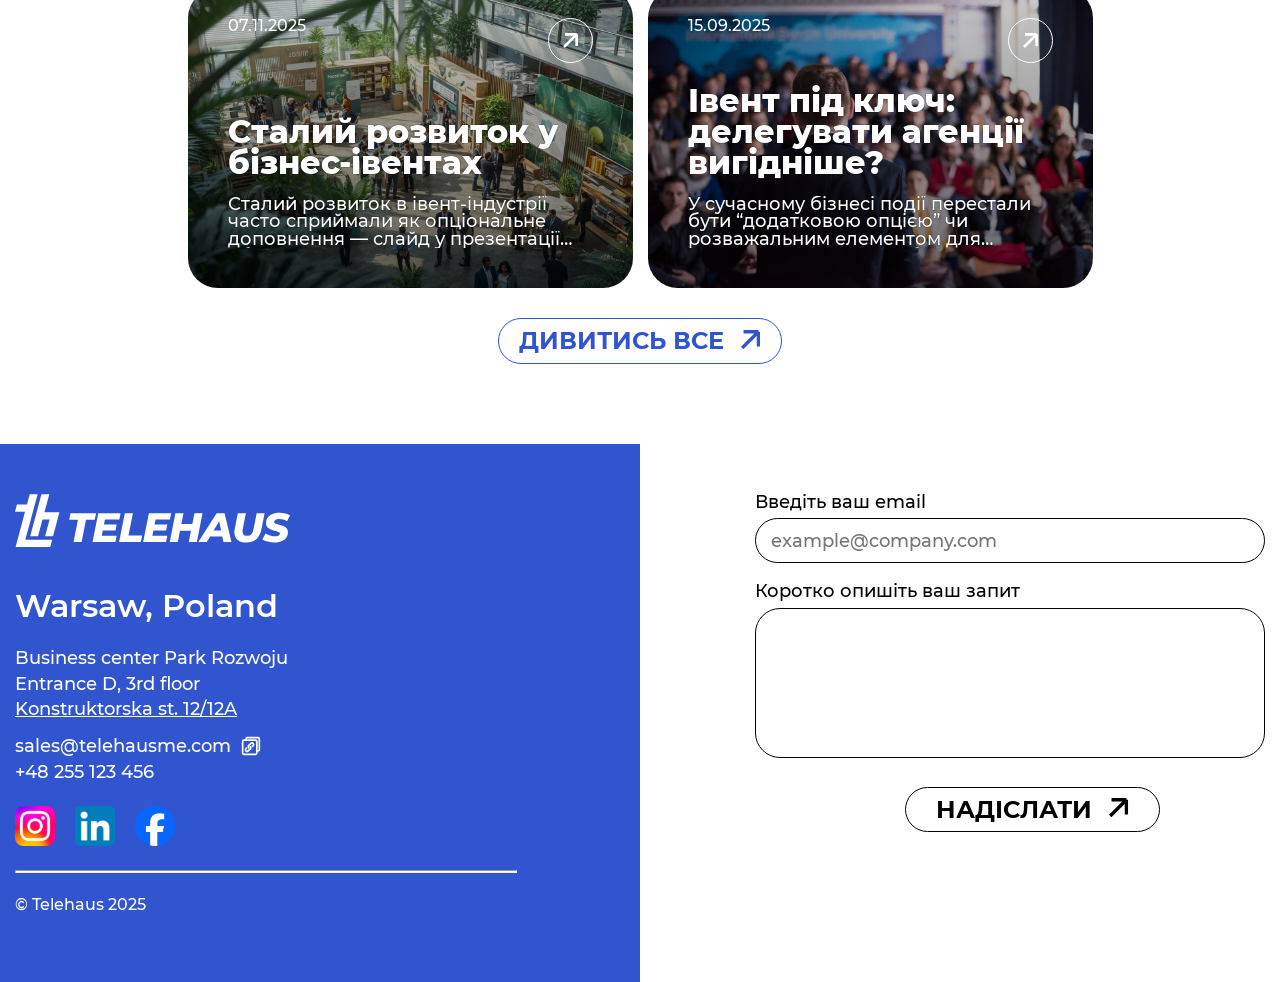
==== commit 548e58e9: "fix: fix articles" ====
--- a/index.html
+++ b/index.html
@@ -69,7 +69,8 @@
         </video>
         <button class="banner__sound btn-reset" aria-label="Увімкнути звук"></button>
         <div class="wrapper">
-          <h1 class="banner__title">Професійне планування та&nbsp;проведення бізнес-заходів</h1>
+          <h1 class="banner__title">Там, де досвід зустрічається зі стратегією</h1>
+          <p class="banner__subtitle">Професійне планування бізнес подій</p>
           <div class="banner__links">
             <a href="#form" class="btn btn-fill btn-reset"
               >Надіслати запит
@@ -84,9 +85,8 @@
       <section class="about" id="about">
         <div class="wrapper">
           <div class="innovation">
-            <h2 class="innovation__title">
-              Інноваційні рішення для&nbsp;заходів, що&nbsp;об'єднують, мотивують і&nbsp;надихають ваш&nbsp;бізнес
-            </h2>
+            <h2 class="innovation__title">Інноваційні рішення для&nbsp;заходів</h2>
+            <p class="innovation__subtitle">Які об'єднують, мотивують і&nbsp;надихають ваш&nbsp;бізнес</p>
             <a href="#form" class="btn btn-reset"
               >Надіслати запит
               <svg class="btn__icon" aria-hidden="true">
@@ -119,7 +119,7 @@
                 <p class="benefit__text">Понад 10 років успішних MICE-проектів для провідних компаній.</p>
               </div>
               <div class="benefit__descr">
-                <h3 class="benefit__title">Професіоналізм</h3>
+                <h3 class="benefit__title">Сталий розвиток у MICE</h3>
                 <p class="benefit__text">Команда експертів, що дбають про кожну деталь вашого заходу.</p>
               </div>
             </div>
@@ -157,6 +157,7 @@
               <div class="event__content">
                 <div class="event__header">
                   <h3 class="event__title">Конференції</h3>
+                  <p class="event__subtitle">Форуми, виставки, конгреси</p>
                 </div>
                 <div class="event__descr">
                   <p>
@@ -177,6 +178,7 @@
               <div class="event__content">
                 <div class="event__header">
                   <h3 class="event__title">Корпоративні зустрічі</h3>
+                  <p class="event__subtitle">Семінари, тренінги, тімбілдінги</p>
                 </div>
                 <div class="event__descr">
                   <p>
@@ -197,7 +199,7 @@
               <div class="event__content">
                 <div class="event__header">
                   <h3 class="event__title">Циклові конференції та круглі столи</h3>
-                  <p class="event__subtitle">Для б'юті та фарм індустрії.</p>
+                  <p class="event__subtitle">Для б'юті та фарм індустрії</p>
                 </div>
                 <div class="event__descr">
                   <p>
@@ -293,7 +295,7 @@
         <div class="wrapper">
           <div class="title">
             <h2 class="title__text">НАМ ДОВІРЯЮТЬ</h2>
-            <p class="title__subtext">КЕЙСИ</p>
+            <p class="title__subtext">ПАРТНЕРИ</p>
           </div>
         </div>
 
@@ -320,7 +322,7 @@
       <section class="faq">
         <div class="wrapper">
           <div class="title">
-            <h2 class="title__text">5 порад для організації ефективного заходу</h2>
+            <h2 class="title__text">Топ 5 порад для планування події</h2>
             <p class="title__subtext">Q&A</p>
           </div>
           <div class="accordion">
@@ -458,17 +460,19 @@
           <a href="./" class="logo btn-reset">
             <img class="contacts__logo" src="./assets/img/logo.svg" alt="Logo" width="275" height="54" />
           </a>
-          <h2 class="contacts__title">Contacts</h2>
+          <h2 class="contacts__title">Warsaw, Poland</h2>
           <div class="address">
-            <p class="contacts__country">Warsaw, Poland</p>
-            <a href="mailto:sales@telehausme.com?subject=Mail%20from%20Telehausme" class="contacts__email btn-reset"
-              >sales@telehausme.com</a
-            >
             <p>Business center Park Rozwoju</p>
             <p>Entrance D, 3rd floor</p>
             <a href="https://maps.app.goo.gl/mMJwZ7mz5mBAdVBy7" class="address__link btn-reset" target="_blank" rel="noopener noreferrer"
               >Konstruktorska st. 12/12A</a
             >
+            <div class="address__email">
+              <a href="mailto:sales@telehausme.com?subject=Mail%20from%20Telehausme" class="contacts__email btn-reset"
+                >sales@telehausme.com</a
+              >
+              <span class="link-icon" aria-label="Копіювати e-mail"></span>
+            </div>
             <a href="tel:+48255123456" class="address__number btn-reset">+48 255 123 456</a>
           </div>
           <ul class="contacts__social list-reset">
@@ -508,7 +512,7 @@
         </div>
         <form class="request__form" action="./assets/php/mail.php" method="post">
           <div class="form__row">
-            <label for="email">Введіть ваш email:</label>
+            <label for="email">Введіть ваш email</label>
             <input name="E-mail" type="email" id="email" placeholder="example@company.com" data-validate-field="email" autocomplete="off" />
           </div>
           <div class="form__row">
@@ -528,6 +532,25 @@
     </footer>
 
     <script src="./assets/js/blog.js"></script>
+    <script>
+      const blog = document.querySelector('.blog__content');
+      getData().then((data) => {
+        const newData = data.toReversed().slice(0, 4);
+        let blogContent = '';
+
+        newData.forEach((el) => {
+          blogContent += `<a href="./article/?id=${el.id}" class="blog__link btn-reset" style="background: linear-gradient(to bottom, rgba(0, 0, 0, 0.2), rgba(0, 0, 0, 0.6)), center/cover no-repeat url('./assets/img/blog/${el.img}')">
+        <div class="link__header">
+          <span class="link__date">${el.createdAt}</span>
+          <span class="link__icon" aria-hidden="true"></span>
+        </div>
+        <p class="link__title">${el.title}</p>
+        <p class="link__descr">${el.subtitle}</p>
+      </a>`;
+        });
+        blog.innerHTML = blogContent;
+      });
+    </script>
     <script src="./assets/js/lib/inputmask.min.js"></script>
     <script src="./assets/js/lib/just-validate.min.js"></script>
     <script src="./assets/js/fixed-header.js"></script>
@@ -536,5 +559,6 @@
     <script src="./assets/js/burger.js"></script>
     <script src="./assets/js/links.js"></script>
     <script src="./assets/js/form.js"></script>
+    <script src="./assets/js/mail-link.js"></script>
   </body>
 </html>
--- a/assets/css/style.css
+++ b/assets/css/style.css
@@ -78,13 +78,6 @@
 }
 .btn-dark .btn__icon {
   stroke: #000;
-}
-.btn-dark:hover {
-  color: #7db9fe;
-  border-color: #7db9fe;
-}
-.btn-dark:hover .btn__icon {
-  stroke: #7db9fe;
 }
 .btn-dark:active {
   color: #000;
@@ -115,7 +108,7 @@
 }
 
 textarea {
-  height: 110px;
+  height: 150px;
   border-radius: 25px;
   resize: none;
 }
@@ -125,6 +118,9 @@
   textarea {
     padding: 8px 10px;
     font-size: 14px;
+  }
+  textarea {
+    height: 100px;
   }
 }
 .burger {
@@ -419,7 +415,7 @@
   transition: filter 0.25s ease-in-out;
 }
 .header .logo__img:hover {
-  filter: drop-shadow(0 4px 10px #3055cf);
+  filter: drop-shadow(0 4px 10px #daff01);
 }
 .header .nav:not(.open) .nav__btn {
   display: none;
@@ -450,11 +446,12 @@
     display: none;
   }
   .nav__link {
-    background: linear-gradient(to right, #fff, #fff) 0 100% no-repeat;
+    background: linear-gradient(to right, #daff01, #daff01) 0 100% no-repeat;
     background-size: 0 1px;
     transition: 0.3s ease-in-out;
   }
   .nav__link:hover {
+    color: #daff01;
     background-size: 100% 1px;
   }
 }
@@ -524,8 +521,8 @@
   z-index: 2;
   right: 50px;
   bottom: 50px;
-  width: 50px;
-  height: 50px;
+  width: 28px;
+  height: 28px;
   background-position: center;
   background-repeat: no-repeat;
   background-size: cover;
@@ -537,11 +534,18 @@
 }
 .banner__title {
   margin: 0;
-  font-weight: 800;
+  font-weight: 600;
   font-size: 60px;
   line-height: 0.95;
-  text-transform: uppercase;
+  letter-spacing: 1%;
   text-shadow: 0 0 2px #000;
+}
+.banner__subtitle {
+  margin-top: 16px;
+  font-size: 24px;
+  line-height: 0.95;
+  letter-spacing: 1%;
+  text-shadow: 0 0 1px #000;
 }
 .banner__links {
   margin-top: 40px;
@@ -573,8 +577,8 @@
     font-size: 20px;
   }
   .banner__sound {
-    width: 35px;
-    height: 35px;
+    width: 30px;
+    height: 30px;
     right: 15px;
     bottom: 25px;
   }
@@ -596,7 +600,7 @@
 }
 .about {
   padding-top: 0;
-  background: center/cover no-repeat url("../img/about-bg.avif");
+  background: linear-gradient(rgba(0, 0, 0, 0.1), rgba(0, 0, 0, 0.1)), center/cover no-repeat url("../img/about-bg.avif");
 }
 .about .wrapper {
   display: flex;
@@ -610,7 +614,7 @@
   flex-direction: column;
   justify-content: center;
   align-items: flex-start;
-  row-gap: 30px;
+  row-gap: 20px;
 }
 .about .innovation::before {
   content: "";
@@ -623,7 +627,14 @@
 .about .innovation__title {
   font-size: 58px;
   font-weight: 800;
-  text-transform: uppercase;
+}
+.about .innovation__subtitle {
+  max-width: 500px;
+  font-size: 24px;
+  font-weight: 500;
+}
+.about .innovation .btn {
+  margin-top: 20px;
 }
 .about .options {
   padding: 98px 0 98px 94px;
@@ -661,6 +672,9 @@
     left: -15px;
     width: calc(100% + 30px);
   }
+  .about .innovation__subtitle {
+    max-width: none;
+  }
   .about .options {
     padding: 50px 50px 0;
   }
@@ -669,6 +683,9 @@
   .about .innovation__title {
     font-size: 40px;
   }
+  .about .innovation__subtitle {
+    font-size: 18px;
+  }
   .about .options {
     padding: 50px 20px 0;
   }
@@ -714,7 +731,7 @@
   background-image: url("data:image/svg+xml,%3Csvg width='25' height='39' viewBox='0 0 25 39' fill='none' xmlns='http://www.w3.org/2000/svg'%3E%3Cpath d='M12.2031 1.5C18.1144 1.5 22.9071 6.29193 22.9072 12.2031C22.9072 15.0762 21.7766 17.6826 19.9336 19.6064L19.876 19.667L19.8242 19.7334C16.6869 23.8433 15.7001 27.7018 15.4941 31.042H8.91211C8.70615 27.7018 7.71935 23.8433 4.58203 19.7334L4.53125 19.667L4.47266 19.6064L4.13574 19.2373C2.4932 17.3553 1.5 14.8965 1.5 12.2031C1.50014 6.29202 6.29202 1.50014 12.2031 1.5Z' stroke='white' stroke-width='3'/%3E%3Cpath d='M8.45752 35.0424H12.2033H15.949' stroke='white' stroke-width='1.7' stroke-linecap='round'/%3E%3Cpath d='M9.45752 38.0424H12.2033H14.949' stroke='white' stroke-width='1.7' stroke-linecap='round'/%3E%3C/svg%3E");
 }
 .why .benefit:nth-child(1) .benefit__descr {
-  background-image: linear-gradient(rgba(0, 0, 0, 0.4), rgba(0, 0, 0, 0.4)), url("../img/benefits/1.avif");
+  background-image: linear-gradient(rgba(0, 0, 0, 0.5), rgba(0, 0, 0, 0.5)), url("../img/benefits/1.avif");
 }
 .why .benefit:nth-child(2) .benefit__info {
   background-color: #7db9fe;
@@ -733,7 +750,7 @@
   background-image: url("data:image/svg+xml,%3Csvg width='28' height='31' viewBox='0 0 28 31' fill='none' xmlns='http://www.w3.org/2000/svg'%3E%3Cpath d='M6.9999 14V8.39999C6.9999 6.54348 7.7374 4.763 9.05016 3.45025C10.3629 2.13749 12.1434 1.39999 13.9999 1.39999C15.8564 1.39999 17.6369 2.13749 18.9497 3.45025C20.2624 4.763 20.9999 6.54348 20.9999 8.39999V14M13.9999 19.4V23.9M4.1999 14H23.7999C25.3463 14 26.5999 15.2536 26.5999 16.8V26.6C26.5999 28.1464 25.3463 29.4 23.7999 29.4H13.9999H4.1999C2.65351 29.4 1.3999 28.1464 1.3999 26.6V16.8C1.3999 15.2536 2.65351 14 4.1999 14Z' stroke='white' stroke-width='2.8' stroke-linecap='round' stroke-linejoin='round'/%3E%3C/svg%3E");
 }
 .why .benefit:nth-child(3) .benefit__descr {
-  background-image: linear-gradient(rgba(0, 0, 0, 0.6), rgba(0, 0, 0, 0.6)), url("../img/benefits/3.avif");
+  background-image: linear-gradient(rgba(0, 0, 0, 0.4), rgba(0, 0, 0, 0.4)), url("../img/benefits/3.avif");
 }
 .why .benefit__info, .why .benefit__descr {
   padding: 40px 20px 40px 35px;
@@ -1092,10 +1109,17 @@
   flex-shrink: 0;
   width: 45px;
   height: 45px;
-  margin-left: auto;
   background: center/15px no-repeat url("data:image/svg+xml,%3Csvg viewBox='0 0 17 17' fill='none' xmlns='http://www.w3.org/2000/svg'%3E%3Cpath d='M1.06055 15.9L15.4605 1.5M15.4605 1.5H2.26056M15.4605 1.5V14.7' stroke='white' stroke-width='3'/%3E%3C/svg%3E");
   border: 1px solid #fff;
   border-radius: 50%;
+}
+.blog__link .link__header {
+  display: flex;
+  justify-content: space-between;
+  align-items: flex-start;
+}
+.blog__link .link__date {
+  font-size: 16px;
 }
 .blog__link .link__title {
   margin-top: auto;
@@ -1135,6 +1159,14 @@
 .blog .btn:active .btn__icon {
   stroke: #3055cf;
 }
+.blog .btn.blog-btn--reverse .btn__icon {
+  margin-left: 0;
+  margin-right: 10px;
+  transform: scaleX(-1);
+}
+.blog .btn.blog-btn--reverse:hover .btn__icon {
+  transform: scaleX(-1) rotate(45deg);
+}
 
 @media screen and (max-width: 992px) {
   .blog {
@@ -1205,13 +1237,9 @@
   background-image: url("../img/social/fb.svg");
 }
 .request .contacts__title {
-  margin: 15px 0 10px;
-  font-size: 34px;
+  margin: 15px 0 5px;
+  font-size: 32px;
   font-weight: 600;
-}
-.request .contacts__country {
-  font-size: 20px;
-  margin-bottom: 5px;
 }
 .request .contacts__email {
   color: #fff;
@@ -1234,16 +1262,33 @@
 .request .address {
   display: flex;
   flex-direction: column;
+  align-items: flex-start;
   row-gap: 8px;
+  font-size: 18px;
+}
+.request .address__email {
+  margin-top: 10px;
+  display: flex;
+  align-items: center;
+  -moz-column-gap: 10px;
+       column-gap: 10px;
+}
+.request .address__email .link-icon {
+  width: 20px;
+  height: 20px;
+  background-image: url("data:image/svg+xml,%3Csvg width='800px' height='800px' viewBox='0 0 48 48' fill='none' xmlns='http://www.w3.org/2000/svg'%3E%3Cpath d='M12 9.92704V7C12 5.34315 13.3431 4 15 4H41C42.6569 4 44 5.34315 44 7V33C44 34.6569 42.6569 36 41 36H38.0174' stroke='%23fff' stroke-width='4'/%3E%3Crect x='4' y='10' width='34' height='34' rx='3' fill='transparent' stroke='%23fff' stroke-width='4' stroke-linejoin='round'/%3E%3Cpath d='M18.4396 23.1098L23.7321 17.6003C25.1838 16.1486 27.5693 16.1806 29.0604 17.6717C30.5515 19.1628 30.5835 21.5483 29.1319 23L27.2218 25.0228' stroke='white' stroke-width='4' stroke-linecap='round' stroke-linejoin='round'/%3E%3Cpath d='M13.4661 28.7469C12.9558 29.2573 11.9006 30.2762 11.9006 30.2762C10.4489 31.7279 10.4095 34.3152 11.9006 35.8063C13.3917 37.2974 15.7772 37.3294 17.2289 35.8777L22.3931 31.1894' stroke='white' stroke-width='4' stroke-linecap='round' stroke-linejoin='round'/%3E%3Cpath d='M18.6631 28.3283C17.9705 27.6357 17.5927 26.7501 17.5321 25.8547C17.4624 24.8225 17.8143 23.7774 18.5916 23' stroke='white' stroke-width='4' stroke-linecap='round' stroke-linejoin='round'/%3E%3Cpath d='M22.3218 25.8611C23.8129 27.3522 23.8449 29.7377 22.3932 31.1894' stroke='white' stroke-width='4' stroke-linecap='round' stroke-linejoin='round'/%3E%3C/svg%3E");
+  background-position: center;
+  background-size: contain;
+  cursor: pointer;
+}
+.request .address__email .link-icon.active {
+  background-image: url("data:image/svg+xml,%3Csvg xmlns='http://www.w3.org/2000/svg' fill='%23fff' class='bi bi-check2-square' viewBox='0 0 16 16'%3E%3Cpath d='M3 14.5A1.5 1.5 0 0 1 1.5 13V3A1.5 1.5 0 0 1 3 1.5h8a.5.5 0 0 1 0 1H3a.5.5 0 0 0-.5.5v10a.5.5 0 0 0 .5.5h10a.5.5 0 0 0 .5-.5V8a.5.5 0 0 1 1 0v5a1.5 1.5 0 0 1-1.5 1.5H3z'/%3E%3Cpath d='m8.354 10.354 7-7a.5.5 0 0 0-.708-.708L8 9.293 5.354 6.646a.5.5 0 1 0-.708.708l3 3a.5.5 0 0 0 .708 0z'/%3E%3C/svg%3E");
 }
 .request .address__link {
-  font-size: 18px;
   text-decoration: underline;
   color: #fff;
 }
 .request .address__number {
-  margin-top: 10px;
-  font-size: 20px;
   color: #fff;
 }
 .request__form {
@@ -1323,12 +1368,8 @@
     margin: 5px 0;
     font-size: 24px;
   }
-  .request .address__link,
-  .request .address__number {
+  .request .address {
     font-size: 18px;
-  }
-  .request .contacts__email {
-    font-size: 22px;
   }
   .request__contacts .social__link {
     width: 32px;
@@ -1345,18 +1386,11 @@
   .request .contacts__title {
     font-size: 20px;
   }
-  .request .contacts__country {
-    font-size: 18px;
-  }
   .request__contacts {
     row-gap: 15px;
   }
-  .request .address__link,
-  .request .address__number {
+  .request .address {
     font-size: 16px;
-  }
-  .request .contacts__email {
-    font-size: 18px;
   }
   .request__contacts .social__link {
     width: 28px;
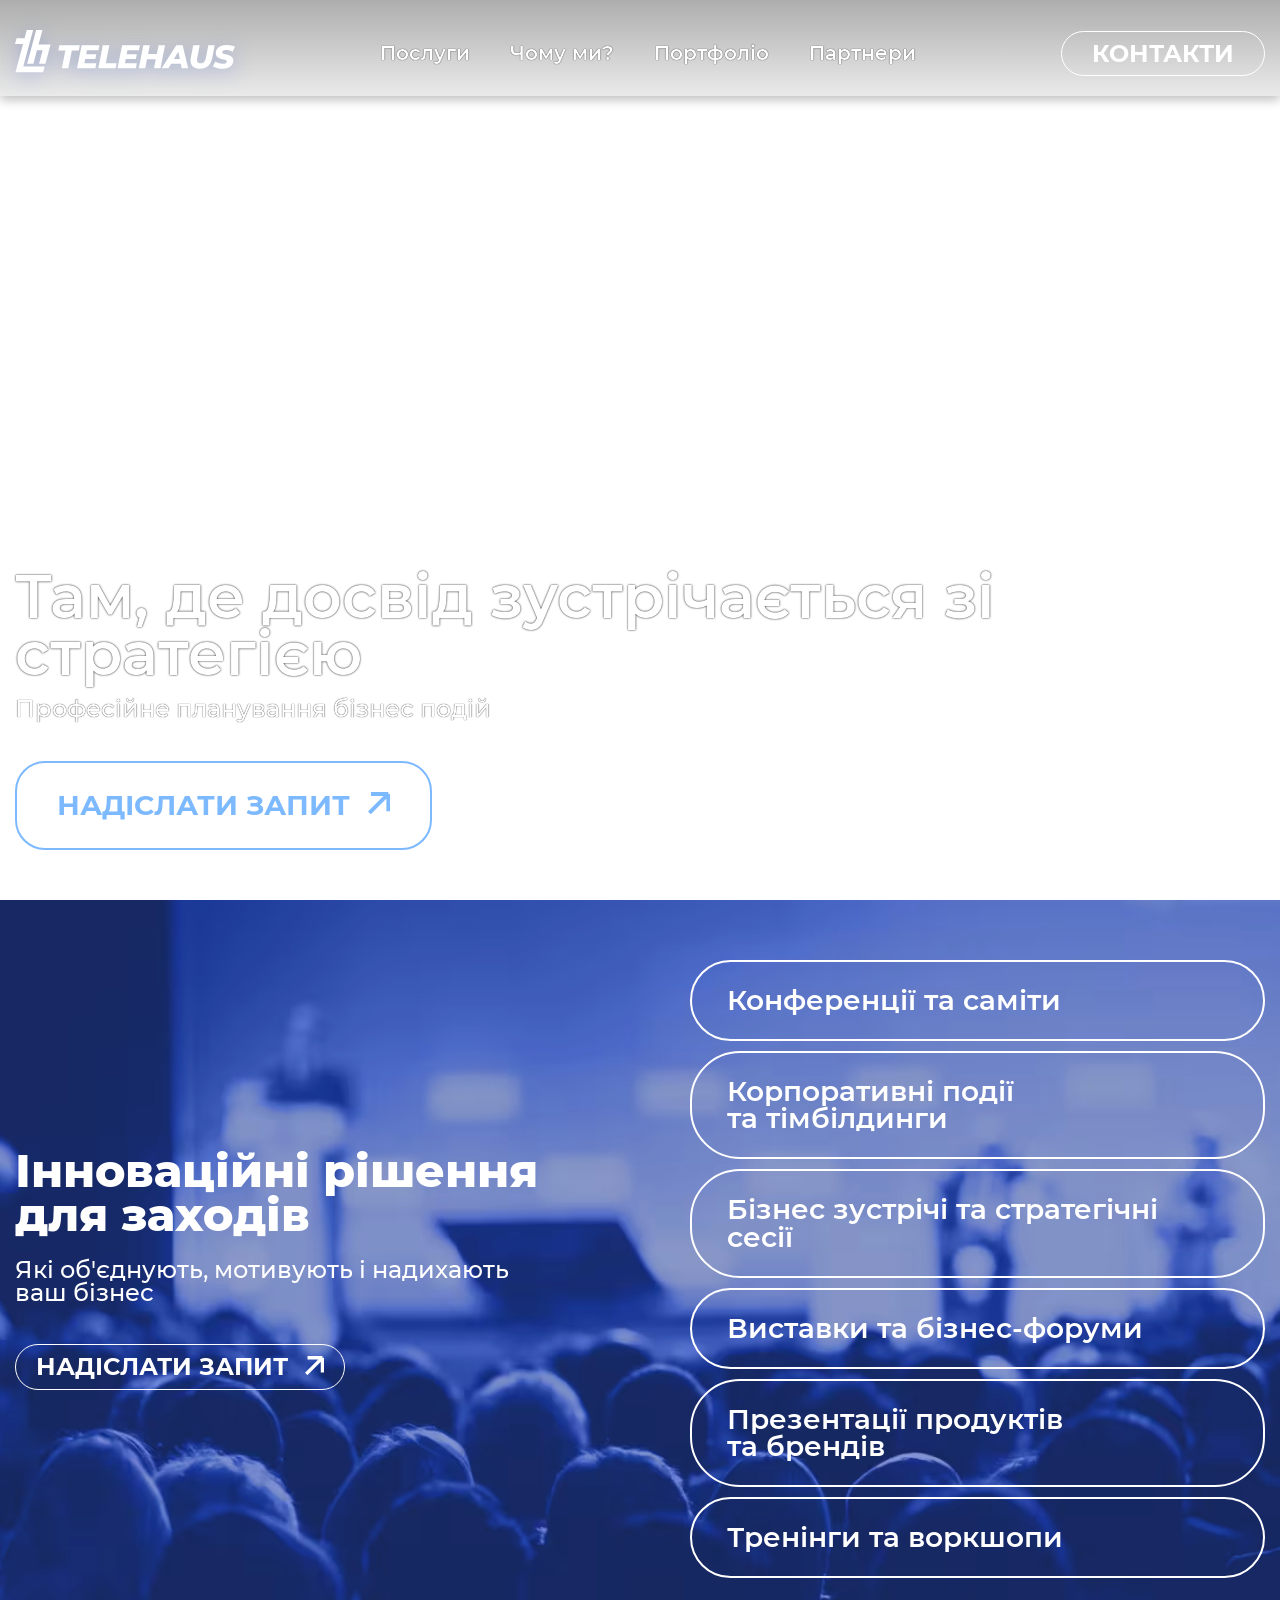
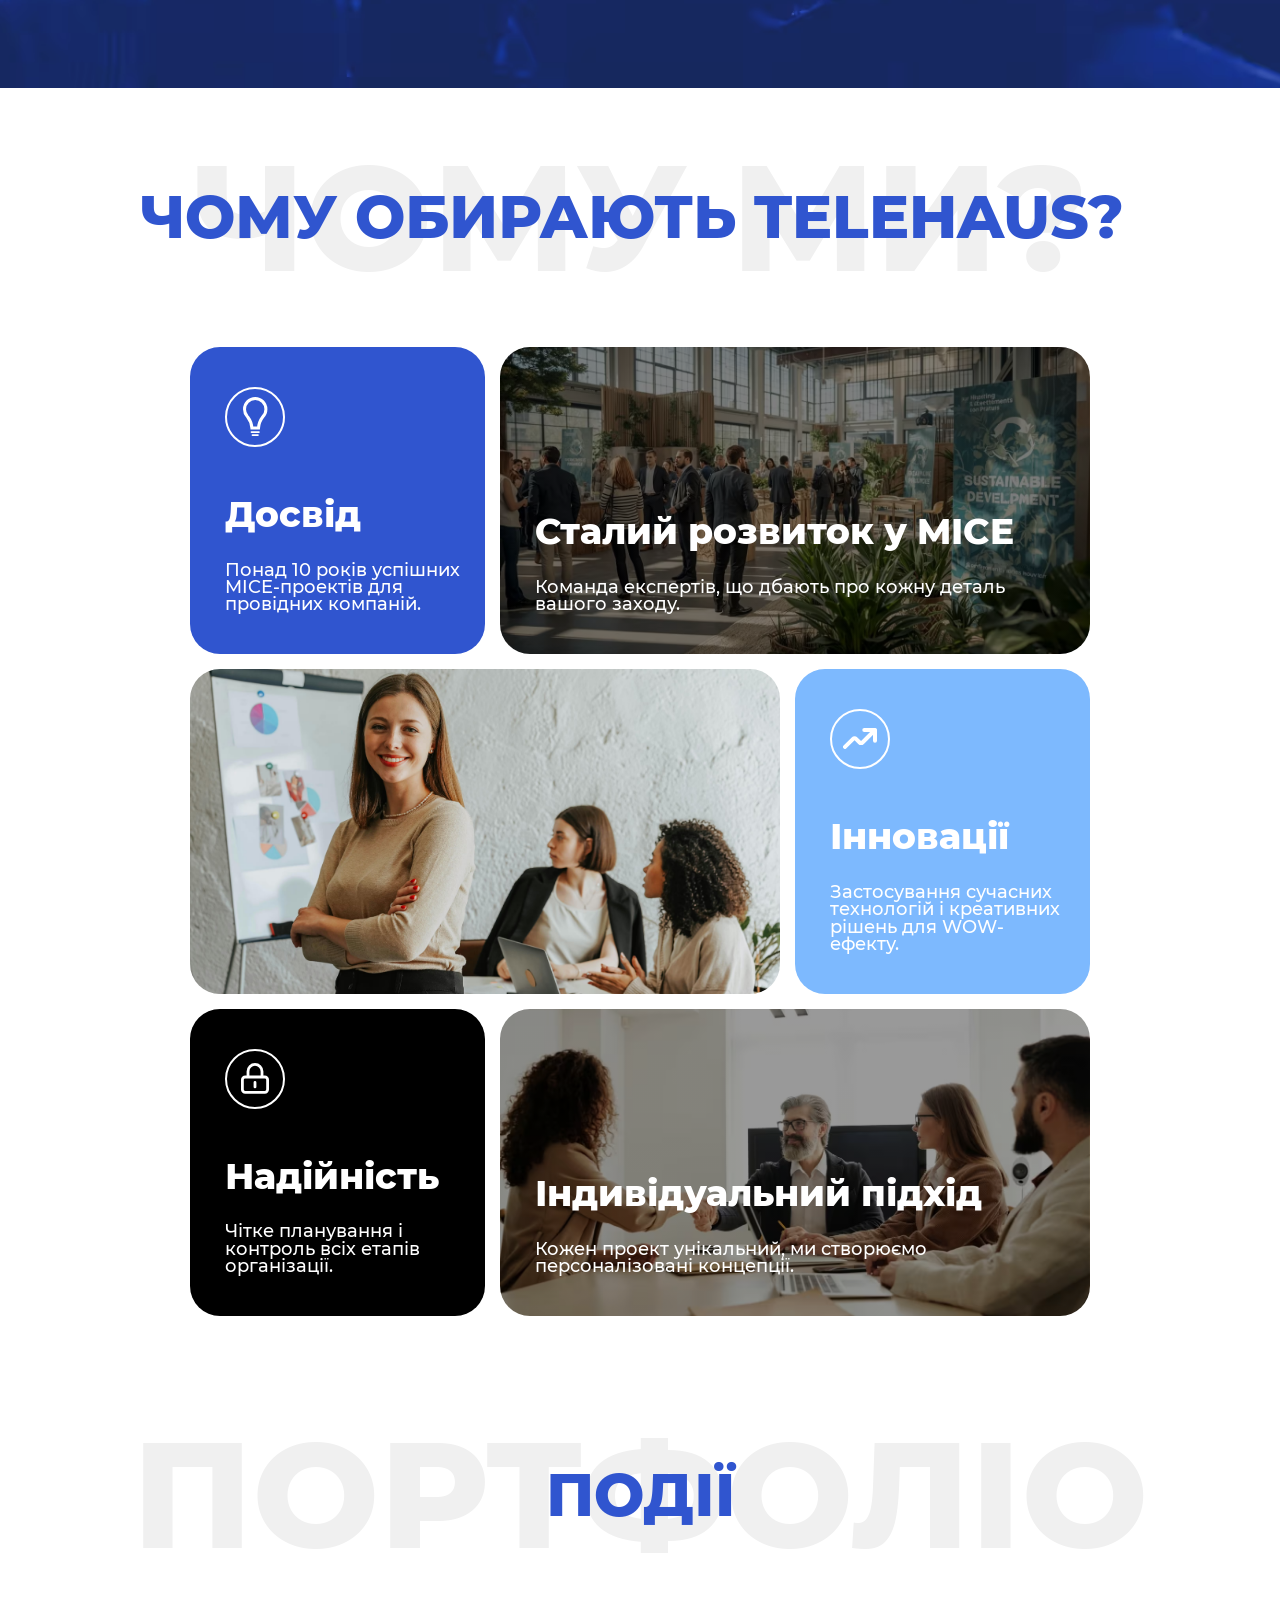
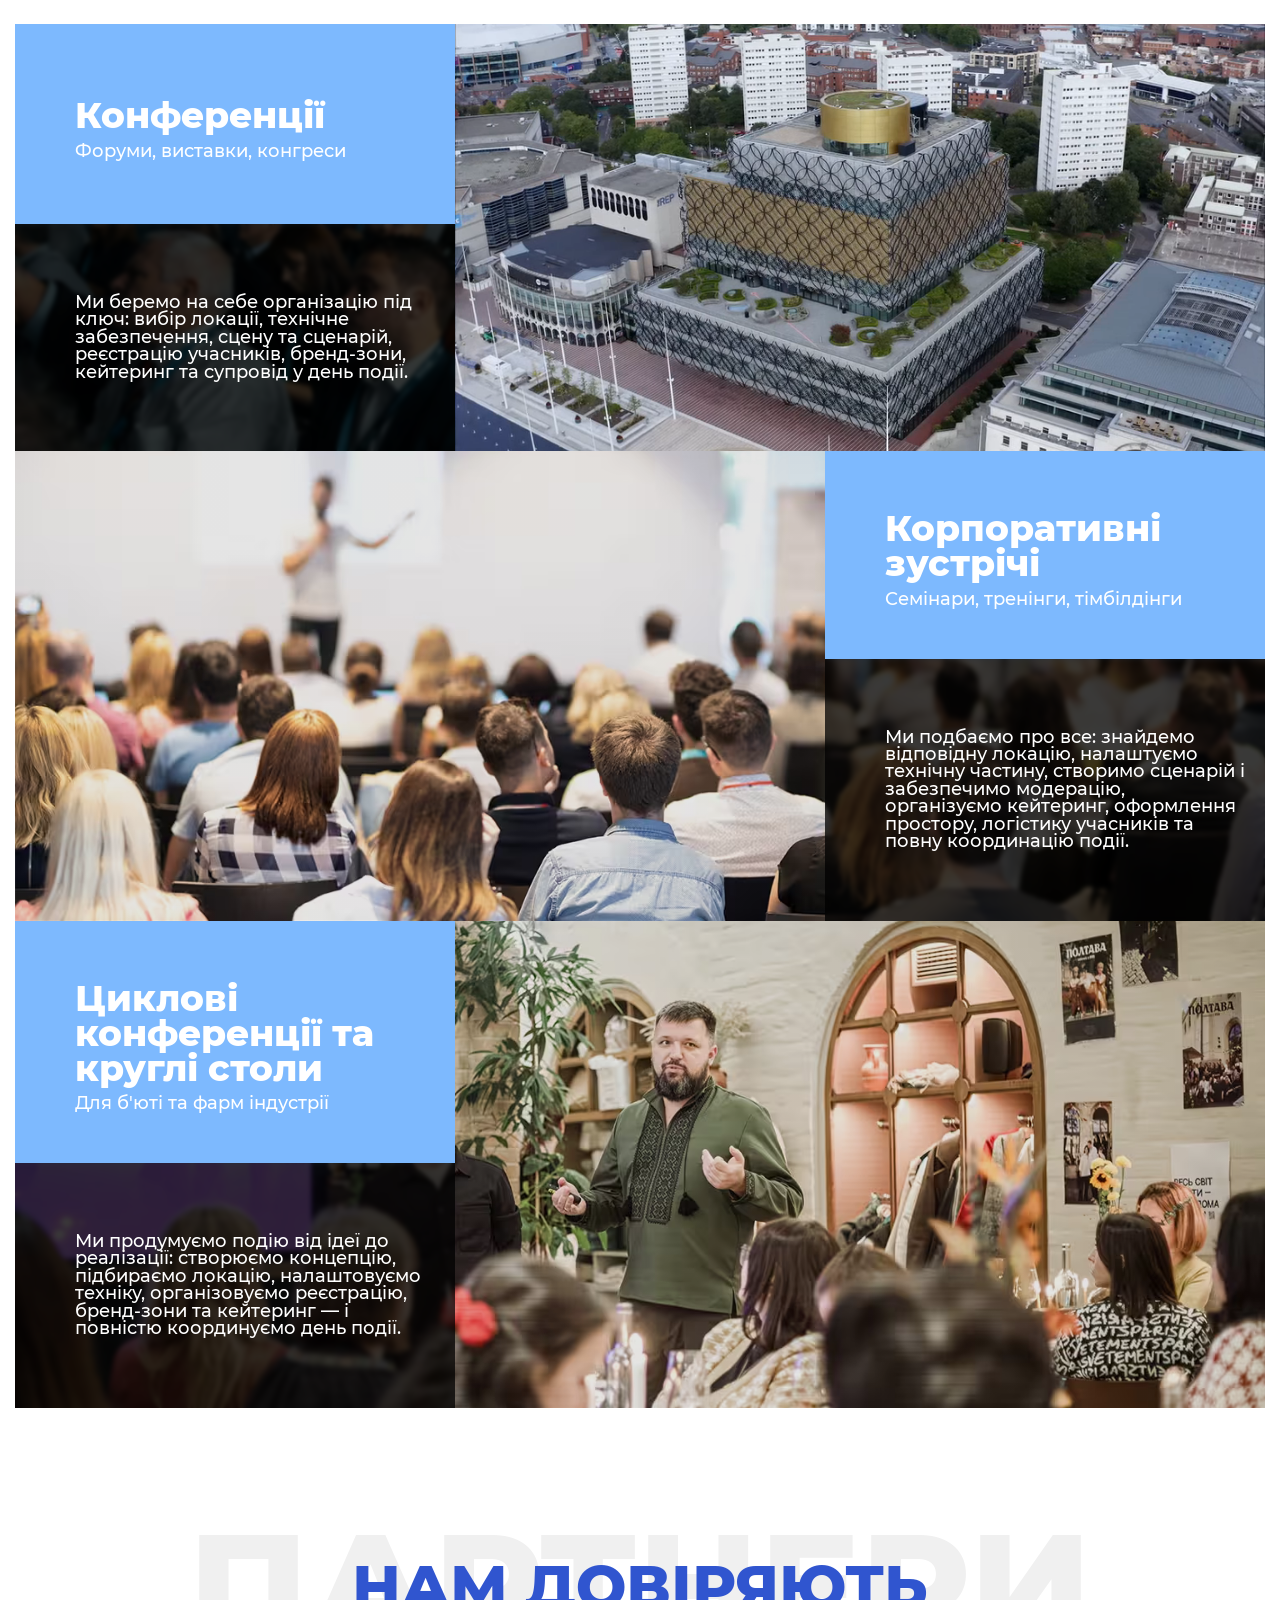
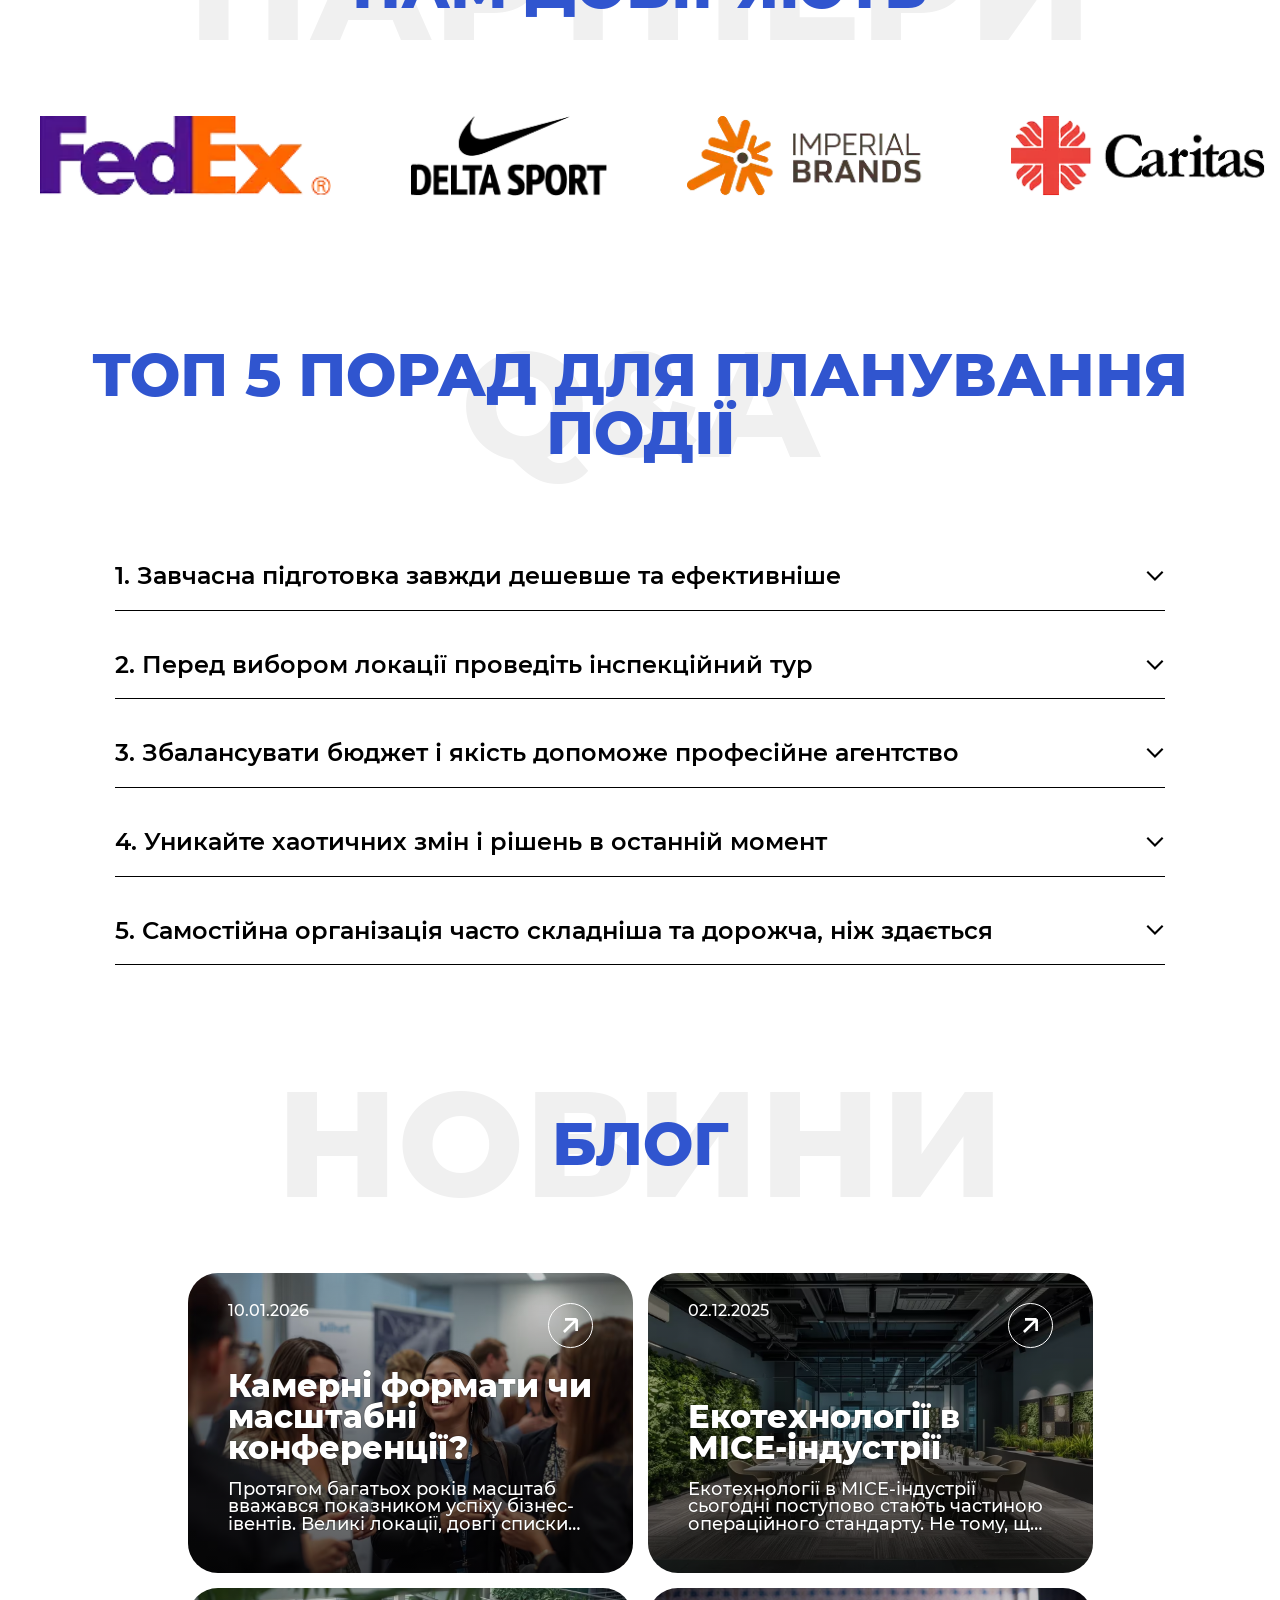
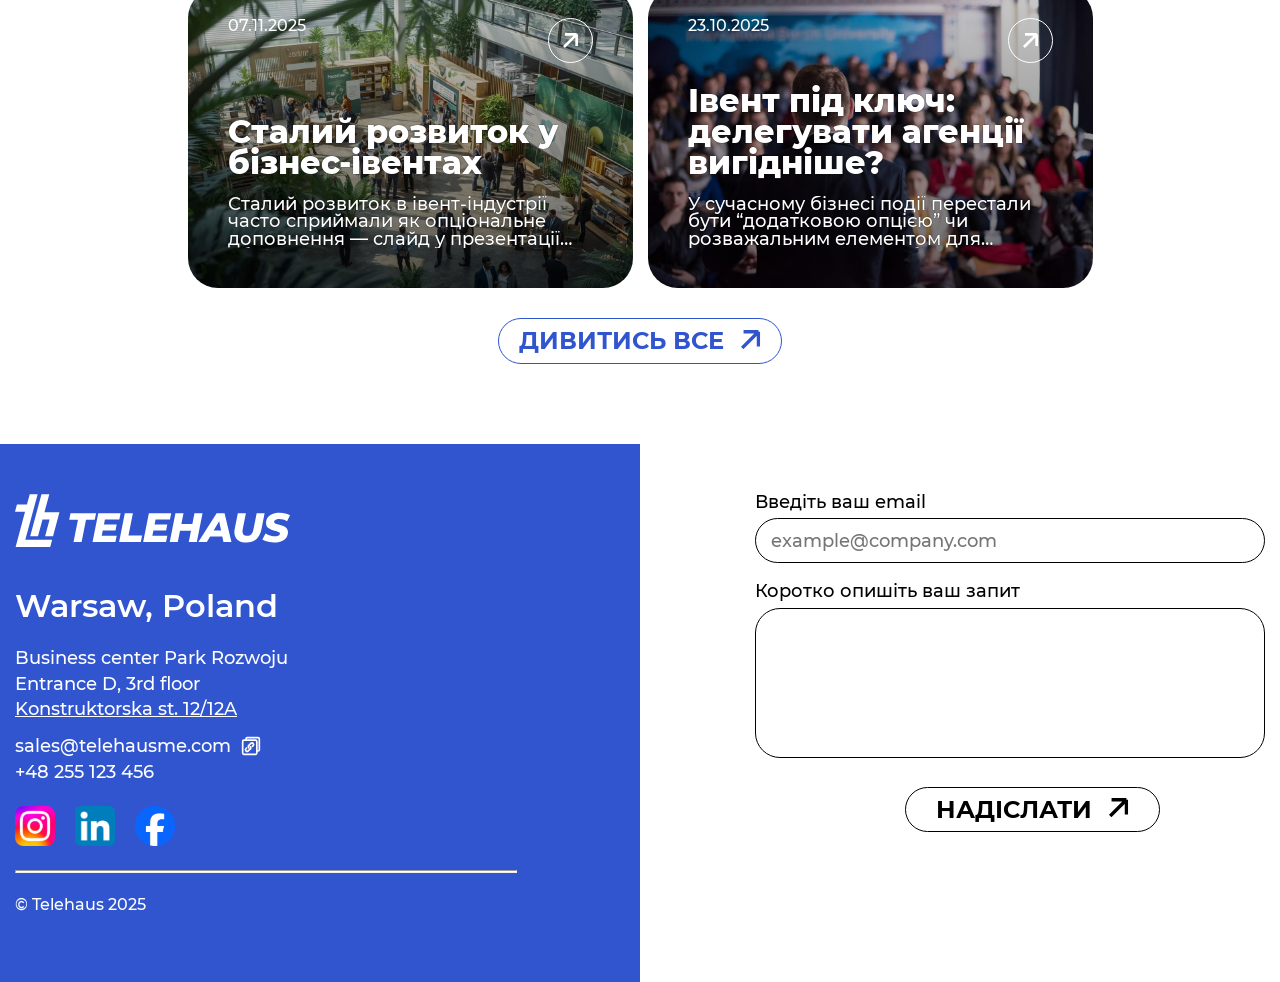
==== commit 48f9acd9: "feat: add animation" ====
--- a/index.html
+++ b/index.html
@@ -560,5 +560,6 @@
     <script src="./assets/js/links.js"></script>
     <script src="./assets/js/form.js"></script>
     <script src="./assets/js/mail-link.js"></script>
+    <script src="./assets/js/animation.js"></script>
   </body>
 </html>
--- a/assets/css/style.css
+++ b/assets/css/style.css
@@ -573,6 +573,9 @@
   .banner__title {
     font-size: 42px;
   }
+  .banner__subtitle {
+    font-size: 20px;
+  }
   .banner__links .btn-fill {
     font-size: 20px;
   }
@@ -600,6 +603,7 @@
 }
 .about {
   padding-top: 0;
+  overflow-x: hidden;
   background: linear-gradient(rgba(0, 0, 0, 0.1), rgba(0, 0, 0, 0.1)), center/cover no-repeat url("../img/about-bg.avif");
 }
 .about .wrapper {
@@ -648,6 +652,31 @@
   font-weight: 600;
   border: 2px solid #fff;
   border-radius: 50px;
+  opacity: 0;
+  transform: translateX(120px);
+  transition: opacity 0.8s ease-in-out, transform 0.8s ease-in-out;
+}
+.about .options__item:nth-child(1) {
+  transition-delay: 0s;
+}
+.about .options__item:nth-child(2) {
+  transition-delay: 0.1s;
+}
+.about .options__item:nth-child(3) {
+  transition-delay: 0.2s;
+}
+.about .options__item:nth-child(4) {
+  transition-delay: 0.3s;
+}
+.about .options__item:nth-child(5) {
+  transition-delay: 0.4s;
+}
+.about .options__item:nth-child(6) {
+  transition-delay: 0.5s;
+}
+.about .options.visible .options__item {
+  opacity: 1;
+  transform: translateX(0);
 }
 
 @media screen and (max-width: 1300px) {
@@ -707,6 +736,16 @@
   .about .options__item {
     padding: 20px;
     font-size: 20px;
+  }
+}
+@keyframes fadeIn {
+  from {
+    opacity: 0;
+    transform: translateX(120px);
+  }
+  to {
+    opacity: 1;
+    transform: translateX(0);
   }
 }
 .why__content {
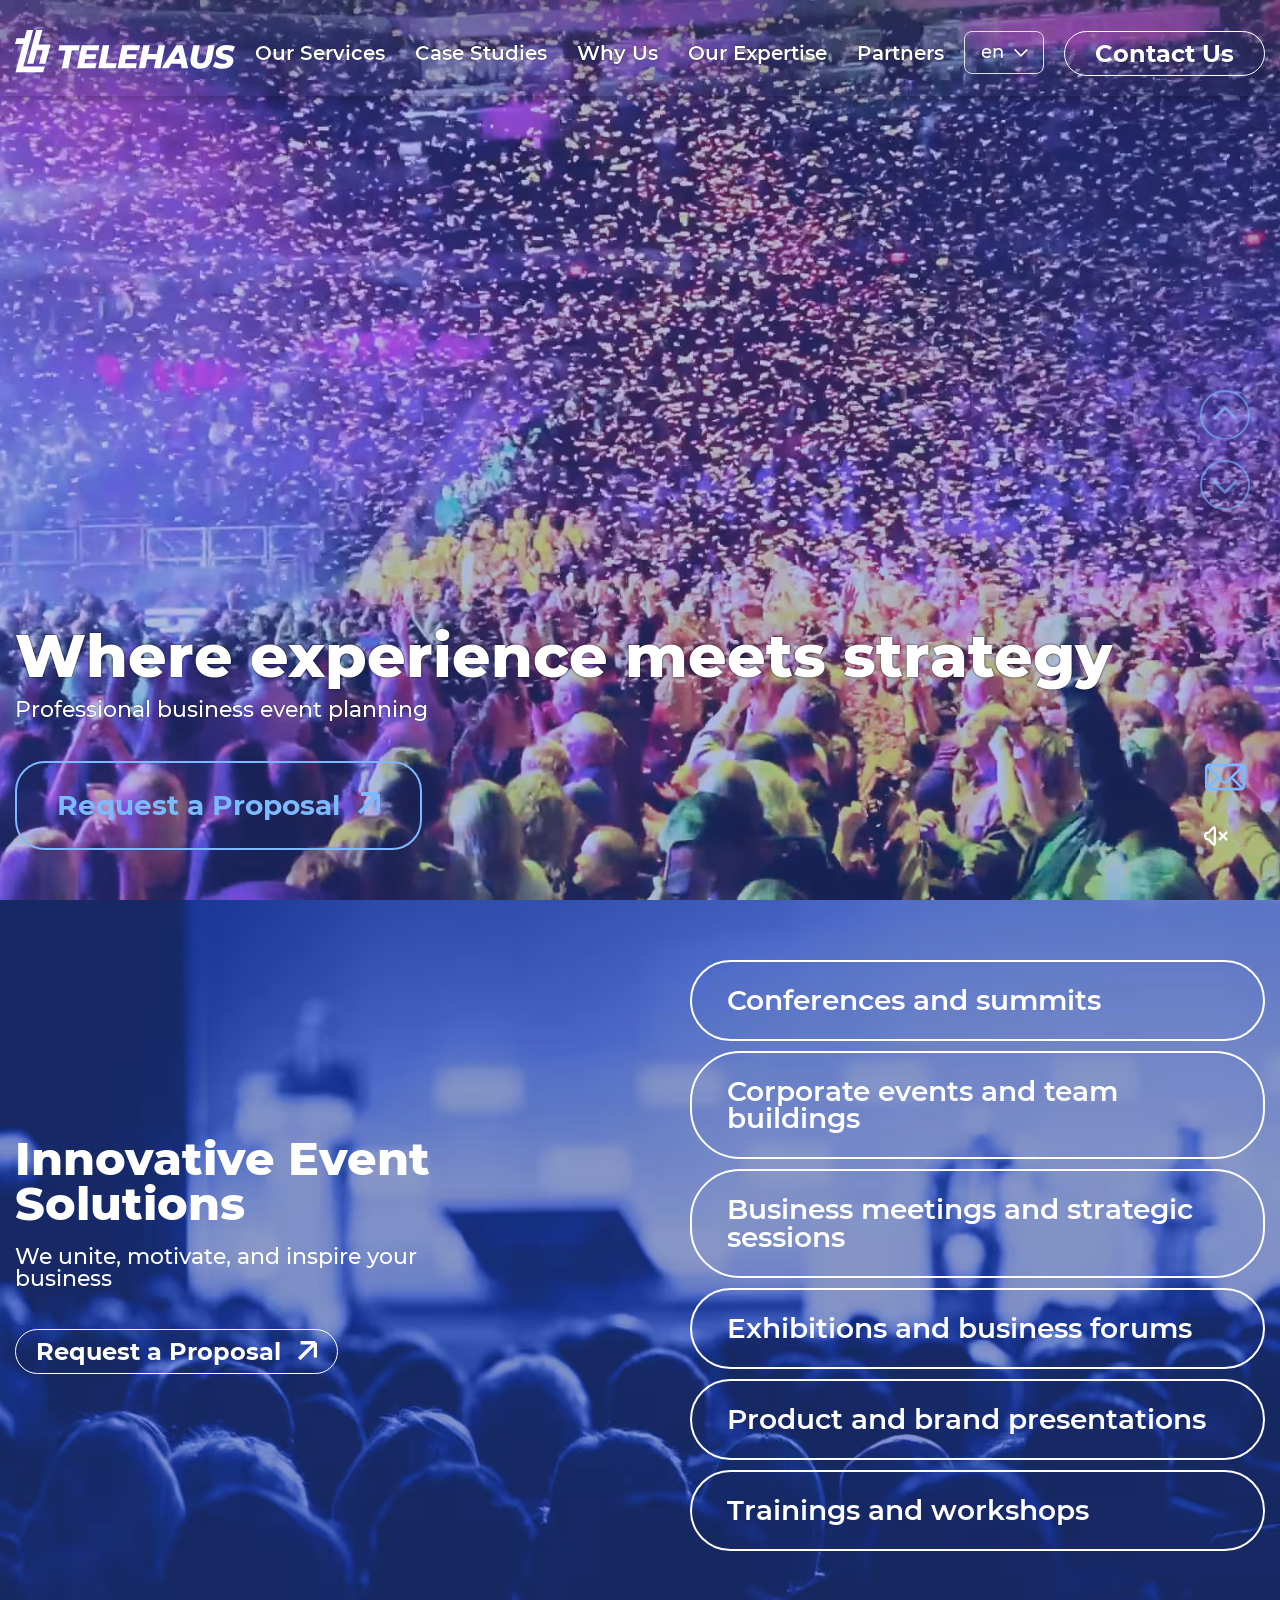
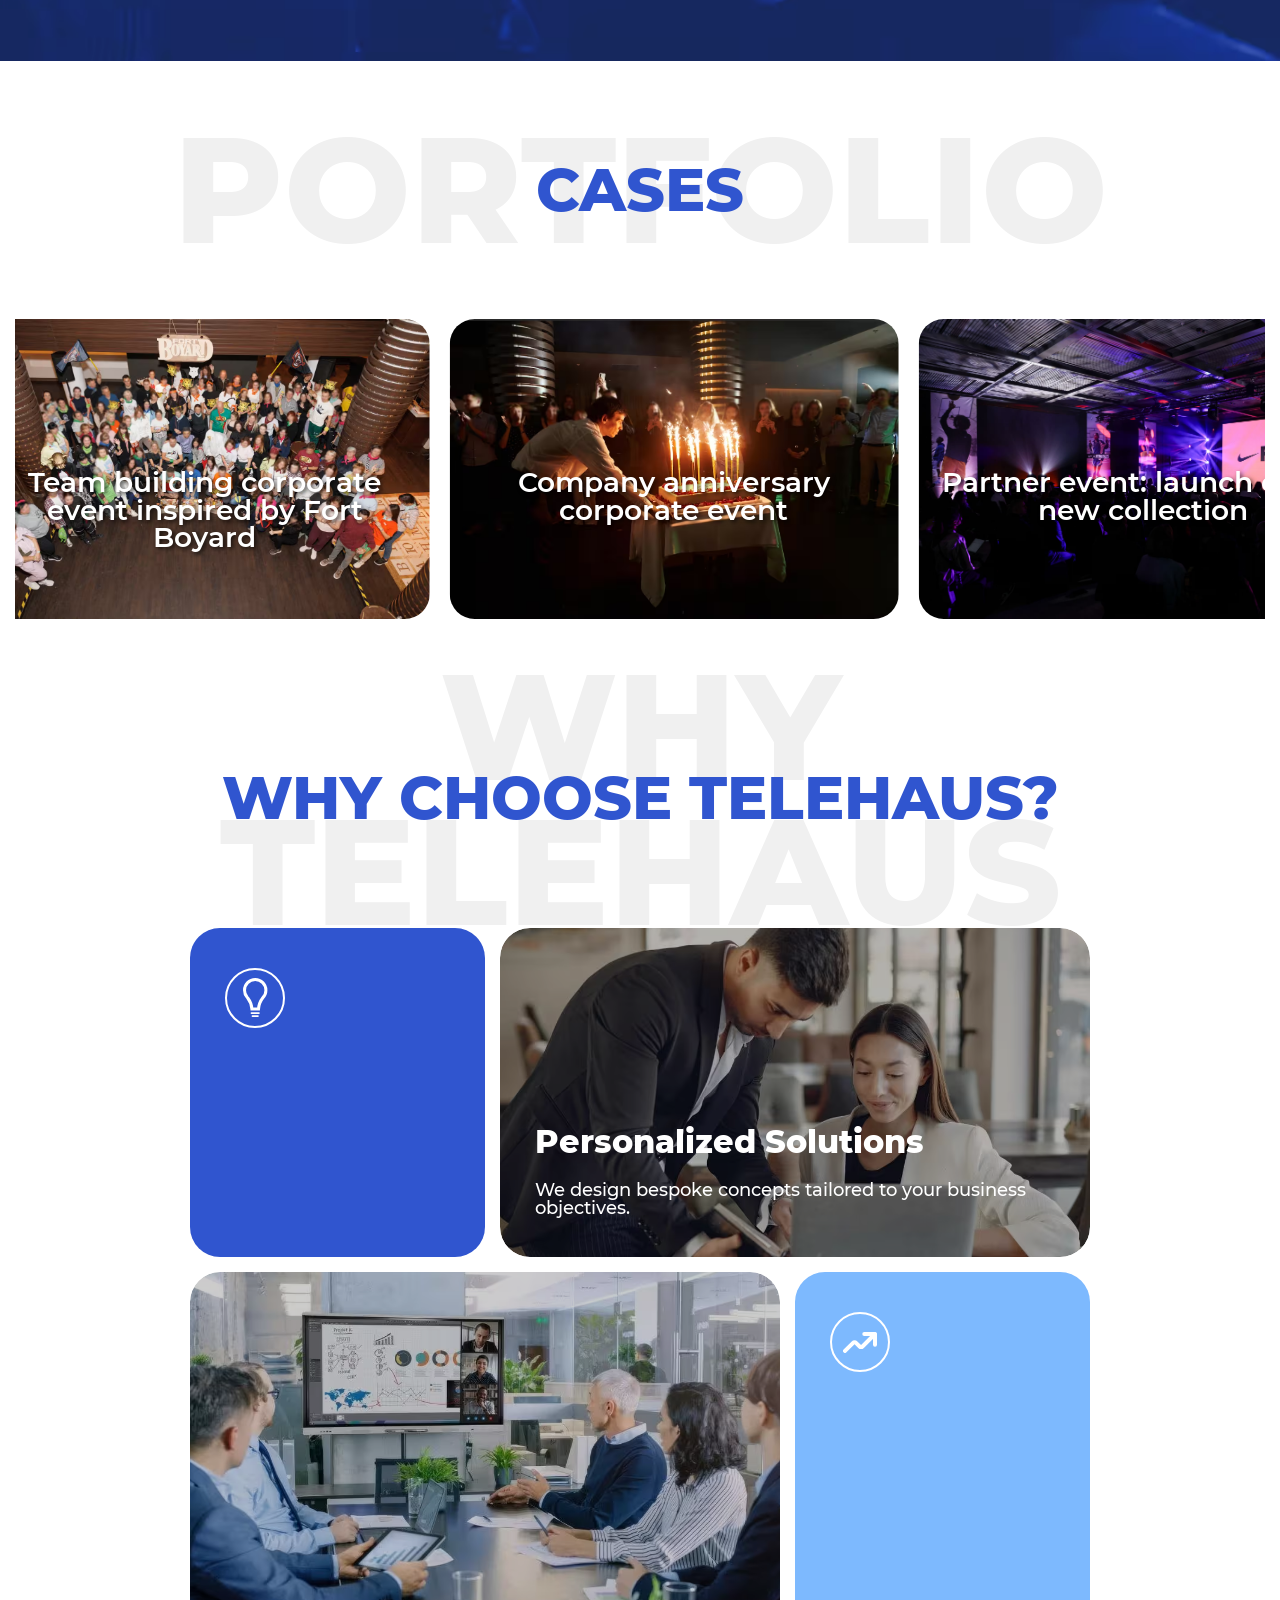
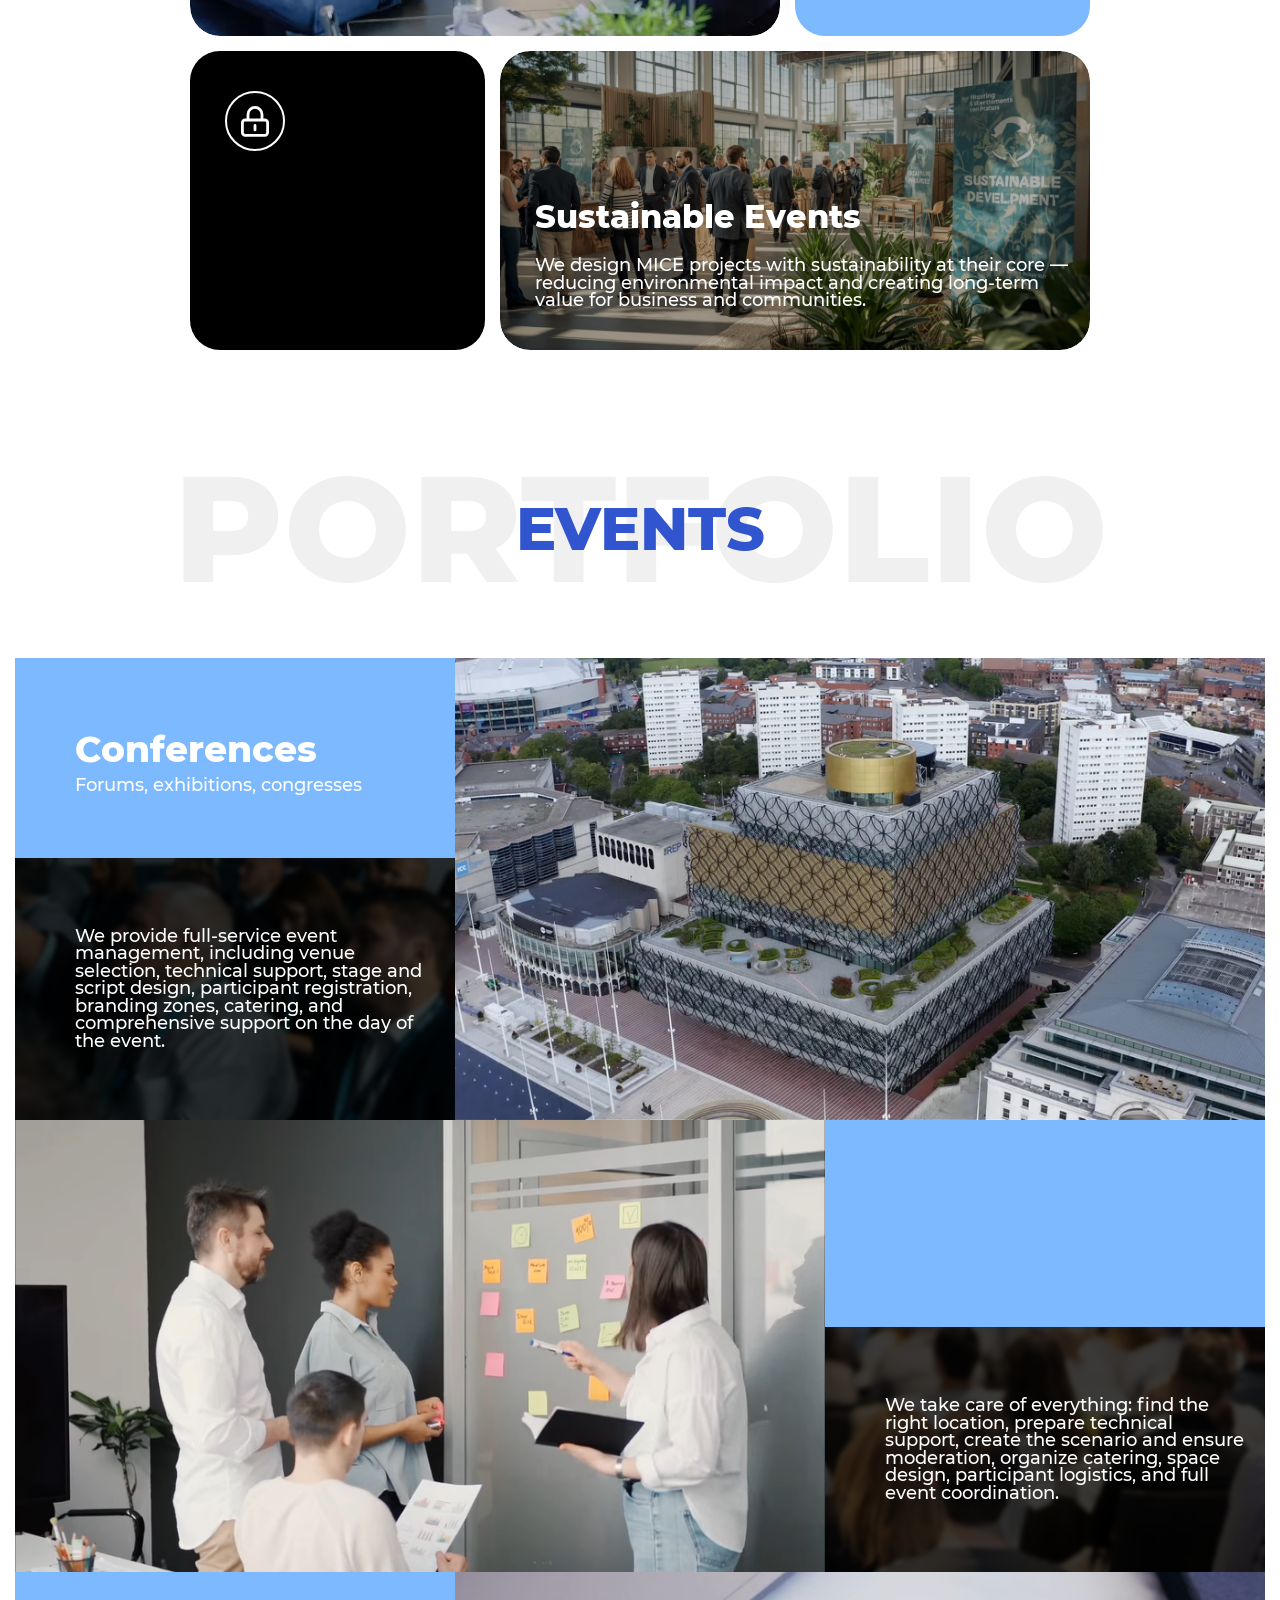
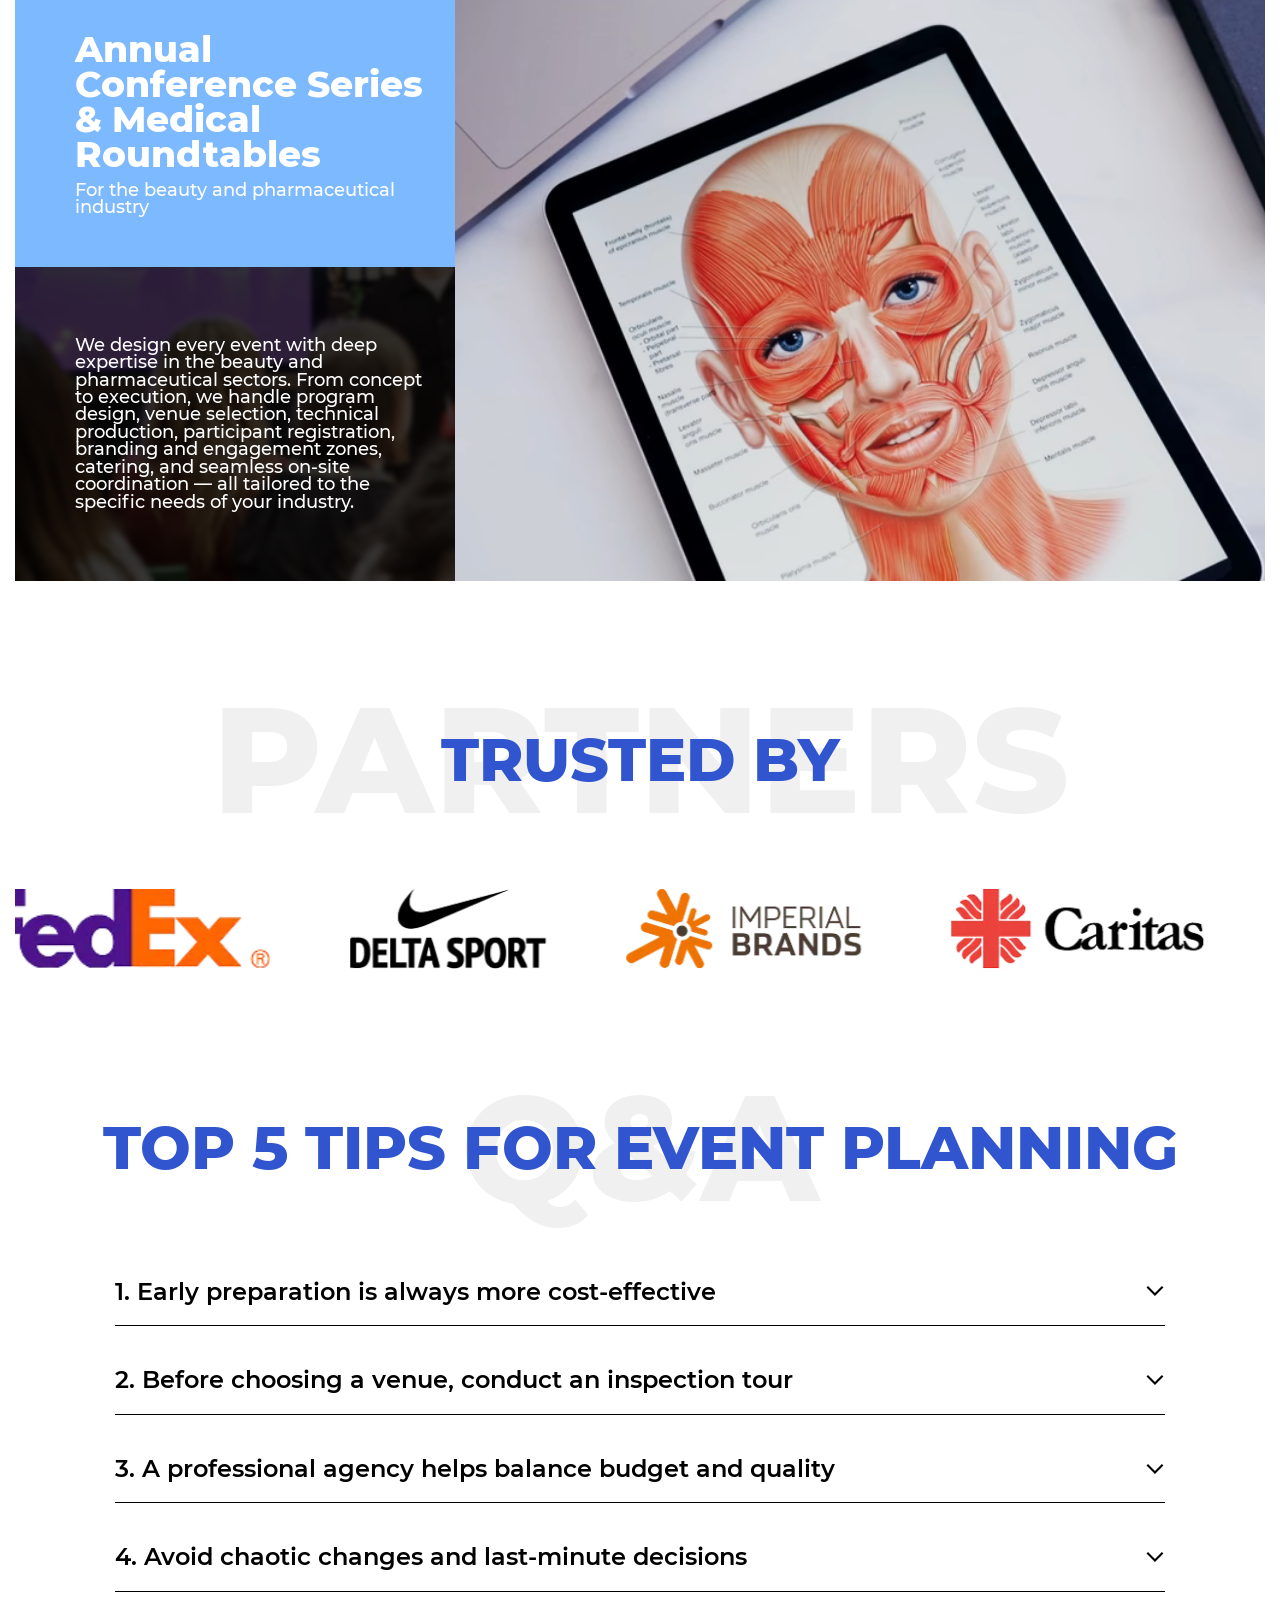
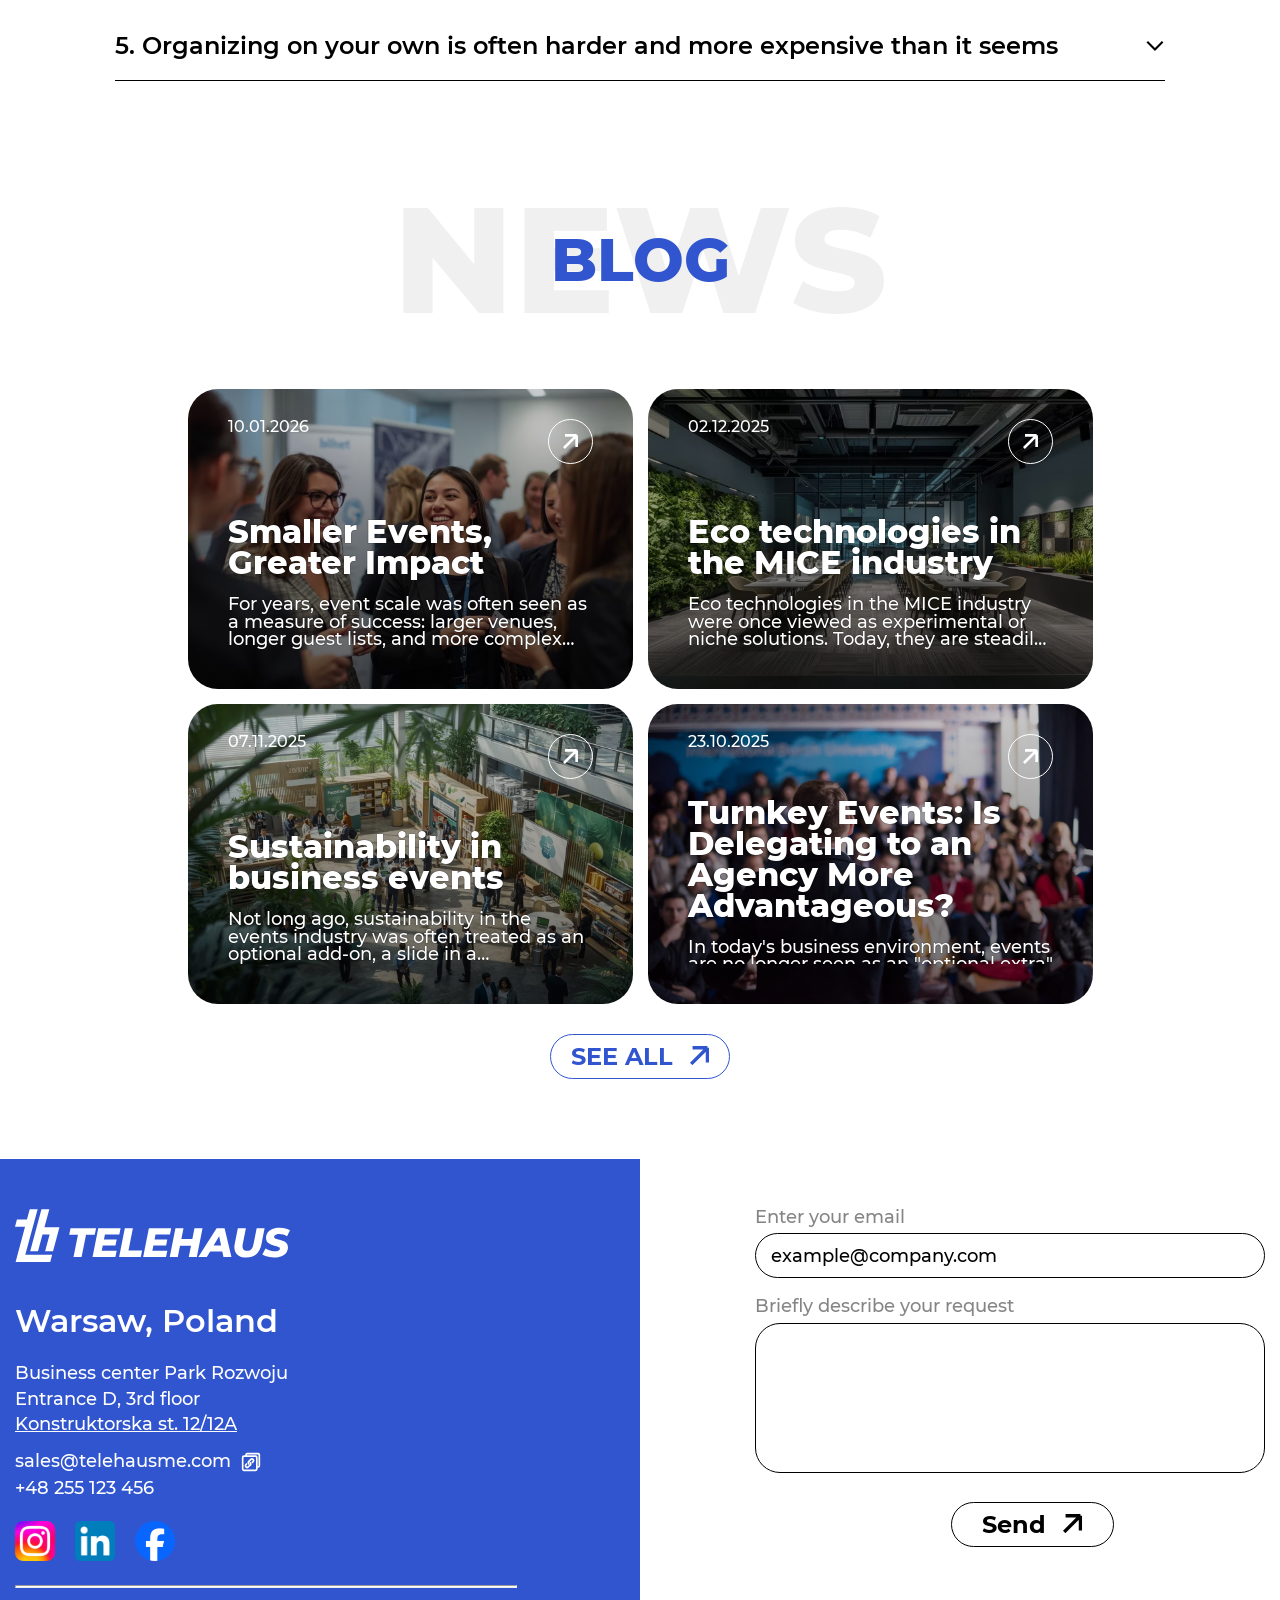
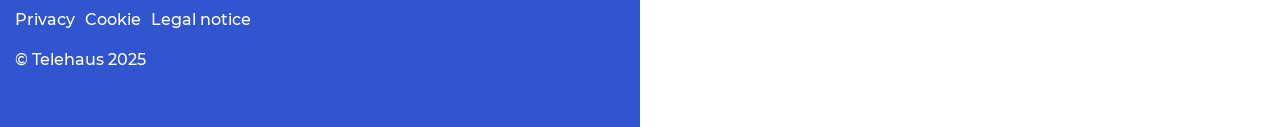
==== commit 39df8921: "feat: add send mail" ====
--- a/index.html
+++ b/index.html
@@ -1,5 +1,5 @@
 <!DOCTYPE html>
-<html lang="uk">
+<html lang="en">
   <head>
     <meta charset="UTF-8" />
     <meta http-equiv="X-UA-Compatible" content="IE=edge" />
@@ -9,14 +9,15 @@
       content="Telehaus — corporate events & MICE in Europe. Strategy, production, logistics, and execution end-to-end"
     />
     <title>Telehaus</title>
-    <link rel="shortcut icon" type="image/ico" href="./assets/img/favicon.svg" />
-
-    <link rel="preload" href="./assets/img/poster.avif" as="image" type="image/avif" fetchpriority="high" />
-    <link rel="preload" href="./assets/fonts/Montserrat-Medium.woff2" as="font" type="font/woff2" crossorigin />
-    <link rel="preload" href="./assets/fonts/Montserrat-SemiBold.woff2" as="font" type="font/woff2" crossorigin />
-
-    <link rel="stylesheet" href="./assets/css/normalize.css" />
-    <link rel="stylesheet" href="./assets/css/style.css" />
+    <link rel="shortcut icon" type="image/ico" href="/assets/img/favicon.svg" />
+
+    <link rel="preload" href="/assets/img/poster.avif" as="image" type="image/avif" fetchpriority="high" />
+    <link rel="preload" href="/assets/fonts/Montserrat-Medium.woff2" as="font" type="font/woff2" crossorigin />
+    <link rel="preload" href="/assets/fonts/Montserrat-SemiBold.woff2" as="font" type="font/woff2" crossorigin />
+
+    <link rel="stylesheet" href="/assets/css/normalize.css" />
+    <link rel="stylesheet" href="/assets/css/lib/splide.min.css" />
+    <link rel="stylesheet" href="/assets/css/style.css" />
   </head>
   <body>
     <svg class="sprite" style="display: none">
@@ -24,33 +25,51 @@
         <path d="M1.06055 15.9L15.4605 1.5M15.4605 1.5H2.26056M15.4605 1.5V14.7" stroke-width="3" />
       </symbol>
       <symbol viewBox="0 0 22 13" fill="none" xmlns="http://www.w3.org/2000/svg" id="arrow">
-        <path d="M0.957031 0.957031L10.957 10.957L20.957 0.957031" stroke="black" stroke-width="2.70667" />
+        <path d="M0.957031 0.957031L10.957 10.957L20.957 0.957031" stroke-width="2.70667" />
       </symbol>
     </svg>
 
-    <header class="header">
+    <header class="header fixed">
       <div class="wrapper">
         <a href="./" class="logo">
-          <img class="logo__img" src="./assets/img/logo.svg" alt="Logo img" width="220" height="43" />
+          <img class="logo__img" src="/assets/img/logo.svg" alt="Logo img" width="220" height="43" />
         </a>
         <nav class="nav">
           <ol class="nav__list list-reset">
             <li class="nav__item">
-              <a href="#about" class="nav__link">Послуги</a>
+              <a href="#about" class="nav__link">Our Services</a>
             </li>
             <li class="nav__item">
-              <a href="#why" class="nav__link">Чому ми?</a>
+              <a href="#projects" class="nav__link">Case Studies</a>
             </li>
             <li class="nav__item">
-              <a href="#portfolio" class="nav__link">Портфоліо</a>
+              <a href="#why" class="nav__link">Why Us</a>
             </li>
             <li class="nav__item">
-              <a href="#partners" class="nav__link">Партнери</a>
+              <a href="#portfolio" class="nav__link">Our Expertise</a>
+            </li>
+            <li class="nav__item">
+              <a href="#partners" class="nav__link">Partners</a>
             </li>
           </ol>
-          <a href="#form" class="btn nav__btn btn-reset">Контакти</a>
+          <a href="#form" class="btn nav__btn btn-reset">Contact Us</a>
         </nav>
-        <a href="#form" class="btn btn-lg btn-reset">Контакти</a>
+        <div class="header__btns">
+          <div class="custom-select">
+            <div class="select-trigger">
+              <span class="select-text placeholder">en</span>
+              <svg class="select-arrow" aria-hidden="true">
+                <use xlink:href="#arrow"></use>
+              </svg>
+            </div>
+            <div class="select-options">
+              <div class="select-option" data-value="en">en</div>
+              <div class="select-option" data-value="pl">pl</div>
+              <div class="select-option" data-value="ua">ua</div>
+            </div>
+          </div>
+          <a href="#form" class="btn btn-lg btn-reset">Contact Us</a>
+        </div>
         <button class="burger btn-reset" aria-label="Відкрити меню">
           <span class="burger__line" aria-hidden="true"></span>
           <span class="burger__line" aria-hidden="true"></span>
@@ -62,18 +81,18 @@
 
     <main>
       <section class="banner">
-        <video class="banner__video-bg" poster="./assets/img/poster.avif" autoplay muted loop playsinline>
-          <source src="./assets/video/banner.webm" type="video/webm" />
-          <source src="./assets/video/banner.mp4" type="video/mp4" />
+        <video class="banner__video-bg" poster="/assets/img/poster.avif" autoplay muted loop playsinline>
+          <source src="/assets/video/banner.webm" type="video/webm" />
+          <source src="/assets/video/banner.mp4" type="video/mp4" />
           Ваш браузер не підтримує відео.
         </video>
         <button class="banner__sound btn-reset" aria-label="Увімкнути звук"></button>
         <div class="wrapper">
-          <h1 class="banner__title">Там, де досвід зустрічається зі стратегією</h1>
-          <p class="banner__subtitle">Професійне планування бізнес подій</p>
+          <h1 class="banner__title">Where experience meets strategy</h1>
+          <p class="banner__subtitle">Professional business event planning</p>
           <div class="banner__links">
             <a href="#form" class="btn btn-fill btn-reset"
-              >Надіслати запит
+              >Request a Proposal
               <svg class="btn__icon" aria-hidden="true">
                 <use xlink:href="#arrow-btn"></use>
               </svg>
@@ -85,22 +104,57 @@
       <section class="about" id="about">
         <div class="wrapper">
           <div class="innovation">
-            <h2 class="innovation__title">Інноваційні рішення для&nbsp;заходів</h2>
-            <p class="innovation__subtitle">Які об'єднують, мотивують і&nbsp;надихають ваш&nbsp;бізнес</p>
+            <h2 class="innovation__title">Innovative Event Solutions</h2>
+            <p class="innovation__subtitle">We unite, motivate, and inspire your business</p>
             <a href="#form" class="btn btn-reset"
-              >Надіслати запит
+              >Request a Proposal
               <svg class="btn__icon" aria-hidden="true">
                 <use xlink:href="#arrow-btn"></use>
               </svg>
             </a>
           </div>
-          <div class="options">
-            <p class="options__item">Конференції та саміти</p>
-            <p class="options__item">Корпоративні події та&nbsp;тімбілдинги</p>
-            <p class="options__item">Бізнес зустрічі та&nbsp;стратегічні сесії</p>
-            <p class="options__item">Виставки та бізнес-форуми</p>
-            <p class="options__item">Презентації продуктів та&nbsp;брендів</p>
-            <p class="options__item">Тренінги та воркшопи</p>
+          <div class="options animation">
+            <p class="options__item">Conferences and summits</p>
+            <p class="options__item">Corporate events and team buildings</p>
+            <p class="options__item">Business meetings and strategic sessions</p>
+            <p class="options__item">Exhibitions and business forums</p>
+            <p class="options__item">Product and brand presentations</p>
+            <p class="options__item">Trainings and workshops</p>
+          </div>
+        </div>
+      </section>
+
+      <section class="project" id="projects">
+        <div class="wrapper">
+          <div class="title">
+            <h2 class="title__text">Cases</h2>
+            <p class="title__subtext">Portfolio</p>
+          </div>
+          <div class="marquee marquee-projects splide">
+            <div class="marquee__content splide__track">
+              <div class="marquee__line splide__list">
+                <div class="marquee__item splide__slide">
+                  <img src="/assets/img/projects/1.avif" alt="..." />
+                  <span class="marquee__text">Team building corporate event inspired by Fort Boyard</span>
+                </div>
+                <div class="marquee__item splide__slide">
+                  <img src="/assets/img/projects/2.avif" alt="..." />
+                  <span class="marquee__text">Company anniversary corporate event</span>
+                </div>
+                <div class="marquee__item splide__slide">
+                  <img src="/assets/img/projects/3.avif" alt="..." />
+                  <span class="marquee__text">Partner event: launch of the new collection</span>
+                </div>
+                <div class="marquee__item splide__slide">
+                  <img src="/assets/img/projects/4.avif" alt="..." />
+                  <span class="marquee__text">World Economic Forum Annual Meeting 2025</span>
+                </div>
+                <div class="marquee__item splide__slide">
+                  <img src="/assets/img/projects/5.avif" alt="..." />
+                  <span class="marquee__text">Pharmaceutical sector annual conference</span>
+                </div>
+              </div>
+            </div>
           </div>
         </div>
       </section>
@@ -108,38 +162,45 @@
       <section class="why" id="why">
         <div class="wrapper">
           <div class="title">
-            <h2 class="title__text">ЧОМУ ОБИРАЮТЬ TELEHAUS? </h2>
-            <p class="title__subtext">ЧОМУ МИ?</p>
+            <h2 class="title__text">Why choose TELEHAUS?</h2>
+            <p class="title__subtext">Why TELEHAUS</p>
           </div>
           <div class="why__content">
             <div class="benefit">
               <div class="benefit__info">
                 <span class="benefit__icon" aria-hidden="true"></span>
-                <h3 class="benefit__title">Досвід</h3>
-                <p class="benefit__text">Понад 10 років успішних MICE-проектів для провідних компаній.</p>
+                <h3 class="benefit__title animation fadeInLeft">Proven Experience</h3>
+                <p class="benefit__text animation fadeInLeft">
+                  Over 10 years of delivering successful MICE projects for leading companies.
+                </p>
               </div>
               <div class="benefit__descr">
-                <h3 class="benefit__title">Сталий розвиток у MICE</h3>
-                <p class="benefit__text">Команда експертів, що дбають про кожну деталь вашого заходу.</p>
+                <h3 class="benefit__title">Personalized Solutions</h3>
+                <p class="benefit__text">We design bespoke concepts tailored to your business objectives.</p>
               </div>
             </div>
             <div class="benefit">
               <div class="benefit__info">
                 <span class="benefit__icon" aria-hidden="true"></span>
-                <h3 class="benefit__title">Інновації</h3>
-                <p class="benefit__text">Застосування сучасних технологій і креативних рішень для WOW-ефекту.</p>
+                <h3 class="benefit__title animation fadeInRight">Innovation & Technology</h3>
+                <p class="benefit__text animation fadeInRight">
+                  Leveraging modern technologies and creative solutions to create impactful event experiences.
+                </p>
               </div>
               <div class="benefit__descr"></div>
             </div>
             <div class="benefit">
               <div class="benefit__info">
                 <span class="benefit__icon" aria-hidden="true"></span>
-                <h3 class="benefit__title">Надійність</h3>
-                <p class="benefit__text">Чітке планування і контроль всіх етапів організації.</p>
+                <h3 class="benefit__title animation fadeInLeft">Reliability</h3>
+                <p class="benefit__text animation fadeInLeft">From planning to delivery, every detail is precisely managed.</p>
               </div>
               <div class="benefit__descr">
-                <h3 class="benefit__title">Індивідуальний підхід</h3>
-                <p class="benefit__text">Кожен проект унікальний, ми створюємо персоналізовані концепції.</p>
+                <h3 class="benefit__title">Sustainable Events</h3>
+                <p class="benefit__text">
+                  We&nbsp;design MICE projects with sustainability at&nbsp;their core&nbsp;&mdash; reducing environmental impact and
+                  creating long-term value for business and communities.
+                </p>
               </div>
             </div>
           </div>
@@ -149,27 +210,27 @@
       <section class="portfolio" id="portfolio">
         <div class="wrapper">
           <div class="title">
-            <h2 class="title__text">ПОДІЇ</h2>
-            <p class="title__subtext">ПОРТФОЛІО</p>
+            <h2 class="title__text">Events</h2>
+            <p class="title__subtext">portfolio</p>
           </div>
           <div class="portfolio__content">
             <div class="event">
               <div class="event__content">
                 <div class="event__header">
-                  <h3 class="event__title">Конференції</h3>
-                  <p class="event__subtitle">Форуми, виставки, конгреси</p>
+                  <h3 class="event__title animation fadeInUp">Conferences</h3>
+                  <p class="event__subtitle animation fadeInUp">Forums, exhibitions, congresses</p>
                 </div>
                 <div class="event__descr">
-                  <p>
-                    Ми беремо на себе організацію під ключ: вибір локації, технічне забезпечення, сцену та сценарій, реєстрацію учасників,
-                    бренд-зони, кейтеринг та супровід у день події.
+                  <p class="animation fadeInUp">
+                    We provide full-service event management, including venue selection, technical support, stage and script design,
+                    participant registration, branding zones, catering, and comprehensive support on the day of the event.
                   </p>
                 </div>
               </div>
               <div class="event__player">
                 <video class="event__video" autoplay muted loop playsinline loading="lazy">
-                  <source src="./assets/video/portfolio/1.webm" type="video/webm" />
-                  <source src="./assets/video/portfolio/1.mp4" type="video/mp4" />
+                  <source src="/assets/video/portfolio/1.webm" type="video/webm" />
+                  <source src="/assets/video/portfolio/1.mp4" type="video/mp4" />
                   Ваш браузер не підтримує відео.
                 </video>
               </div>
@@ -177,20 +238,20 @@
             <div class="event">
               <div class="event__content">
                 <div class="event__header">
-                  <h3 class="event__title">Корпоративні зустрічі</h3>
-                  <p class="event__subtitle">Семінари, тренінги, тімбілдінги</p>
+                  <h3 class="event__title animation fadeInUp">Corporate meetings</h3>
+                  <p class="event__subtitle animation fadeInUp">Seminars, trainings, team building</p>
                 </div>
                 <div class="event__descr">
-                  <p>
-                    Ми подбаємо про все: знайдемо відповідну локацію, налаштуємо технічну частину, створимо сценарій і забезпечимо
-                    модерацію, організуємо кейтеринг, оформлення простору, логістику учасників та повну координацію події.
+                  <p class="animation fadeInUp">
+                    We take care of everything: find the right location, prepare technical support, create the scenario and ensure
+                    moderation, organize catering, space design, participant logistics, and full event coordination.
                   </p>
                 </div>
               </div>
               <div class="event__player">
                 <video class="event__video" autoplay muted loop playsinline loading="lazy">
-                  <source src="./assets/video/portfolio/2.webm" type="video/webm" />
-                  <source src="./assets/video/portfolio/2.mp4" type="video/mp4" />
+                  <source src="/assets/video/portfolio/2.webm" type="video/webm" />
+                  <source src="/assets/video/portfolio/2.mp4" type="video/mp4" />
                   Ваш браузер не підтримує відео.
                 </video>
               </div>
@@ -198,20 +259,21 @@
             <div class="event">
               <div class="event__content">
                 <div class="event__header">
-                  <h3 class="event__title">Циклові конференції та круглі столи</h3>
-                  <p class="event__subtitle">Для б'юті та фарм індустрії</p>
+                  <h3 class="event__title animation fadeInUp">Annual Conference Series & Medical Roundtables</h3>
+                  <p class="event__subtitle animation fadeInUp">For the beauty and pharmaceutical industry</p>
                 </div>
                 <div class="event__descr">
-                  <p>
-                    Ми продумуємо подію від ідеї до реалізації: створюємо концепцію, підбираємо локацію, налаштовуємо техніку, організовуємо
-                    реєстрацію, бренд-зони та кейтеринг — і повністю координуємо день події.
+                  <p class="animation fadeInUp">
+                    We design every event with deep expertise in the beauty and pharmaceutical sectors. From concept to execution, we handle
+                    program design, venue selection, technical production, participant registration, branding and engagement zones,
+                    catering, and seamless on-site coordination — all tailored to the specific needs of your industry.
                   </p>
                 </div>
               </div>
               <div class="event__player">
                 <video class="event__video" autoplay muted loop playsinline loading="lazy">
-                  <source src="./assets/video/portfolio/3.webm" type="video/webm" />
-                  <source src="./assets/video/portfolio/3.mp4" type="video/mp4" />
+                  <source src="/assets/video/portfolio/3.webm" type="video/webm" />
+                  <source src="/assets/video/portfolio/3.mp4" type="video/mp4" />
                   Ваш браузер не підтримує відео.
                 </video>
               </div>
@@ -220,203 +282,129 @@
         </div>
       </section>
 
-      <section class="team">
+      <section class="partners" id="partners">
         <div class="wrapper">
           <div class="title">
-            <h2 class="title__text">НАША КОМАНДА</h2>
-            <p class="title__subtext">ХТО МИ?</p>
-          </div>
-          <div class="team__content">
-            <div class="card">
-              <div class="card__front view">
-                <img class="card__img" src="./assets/img/team/1.avif" alt="..." />
-              </div>
-              <div class="card__back view">
-                <p class="card__name">Ім’я Прізвище</p>
-                <p class="card__position">/посада</p>
-                <p class="card__descr">опис</p>
-              </div>
-            </div>
-            <div class="card">
-              <div class="card__front view">
-                <img class="card__img" src="./assets/img/team/2.avif" alt="..." />
-              </div>
-              <div class="card__back view">
-                <p class="card__name">Ім’я Прізвище</p>
-                <p class="card__position">/посада</p>
-                <p class="card__descr">опис</p>
-              </div>
-            </div>
-            <div class="card">
-              <div class="card__front view">
-                <img class="card__img" src="./assets/img/team/3.avif" alt="..." />
-              </div>
-              <div class="card__back view">
-                <p class="card__name">Ім’я Прізвище</p>
-                <p class="card__position">/посада</p>
-                <p class="card__descr">опис</p>
-              </div>
-            </div>
-            <div class="card">
-              <div class="card__front view">
-                <img class="card__img" src="./assets/img/team/4.avif" alt="..." />
-              </div>
-              <div class="card__back view">
-                <p class="card__name">Ім’я Прізвище</p>
-                <p class="card__position">/посада</p>
-                <p class="card__descr">опис</p>
-              </div>
-            </div>
-            <div class="card">
-              <div class="card__front view">
-                <img class="card__img" src="./assets/img/team/5.avif" alt="..." />
-              </div>
-              <div class="card__back view">
-                <p class="card__name">Ім’я Прізвище</p>
-                <p class="card__position">/посада</p>
-                <p class="card__descr">опис</p>
-              </div>
-            </div>
-            <div class="card">
-              <div class="card__front view">
-                <img class="card__img" src="./assets/img/team/2.avif" alt="..." />
-              </div>
-              <div class="card__back view">
-                <p class="card__name">Ім’я Прізвище</p>
-                <p class="card__position">/посада</p>
-                <p class="card__descr">опис</p>
-              </div>
-            </div>
-          </div>
-        </div>
-      </section>
-
-      <section class="partners" id="partners">
+            <h2 class="title__text">Trusted by</h2>
+            <p class="title__subtext">Partners</p>
+          </div>
+          <div class="marquee marquee-partners splide">
+            <div class="marquee__content splide__track">
+              <div class="marquee__line splide__list">
+                <img class="splide__slide" src="/assets/img/partners/1.webp" alt="..." />
+                <img class="splide__slide" src="/assets/img/partners/2.webp" alt="..." />
+                <img class="splide__slide" src="/assets/img/partners/3.webp" alt="..." />
+                <img class="splide__slide" src="/assets/img/partners/4.webp" alt="..." />
+                <img class="splide__slide" src="/assets/img/partners/5.webp" alt="..." />
+
+                <img class="splide__slide" src="/assets/img/partners/1.webp" alt="..." />
+                <img class="splide__slide" src="/assets/img/partners/2.webp" alt="..." />
+                <img class="splide__slide" src="/assets/img/partners/3.webp" alt="..." />
+                <img class="splide__slide" src="/assets/img/partners/4.webp" alt="..." />
+                <img class="splide__slide" src="/assets/img/partners/5.webp" alt="..." />
+              </div>
+            </div>
+          </div>
+        </div>
+      </section>
+
+      <section class="faq">
         <div class="wrapper">
           <div class="title">
-            <h2 class="title__text">НАМ ДОВІРЯЮТЬ</h2>
-            <p class="title__subtext">ПАРТНЕРИ</p>
-          </div>
-        </div>
-
-        <div class="marquee">
-          <div class="marquee__content">
-            <div class="marquee__line">
-              <img src="./assets/img/partners/1.webp" alt="..." />
-              <img src="./assets/img/partners/2.webp" alt="..." />
-              <img src="./assets/img/partners/3.webp" alt="..." />
-              <img src="./assets/img/partners/4.webp" alt="..." />
-              <img src="./assets/img/partners/5.webp" alt="..." />
-            </div>
-            <div class="marquee__line" aria-hidden="true">
-              <img src="./assets/img/partners/1.webp" alt="..." />
-              <img src="./assets/img/partners/2.webp" alt="..." />
-              <img src="./assets/img/partners/3.webp" alt="..." />
-              <img src="./assets/img/partners/4.webp" alt="..." />
-              <img src="./assets/img/partners/5.webp" alt="..." />
-            </div>
-          </div>
-        </div>
-      </section>
-
-      <section class="faq">
-        <div class="wrapper">
-          <div class="title">
-            <h2 class="title__text">Топ 5 порад для планування події</h2>
+            <h2 class="title__text">Top 5 tips for event planning</h2>
             <p class="title__subtext">Q&A</p>
           </div>
           <div class="accordion">
             <div class="accordion__item">
               <button class="accordion__btn btn-reset" aria-expanded="false">
-                <span class="accordion__title">1. Завчасна підготовка завжди дешевше та ефективніше</span>
+                <span class="accordion__title">1. Early preparation is always more cost-effective</span>
                 <svg class="accordion__icon">
                   <use xlink:href="#arrow"></use>
                 </svg>
               </button>
               <div class="accordion__content" aria-hidden="true">
                 <p>
-                  Підготовка до заходу напряму впливає на бюджет. Раннє бронювання готелів, залів та авіаквитків може зекономити десятки
-                  відсотків бюджету, адже ринок працює за принципом динамічного ціноутворення: низький попит = нижча вартість. Якщо
-                  планування починається за кілька місяців або навіть рік-два для великих щорічних подій, вибір локацій ширший, умови
-                  вигідніші, а ризики ажіотажного підвищення цін мінімальні.
+                  Event planning has a direct impact on your budget. Securing hotels, venues, and flights early can save significant costs,
+                  as dynamic pricing favors early bookings. Planning months—or even 1–2 years ahead for large recurring events—provides more
+                  options, better conditions, and minimizes the risk of unexpected price increases.
                 </p>
               </div>
             </div>
             <div class="accordion__item">
               <button class="accordion__btn btn-reset" aria-expanded="false">
-                <span class="accordion__title">2. Перед вибором локації проведіть інспекційний тур</span>
+                <span class="accordion__title">2. Before choosing a venue, conduct an inspection tour</span>
                 <svg class="accordion__icon">
                   <use xlink:href="#arrow"></use>
                 </svg>
               </button>
               <div class="accordion__content" aria-hidden="true">
                 <p>
-                  Якщо івент проходить у новому місті чи країні, перед фінальним рішенням варто особисто відвідати потенційні готелі й
-                  майданчики. Інспекція дозволяє пройти шлях гостя, оцінити інфраструктуру, перевірити логістику, побачити сусідні локації
-                  та переконатися, що обраний простір відповідає цілям заходу. Це суттєво знижує ризики та допомагає прийняти обгрунтоване
-                  рішення.
+                  If the event takes place in a new city or country, it is worth personally visiting potential hotels and venues before
+                  making a final decision. An inspection allows you to walk the guest journey, evaluate infrastructure, check logistics, see
+                  nearby locations, and ensure the chosen space meets the event goals. It significantly reduces risks and supports informed
+                  decision-making.
                 </p>
               </div>
             </div>
             <div class="accordion__item">
               <button class="accordion__btn btn-reset" aria-expanded="false">
-                <span class="accordion__title">3. Збалансувати бюджет і якість допоможе професійне агентство</span>
+                <span class="accordion__title">3. A professional agency helps balance budget and quality</span>
                 <svg class="accordion__icon">
                   <use xlink:href="#arrow"></use>
                 </svg>
               </button>
               <div class="accordion__content" aria-hidden="true">
                 <p>
-                  Спроби «вичавити максимум» з мінімального бюджету або вибір найдешевших підрядників часто призводять до проблем. У той же
-                  час дорогі послуги не завжди гарантують відповідну якість. Агентство завдяки досвіду та партнерським відносинам з
-                  постачальниками пропонує оптимальні варіанти у заданих фінансових рамках, забезпечує відповідний рівень сервісу та захищає
-                  від зайвих витрат.
+                  Attempts to “squeeze the most” from a minimal budget or selecting low-cost vendors often lead to problems. Likewise,
+                  expensive services do not always guarantee the desired quality. Thanks to experience and strong supplier relationships, a
+                  professional agency delivers optimal solutions within the set budget, ensures appropriate service levels, and protects
+                  against unnecessary costs.
                 </p>
               </div>
             </div>
             <div class="accordion__item">
               <button class="accordion__btn btn-reset" aria-expanded="false">
-                <span class="accordion__title">4. Уникайте хаотичних змін і рішень в останній момент</span>
+                <span class="accordion__title">4. Avoid chaotic changes and last-minute decisions</span>
                 <svg class="accordion__icon">
                   <use xlink:href="#arrow"></use>
                 </svg>
               </button>
               <div class="accordion__content" aria-hidden="true">
                 <p>
-                  Невчасне бронювання залів або номерів без точної кількості гостей може спричинити серйозні проблеми: пусті зали та
-                  оплачені, але незаселені номери, або навпаки брак місць і необхідність скасування чи термінового перепланування. Різні
-                  зміни призводять до подорожчання і ускладнюють проект, тому чітке планування — ключ до стабільності.
+                  Late booking of rooms or venues without an exact guest count can cause serious problems: empty halls and paid but unused
+                  rooms, or a lack of space requiring cancellations or urgent replanning. Frequent changes increase costs and complicate
+                  project execution, so precise planning is key to stability.
                 </p>
               </div>
             </div>
             <div class="accordion__item">
               <button class="accordion__btn btn-reset" aria-expanded="false">
-                <span class="accordion__title">5. Самостійна організація часто складніша та дорожча, ніж здається</span>
+                <span class="accordion__title">5. Organizing on your own is often harder and more expensive than it seems</span>
                 <svg class="accordion__icon">
                   <use xlink:href="#arrow"></use>
                 </svg>
               </button>
               <div class="accordion__content" aria-hidden="true">
                 <p>
-                  Професійні агентства мають великий досвід, налагоджену базу підрядників та глибоке розуміння сезонності, логістики,
-                  місцевої специфіки й мікродеталей, які легко упустити. Питання віз, правил перетину кордону, оптимальних маршрутів,
-                  ресторанних рекомендацій, нюансів багажу — усе це потребує експертизи. Агенція знімає операційний тягар, зберігає ресурси
-                  та гарантує якість організації завдяки досвіду проведення тисяч івентів.
-                </p>
-              </div>
-            </div>
-          </div>
-        </div>
-      </section>
-
-      <section class="blog">
+                  Professional agencies have extensive experience, a verified network of vendors, and deep knowledge of seasonality,
+                  logistics, local specifics, and micro-details that are easy to miss. Visa issues, border regulations, optimal routes,
+                  restaurant recommendations, or luggage nuances require expertise. The agency takes on the operational burden, saves
+                  resources, and ensures high-quality event execution thanks to experience from thousands of events.
+                </p>
+              </div>
+            </div>
+          </div>
+        </div>
+      </section>
+
+      <section class="blog" id="blog">
         <div class="wrapper">
           <div class="title">
-            <h2 class="title__text">БЛОГ</h2>
-            <p class="title__subtext">НОВИНИ</p>
+            <h2 class="title__text">Blog</h2>
+            <p class="title__subtext">News</p>
           </div>
           <div class="blog__content">
-            <a href="./article/?id=1" class="blog__link btn-reset" style="background-image: url('./assets/img/blog/1.avif')">
+            <a href="/article/?id=1" class="blog__link btn-reset" style="background-image: url('../assets/img/blog/1.avif')">
               <span class="link__icon" aria-hidden="true"></span>
               <p class="link__title">Звана вечеря як бізнес-івент</p>
               <p class="link__descr">
@@ -424,7 +412,7 @@
                 бізнес-формат, який працює і на HR, і на маркетинг, і на репутацію бренду.
               </p>
             </a>
-            <a href="./article/?id=2" class="blog__link btn-reset" style="background-image: url('./assets/img/blog/2.avif')">
+            <a href="/article/?id=2" class="blog__link btn-reset" style="background-image: url('../assets/img/blog/2.avif')">
               <span class="link__icon" aria-hidden="true"></span>
               <p class="link__title">MICE-тренди в Європі 2025-2026 років</p>
               <p class="link__descr">
@@ -433,7 +421,7 @@
                 “зустрічами” й перетворюються на досвід, що має цінність для бізнесу і людей.
               </p>
             </a>
-            <a href="./article/?id=3" class="blog__link btn-reset" style="background-image: url('./assets/img/blog/3.avif')">
+            <a href="/article/?id=3" class="blog__link btn-reset" style="background-image: url('../assets/img/blog/3.avif')">
               <span class="link__icon" aria-hidden="true"></span>
               <p class="link__title">Івент під ключ: делегувати агенції вигідніше?</p>
               <p class="link__descr">
@@ -444,8 +432,8 @@
               </p>
             </a>
           </div>
-          <a class="btn btn-fill btn-reset blog-btn" href="./blog">
-            дивитись все
+          <a class="btn btn-fill btn-reset blog-btn" href="/blog">
+            See all
             <svg class="btn__icon" aria-hidden="true">
               <use xlink:href="#arrow-btn"></use>
             </svg>
@@ -458,7 +446,7 @@
       <div class="wrapper">
         <div class="request__contacts">
           <a href="./" class="logo btn-reset">
-            <img class="contacts__logo" src="./assets/img/logo.svg" alt="Logo" width="275" height="54" />
+            <img class="contacts__logo" src="/assets/img/logo.svg" alt="Logo" width="275" height="54" />
           </a>
           <h2 class="contacts__title">Warsaw, Poland</h2>
           <div class="address">
@@ -508,20 +496,25 @@
             </li>
           </ul>
           <hr class="contacts__line" />
+          <div class="policy">
+            <a href="/privacy/" class="policy__link btn-reset" target="_blank" rel="noopener noreferrer">Privacy</a>
+            <a href="/cookie/" class="policy__link btn-reset" target="_blank" rel="noopener noreferrer">Cookie</a>
+            <a href="/legal/" class="policy__link btn-reset" target="_blank" rel="noopener noreferrer">Legal notice</a>
+          </div>
           <p class="contacts__copy">&copy; Telehaus 2025</p>
         </div>
-        <form class="request__form" action="./assets/php/mail.php" method="post">
+        <form class="request__form" action="/assets/php/mail.php" method="post">
           <div class="form__row">
-            <label for="email">Введіть ваш email</label>
+            <label for="email">Enter your email</label>
             <input name="E-mail" type="email" id="email" placeholder="example@company.com" data-validate-field="email" autocomplete="off" />
           </div>
           <div class="form__row">
-            <label for="descr">Коротко опишіть ваш запит</label>
+            <label for="descr">Briefly describe your request</label>
             <textarea name="Опис" id="descr" cols="30" rows="4"></textarea>
           </div>
           <div class="form__btns">
             <button class="btn btn-dark form__btn btn-reset" type="submit">
-              Надіслати
+              Send
               <svg class="btn__icon" aria-hidden="true">
                 <use xlink:href="#arrow-btn"></use>
               </svg>
@@ -531,35 +524,44 @@
       </div>
     </footer>
 
-    <script src="./assets/js/blog.js"></script>
-    <script>
-      const blog = document.querySelector('.blog__content');
-      getData().then((data) => {
-        const newData = data.toReversed().slice(0, 4);
-        let blogContent = '';
-
-        newData.forEach((el) => {
-          blogContent += `<a href="./article/?id=${el.id}" class="blog__link btn-reset" style="background: linear-gradient(to bottom, rgba(0, 0, 0, 0.2), rgba(0, 0, 0, 0.6)), center/cover no-repeat url('./assets/img/blog/${el.img}')">
-        <div class="link__header">
-          <span class="link__date">${el.createdAt}</span>
-          <span class="link__icon" aria-hidden="true"></span>
-        </div>
-        <p class="link__title">${el.title}</p>
-        <p class="link__descr">${el.subtitle}</p>
-      </a>`;
-        });
-        blog.innerHTML = blogContent;
-      });
-    </script>
-    <script src="./assets/js/lib/inputmask.min.js"></script>
-    <script src="./assets/js/lib/just-validate.min.js"></script>
-    <script src="./assets/js/fixed-header.js"></script>
-    <script src="./assets/js/video-bg.js"></script>
-    <script src="./assets/js/accordion.js"></script>
-    <script src="./assets/js/burger.js"></script>
-    <script src="./assets/js/links.js"></script>
-    <script src="./assets/js/form.js"></script>
-    <script src="./assets/js/mail-link.js"></script>
-    <script src="./assets/js/animation.js"></script>
+    <div class="section-btns fixed">
+      <button class="section-btn section-btn--prev btn-reset" aria-label="Попередній блок"></button>
+      <button class="section-btn section-btn--next btn-reset" aria-label="Наступний блок"></button>
+    </div>
+
+    <div class="tooltip fixed">
+      <button class="tooltip__btn btn-reset" aria-labelledby="form-tooltip" aria-label="Відкрити форму"></button>
+      <div class="tooltip__body" role="tooltip" id="form-tooltip">
+        <form class="tooltip__form" action="/assets/php/mail.php" method="post">
+          <input
+            class="tooltip__input"
+            type="email"
+            name="Email"
+            placeholder="example@company.com"
+            data-validate-field="email"
+            autocomplete="off"
+          />
+        </form>
+      </div>
+    </div>
+
+    <script src="/assets/js/getData.js"></script>
+    <script src="/assets/js/select.js"></script>
+    <script src="/assets/js/language.js"></script>
+    <script src="/assets/js/lib/inputmask.min.js"></script>
+    <script src="/assets/js/lib/just-validate.min.js"></script>
+    <script src="/assets/js/fixed-header.js"></script>
+    <script src="/assets/js/video-bg.js"></script>
+    <script src="/assets/js/accordion.js"></script>
+    <script src="/assets/js/burger.js"></script>
+    <script src="/assets/js/links.js"></script>
+    <script src="/assets/js/form.js"></script>
+    <script src="/assets/js/mail-link.js"></script>
+    <script src="/assets/js/animation.js"></script>
+    <script src="/assets/js/moving.js"></script>
+    <script src="/assets/js/lib/splide.min.js"></script>
+    <script src="/assets/js/lib/splide-extension-auto-scroll.min.js"></script>
+    <script src="/assets/js/marquee.js"></script>
+    <script src="/assets/js/tooltip.js"></script>
   </body>
 </html>
--- a/assets/css/style.css
+++ b/assets/css/style.css
@@ -31,7 +31,6 @@
   font-family: "Montserrat", Verdana, sans-serif;
   font-weight: bold;
   font-size: 24px;
-  text-transform: uppercase;
   color: #fff;
   border: 1px solid #fff;
   border-radius: 30px;
@@ -85,6 +84,21 @@
 }
 .btn-dark:active .btn__icon {
   stroke: #000;
+}
+.btn-reverse {
+  margin: 20px auto 0;
+  width: -moz-fit-content;
+  width: fit-content;
+  display: inline-flex;
+  align-items: center;
+  -moz-column-gap: 15px;
+       column-gap: 15px;
+}
+.btn-reverse .btn__icon {
+  transform: scaleX(-1);
+}
+.btn-reverse:hover .btn__icon {
+  transform: scaleX(-1) rotate(45deg);
 }
 
 @media screen and (max-width: 768px) {
@@ -103,8 +117,17 @@
   font-size: 18px;
   font-weight: 500;
   line-height: 1;
-  color: rgba(0, 0, 0, 0.5019607843);
+  color: #000;
   outline: none;
+}
+input::-moz-placeholder, textarea::-moz-placeholder {
+  color: #000;
+  opacity: 1;
+}
+input::placeholder,
+textarea::placeholder {
+  color: #000;
+  opacity: 1;
 }
 
 textarea {
@@ -123,6 +146,103 @@
     height: 100px;
   }
 }
+.custom-select {
+  width: 80px;
+  position: relative;
+  z-index: 1;
+}
+.custom-select .select-trigger {
+  background: transparent;
+  border: 1px solid #e0e0e0;
+  border-radius: 8px;
+  padding: 12px 40px 12px 16px;
+  cursor: pointer;
+  display: flex;
+  align-items: center;
+  justify-content: space-between;
+  transition: all 0.3s ease;
+  -webkit-user-select: none;
+     -moz-user-select: none;
+          user-select: none;
+}
+.custom-select .select-trigger.active {
+  border-color: #7db9fe;
+  border-bottom-left-radius: 0;
+  border-bottom-right-radius: 0;
+  box-shadow: 0 4px 12px rgba(102, 126, 234, 0.15);
+}
+.custom-select .select-text {
+  color: #fff;
+}
+.custom-select .select-arrow {
+  position: absolute;
+  right: 16px;
+  top: 50%;
+  transform: translateY(-50%);
+  width: 14px;
+  height: 10px;
+  stroke: #fff !important;
+  fill: #fff;
+  transition: transform 0.3s ease;
+}
+.custom-select .select-options {
+  position: absolute;
+  top: calc(100% - 2px);
+  left: 0;
+  right: 0;
+  background: white;
+  border: 2px solid #7db9fe;
+  border-top: none;
+  border-bottom-left-radius: 8px;
+  border-bottom-right-radius: 8px;
+  max-height: 0;
+  overflow: hidden;
+  opacity: 0;
+  transition: all 0.3s ease;
+  z-index: 10;
+  box-shadow: 0 8px 16px rgba(102, 126, 234, 0.15);
+}
+.custom-select .select-options.active {
+  max-height: 280px;
+  opacity: 1;
+  overflow-y: auto;
+  border-top: 1px solid #7db9fe;
+}
+.custom-select .select-option {
+  padding: 12px 16px;
+  cursor: pointer;
+  transition: all 0.2s ease;
+  color: #333;
+  font-size: 15px;
+}
+.custom-select .select-option:hover {
+  background: #f0f2ff;
+  color: #667eea;
+}
+.custom-select .select-option.selected {
+  color: #3055cf;
+}
+.custom-select .select-option:last-child {
+  border-bottom-left-radius: 6px;
+  border-bottom-right-radius: 6px;
+}
+.custom-select .result {
+  background: #f8f9fa;
+  padding: 16px;
+  border-radius: 8px;
+  text-align: center;
+  color: #666;
+  font-size: 14px;
+  min-height: 50px;
+  display: flex;
+  align-items: center;
+  justify-content: center;
+}
+.custom-select .result.has-value {
+  color: #333;
+  font-weight: 500;
+}
+
 .burger {
   flex-shrink: 0;
   margin-left: 10px;
@@ -258,6 +378,109 @@
     margin-top: 15px;
   }
 }
+.animation {
+  opacity: 0;
+  animation-duration: 1s;
+  animation-fill-mode: both;
+  animation-name: none;
+}
+.animation.animated {
+  opacity: 1;
+}
+.animation.animated.fadeInLeft {
+  animation-name: fadeInLeft;
+}
+.animation.animated.fadeInRight {
+  animation-name: fadeInRight;
+}
+.animation.animated.fadeInUp {
+  animation-name: fadeInUp;
+}
+
+@keyframes fadeInUp {
+  from {
+    opacity: 0;
+    transform: translate3d(0, 40px, 0);
+  }
+  to {
+    opacity: 1;
+    transform: translate3d(0, 0, 0);
+  }
+}
+@keyframes fadeInLeft {
+  from {
+    opacity: 0;
+    transform: translate3d(-40px, 0, 0);
+  }
+  to {
+    opacity: 1;
+    transform: translate3d(0, 0, 0);
+  }
+}
+@keyframes fadeInRight {
+  from {
+    opacity: 0;
+    transform: translate3d(40px, 0, 0);
+  }
+  to {
+    opacity: 1;
+    transform: translate3d(0, 0, 0);
+  }
+}
+.tooltip {
+  position: fixed;
+  z-index: 0;
+  right: 30px;
+  bottom: 100px;
+}
+.tooltip__btn {
+  width: 50px;
+  height: 40px;
+  background-image: url("data:image/svg+xml,%3Csvg xmlns='http://www.w3.org/2000/svg' fill='%237db9fe' xmlns:xlink='http://www.w3.org/1999/xlink' viewBox='0 0 512 512' xml:space='preserve'%3E%3Cpath d='M461.913,83.478H50.087C22.467,83.478,0,105.974,0,133.565v244.87c0,27.622,22.498,50.087,50.087,50.087h411.826 c27.578,0,50.087-22.453,50.087-50.087v-244.87C512,105.984,489.543,83.478,461.913,83.478z M460.563,116.87 c-8.494,8.494-186.871,186.871-192.757,192.758c-6.527,6.526-17.085,6.526-23.612,0C238.303,303.735,59.927,125.36,51.437,116.87 H460.563z M33.391,377.085V146.046l115.519,115.519L33.391,377.085z M62.567,395.13l109.954-109.954l48.061,48.061 c19.526,19.528,51.304,19.529,70.834,0l48.061-48.061L449.432,395.13H62.567z M478.609,377.085L363.089,261.565l115.519-115.519 V377.085z'/%3E%3C/svg%3E");
+  background-position: center;
+  background-size: contain;
+  background-repeat: no-repeat;
+}
+.tooltip__btn.send {
+  background-image: url("data:image/svg+xml,%3Csvg viewBox='0 0 24 24' fill='none' xmlns='http://www.w3.org/2000/svg'%3E%3Cpath fill-rule='evenodd' clip-rule='evenodd' d='M2.8 4C1.86451 4 1.0468 4.46923 0.544325 5.16792C0.20074 5.64567 0 6.23499 0 6.86667V17.1333C0 18.682 1.21964 20 2.8 20H11.2C11.7523 20 12.2 19.5523 12.2 19C12.2 18.4477 11.7523 18 11.2 18H2.8C2.39214 18 2 17.6466 2 17.1333V7.94766L7.77948 14.3096C8.96986 15.6199 11.0301 15.6199 12.2205 14.3096L18 7.94766V13.1333C18 13.6856 18.4477 14.1333 19 14.1333C19.5523 14.1333 20 13.6856 20 13.1333V6.86667C20 6.235 19.7993 5.64567 19.4557 5.16792C18.9532 4.46923 18.1355 4 17.2 4H2.8ZM9.25983 12.9647L2.9327 6H17.0673L10.7402 12.9647C10.3434 13.4015 9.65662 13.4015 9.25983 12.9647ZM22.7894 16.6139C23.1284 16.178 23.0499 15.5497 22.6139 15.2106C22.178 14.8716 21.5497 14.9501 21.2106 15.3861L17.2268 20.5081L15.6941 19.0302C15.2966 18.6468 14.6635 18.6583 14.2802 19.0559C13.8968 19.4534 13.9083 20.0865 14.3059 20.4698L16.6392 22.7198C16.8434 22.9167 17.1216 23.0177 17.4045 22.9975C17.6875 22.9773 17.9485 22.8379 18.1227 22.6139L22.7894 16.6139Z' fill='%237db9fe'/%3E%3C/svg%3E");
+}
+.tooltip__body {
+  position: absolute;
+  z-index: 5;
+  top: 50%;
+  right: 50px;
+  transform: translateY(-50%);
+  font-size: 14px;
+  color: #000;
+  opacity: 0;
+  visibility: hidden;
+  transition: all 0.3s ease-in-out;
+}
+.tooltip.open .tooltip__body {
+  right: 60px;
+  opacity: 1;
+  visibility: visible;
+}
+.tooltip__input {
+  width: 200px;
+  height: 32px;
+  font-size: 16px;
+  color: #333;
+  background-color: rgba(255, 255, 255, 0.1);
+  border-color: #7db9fe;
+}
+.tooltip__input::-moz-placeholder {
+  font-size: 16px;
+}
+.tooltip__input::placeholder {
+  font-size: 16px;
+}
+
+@media screen and (max-width: 768px) {
+  .tooltip {
+    display: none;
+  }
+}
 * {
   margin: 0;
   padding: 0;
@@ -311,9 +534,10 @@
   color: #3055cf;
 }
 .title__subtext {
-  font-size: 180px;
+  font-size: 140px;
   font-weight: 800;
   color: #f0f0f0;
+  text-transform: uppercase;
   position: absolute;
   z-index: -5;
   top: 50%;
@@ -343,6 +567,38 @@
   display: none;
 }
 
+.section-btns {
+  position: fixed;
+  top: 50%;
+  right: 30px;
+  transform: translateY(-50%);
+  display: flex;
+  flex-direction: column;
+  row-gap: 20px;
+}
+.section-btns .section-btn {
+  width: 50px;
+  height: 50px;
+  opacity: 0.6;
+  box-shadow: 0 0 1px #3055cf;
+  border: 2px solid #7db9fe;
+  border-radius: 50%;
+  background-position: center;
+  background-repeat: no-repeat;
+}
+.section-btns .section-btn:disabled {
+  cursor: auto;
+}
+.section-btns .section-btn:not(:disabled):hover {
+  opacity: 1;
+}
+.section-btns .section-btn--prev {
+  background-image: url("data:image/svg+xml,%3Csvg xmlns='http://www.w3.org/2000/svg' fill='%237db9fe' viewBox='0 0 32 32'%3E%3Cpath d='m15.29 10.29-8 8L8.7 19.7l7.3-7.29 7.29 7.29 1.41-1.41-8-8a1 1 0 0 0-1.41 0z'/%3E%3C/svg%3E");
+}
+.section-btns .section-btn--next {
+  background-image: url("data:image/svg+xml,%3Csvg xmlns='http://www.w3.org/2000/svg' fill='%237db9fe' viewBox='0 0 32 32'%3E%3Cpath d='m16 19.59-7.29-7.3-1.42 1.42 8 8a1 1 0 0 0 1.41 0l8-8-1.41-1.41z'/%3E%3C/svg%3E");
+}
+
 @media screen and (max-width: 1400px) {
   .title__subtext {
     font-size: 150px;
@@ -375,6 +631,9 @@
     font-size: 52px;
   }
   .title__subtext {
+    display: none;
+  }
+  .section-btns {
     display: none;
   }
 }
@@ -424,8 +683,8 @@
   display: flex;
   justify-content: center;
   align-items: center;
-  -moz-column-gap: 40px;
-       column-gap: 40px;
+  -moz-column-gap: 30px;
+       column-gap: 30px;
 }
 .header .nav__link {
   font-size: 20px;
@@ -440,11 +699,19 @@
 .header .btn-lg {
   padding: 10px 30px;
 }
-
-@media screen and (min-width: 1051px) {
-  .burger {
+.header__btns {
+  display: flex;
+  -moz-column-gap: 20px;
+       column-gap: 20px;
+}
+
+@media screen and (min-width: 1260.5px) {
+  .burger,
+  .header .nav .nav__btn {
     display: none;
   }
+}
+@media screen and (min-width: 1260px) {
   .nav__link {
     background: linear-gradient(to right, #daff01, #daff01) 0 100% no-repeat;
     background-size: 0 1px;
@@ -455,7 +722,7 @@
     background-size: 100% 1px;
   }
 }
-@media screen and (max-width: 1050px) {
+@media screen and (max-width: 1260px) {
   .nav {
     position: fixed;
     z-index: 15;
@@ -489,6 +756,19 @@
     opacity: 1;
     visibility: visible;
   }
+  .header__btns {
+    margin-left: auto;
+    margin-right: 15px;
+  }
+  .custom-select {
+    width: 70px;
+  }
+  .custom-select .select-trigger {
+    padding: 8px 30px 8px 12px;
+  }
+  .custom-select .select-arrow {
+    right: 10px;
+  }
 }
 @media screen and (max-width: 768px) {
   .header {
@@ -496,6 +776,15 @@
   }
   .header .logo__img {
     width: 182px;
+  }
+  .custom-select {
+    width: 60px;
+  }
+  .custom-select .select-trigger {
+    padding: 6px 25px 6px 10px;
+  }
+  .custom-select .select-option {
+    padding: 10px 16px;
   }
 }
 .banner {
@@ -534,7 +823,8 @@
 }
 .banner__title {
   margin: 0;
-  font-weight: 600;
+  max-width: 1150px;
+  font-weight: 800;
   font-size: 60px;
   line-height: 0.95;
   letter-spacing: 1%;
@@ -542,7 +832,7 @@
 }
 .banner__subtitle {
   margin-top: 16px;
-  font-size: 24px;
+  font-size: 22px;
   line-height: 0.95;
   letter-spacing: 1%;
   text-shadow: 0 0 1px #000;
@@ -570,11 +860,14 @@
   }
 }
 @media screen and (max-width: 768px) {
+  .banner {
+    padding-bottom: 60px;
+  }
   .banner__title {
     font-size: 42px;
   }
   .banner__subtitle {
-    font-size: 20px;
+    font-size: 18px;
   }
   .banner__links .btn-fill {
     font-size: 20px;
@@ -587,9 +880,6 @@
   }
 }
 @media screen and (max-width: 576px) {
-  .banner {
-    background: linear-gradient(rgba(0, 0, 0, 0.1), rgba(0, 0, 0, 0.1)), center/cover no-repeat url("../img/banner-sm.avif");
-  }
   .banner__title {
     font-size: 36px;
   }
@@ -634,7 +924,7 @@
 }
 .about .innovation__subtitle {
   max-width: 500px;
-  font-size: 24px;
+  font-size: 22px;
   font-weight: 500;
 }
 .about .innovation .btn {
@@ -674,7 +964,7 @@
 .about .options__item:nth-child(6) {
   transition-delay: 0.5s;
 }
-.about .options.visible .options__item {
+.about .options.animated .options__item {
   opacity: 1;
   transform: translateX(0);
 }
@@ -725,7 +1015,7 @@
 }
 @media screen and (max-width: 576px) {
   .about .innovation {
-    padding: 100px 0;
+    padding: 100px 0 80px;
   }
   .about .innovation__title {
     font-size: 32px;
@@ -734,7 +1024,7 @@
     padding: 30px 0 0;
   }
   .about .options__item {
-    padding: 20px;
+    padding: 15px 20px;
     font-size: 20px;
   }
 }
@@ -748,6 +1038,40 @@
     transform: translateX(0);
   }
 }
+.project .marquee__item img {
+  display: block;
+  width: -moz-fit-content;
+  width: fit-content;
+  height: 100%;
+  border-radius: 25px;
+  background-image: linear-gradient(to right, rgba(0, 0, 0, 0.2), rgba(0, 0, 0, 0.2));
+}
+.project .marquee__text {
+  width: 100%;
+  max-width: 95%;
+  padding: 0 10px;
+  position: absolute;
+  z-index: 2;
+  top: 50%;
+  left: 50%;
+  transform: translate(-50%);
+  color: white;
+  font-size: 28px;
+  font-weight: 600;
+  text-align: center;
+  text-shadow: 2px 2px 4px rgba(0, 0, 0, 0.7);
+  white-space: normal;
+  pointer-events: none;
+}
+
+@media screen and (max-width: 768px) {
+  .project .marquee__item img {
+    border-radius: 18px;
+  }
+  .project .marquee__text {
+    font-size: 20px;
+  }
+}
 .why__content {
   max-width: 900px;
   margin: 0 auto;
@@ -763,14 +1087,55 @@
 .why .benefit:nth-child(2n) {
   flex-direction: row-reverse;
 }
+.why .benefit .benefit__descr {
+  overflow: hidden;
+  position: relative;
+  z-index: 0;
+}
+.why .benefit .benefit__descr::before {
+  content: "";
+  position: absolute;
+  z-index: -1;
+  top: 0;
+  left: 0;
+  width: 100%;
+  height: 100%;
+  background: linear-gradient(rgba(0, 0, 0, 0.3), rgba(0, 0, 0, 0.3)), center/cover no-repeat url("../img/benefits/3.avif");
+  border-radius: inherit;
+  transition: left 0.35s ease-in-out;
+}
+.why .benefit .benefit__descr::after {
+  content: "";
+  position: absolute;
+  z-index: -1;
+  top: 0;
+  left: calc(100% + 8px);
+  width: 100%;
+  height: 100%;
+  background: linear-gradient(rgba(0, 0, 0, 0.4), rgba(0, 0, 0, 0.4)), center/cover no-repeat url("../img/benefits/3.avif");
+  border-radius: inherit;
+  transition: left 0.35s ease-in-out;
+  filter: blur(2px);
+}
+.why .benefit .benefit__descr:hover::before {
+  left: calc(-100% - 8px);
+}
+.why .benefit .benefit__descr:hover::after {
+  left: 0;
+}
 .why .benefit:nth-child(1) .benefit__info {
   background-color: #3055cf;
 }
 .why .benefit:nth-child(1) .benefit__info .benefit__icon {
   background-image: url("data:image/svg+xml,%3Csvg width='25' height='39' viewBox='0 0 25 39' fill='none' xmlns='http://www.w3.org/2000/svg'%3E%3Cpath d='M12.2031 1.5C18.1144 1.5 22.9071 6.29193 22.9072 12.2031C22.9072 15.0762 21.7766 17.6826 19.9336 19.6064L19.876 19.667L19.8242 19.7334C16.6869 23.8433 15.7001 27.7018 15.4941 31.042H8.91211C8.70615 27.7018 7.71935 23.8433 4.58203 19.7334L4.53125 19.667L4.47266 19.6064L4.13574 19.2373C2.4932 17.3553 1.5 14.8965 1.5 12.2031C1.50014 6.29202 6.29202 1.50014 12.2031 1.5Z' stroke='white' stroke-width='3'/%3E%3Cpath d='M8.45752 35.0424H12.2033H15.949' stroke='white' stroke-width='1.7' stroke-linecap='round'/%3E%3Cpath d='M9.45752 38.0424H12.2033H14.949' stroke='white' stroke-width='1.7' stroke-linecap='round'/%3E%3C/svg%3E");
 }
-.why .benefit:nth-child(1) .benefit__descr {
-  background-image: linear-gradient(rgba(0, 0, 0, 0.5), rgba(0, 0, 0, 0.5)), url("../img/benefits/1.avif");
+.why .benefit:nth-child(1) .benefit__descr::before {
+  background: linear-gradient(rgba(0, 0, 0, 0.3), rgba(0, 0, 0, 0.3)), center/cover no-repeat url("../img/benefits/1.avif");
+  background-position: center 10%;
+}
+.why .benefit:nth-child(1) .benefit__descr::after {
+  background: linear-gradient(rgba(0, 0, 0, 0.3), rgba(0, 0, 0, 0.3)), center/cover no-repeat url("../img/benefits/1.avif");
+  background-position: center 10%;
 }
 .why .benefit:nth-child(2) .benefit__info {
   background-color: #7db9fe;
@@ -778,9 +1143,13 @@
 .why .benefit:nth-child(2) .benefit__info .benefit__icon {
   background-image: url("data:image/svg+xml,%3Csvg width='34' height='21' viewBox='0 0 34 21' fill='none' xmlns='http://www.w3.org/2000/svg'%3E%3Cpath d='M2 18.9599L10.133 10.8269C10.9141 10.0458 12.1804 10.0458 12.9614 10.8269L16.6531 14.5185C17.4341 15.2996 18.7004 15.2996 19.4815 14.5185L32 2M32 2H21.2885M32 2V12.7115' stroke='white' stroke-width='4' stroke-linecap='round'/%3E%3C/svg%3E");
 }
-.why .benefit:nth-child(2) .benefit__descr {
+.why .benefit:nth-child(2) .benefit__descr::before {
+  background: linear-gradient(rgba(0, 0, 0, 0.2), rgba(0, 0, 0, 0.2)), center/cover no-repeat url("../img/benefits/2.avif");
   background-position: 50% 25%;
-  background-image: url("../img/benefits/2.avif");
+}
+.why .benefit:nth-child(2) .benefit__descr::after {
+  background: linear-gradient(rgba(0, 0, 0, 0.2), rgba(0, 0, 0, 0.2)), center/cover no-repeat url("../img/benefits/2.avif");
+  background-position: 50% 25%;
 }
 .why .benefit:nth-child(3) .benefit__info {
   background-color: #000;
@@ -789,7 +1158,15 @@
   background-image: url("data:image/svg+xml,%3Csvg width='28' height='31' viewBox='0 0 28 31' fill='none' xmlns='http://www.w3.org/2000/svg'%3E%3Cpath d='M6.9999 14V8.39999C6.9999 6.54348 7.7374 4.763 9.05016 3.45025C10.3629 2.13749 12.1434 1.39999 13.9999 1.39999C15.8564 1.39999 17.6369 2.13749 18.9497 3.45025C20.2624 4.763 20.9999 6.54348 20.9999 8.39999V14M13.9999 19.4V23.9M4.1999 14H23.7999C25.3463 14 26.5999 15.2536 26.5999 16.8V26.6C26.5999 28.1464 25.3463 29.4 23.7999 29.4H13.9999H4.1999C2.65351 29.4 1.3999 28.1464 1.3999 26.6V16.8C1.3999 15.2536 2.65351 14 4.1999 14Z' stroke='white' stroke-width='2.8' stroke-linecap='round' stroke-linejoin='round'/%3E%3C/svg%3E");
 }
 .why .benefit:nth-child(3) .benefit__descr {
-  background-image: linear-gradient(rgba(0, 0, 0, 0.4), rgba(0, 0, 0, 0.4)), url("../img/benefits/3.avif");
+  overflow: hidden;
+  position: relative;
+  z-index: 0;
+}
+.why .benefit:nth-child(3) .benefit__descr::before {
+  background: linear-gradient(rgba(0, 0, 0, 0.3), rgba(0, 0, 0, 0.3)), center/cover no-repeat url("../img/benefits/3.avif");
+}
+.why .benefit:nth-child(3) .benefit__descr::after {
+  background: linear-gradient(rgba(0, 0, 0, 0.4), rgba(0, 0, 0, 0.4)), center/cover no-repeat url("../img/benefits/3.avif");
 }
 .why .benefit__info, .why .benefit__descr {
   padding: 40px 20px 40px 35px;
@@ -798,7 +1175,7 @@
   border-radius: 30px;
 }
 .why .benefit__info .benefit__title, .why .benefit__descr .benefit__title {
-  margin: 50px 0 30px;
+  margin: 50px 0 25px;
 }
 .why .benefit__info {
   flex-basis: 33.3333333333%;
@@ -819,7 +1196,7 @@
   background-repeat: no-repeat;
 }
 .why .benefit__title {
-  font-size: 36px;
+  font-size: 32px;
   font-weight: 800;
 }
 
@@ -989,138 +1366,11 @@
     padding: 35px 40px 30px;
   }
 }
-.team {
-  display: none;
-}
-.team__content {
-  max-width: 920px;
-  margin: 0 auto;
-  display: flex;
-  flex-wrap: wrap;
-  justify-content: center;
-  gap: 15px;
-}
-.team .card {
-  cursor: pointer;
-  width: 296px;
-  height: 350px;
-  position: relative;
-  perspective: 800px;
-  transform-style: preserve-3d;
-}
-.team .card .view {
-  position: absolute;
-  border-radius: 30px;
-  overflow: hidden;
-  -webkit-user-select: none;
-     -moz-user-select: none;
-          user-select: none;
-  pointer-events: none;
-  backface-visibility: hidden;
-  transition: transform 0.3s linear;
-}
-.team .card__img {
-  width: 100%;
-  height: 100%;
-  -o-object-fit: cover;
-     object-fit: cover;
-}
-.team .card__back {
-  width: 100%;
-  height: 100%;
-  padding: 30px;
-  display: flex;
-  flex-direction: column;
-  justify-content: flex-end;
-  font-size: 20px;
-  font-weight: 600;
-  background-color: #3252bd;
-  transform: rotateY(-180deg);
-}
-.team .card__name {
-  width: -moz-min-content;
-  width: min-content;
-  font-size: 24px;
-}
-.team .card__position {
-  margin-top: 10px;
-}
-.team .card__descr {
-  margin-top: 20px;
-}
-.team .card:hover .card__front {
-  transform: rotateY(180deg);
-}
-.team .card:hover .card__back {
-  transform: rotateY(0);
-}
-
-@media screen and (max-width: 768px) {
-  .team__content {
-    gap: 8px;
-  }
-  .team .card {
-    width: 166px;
-    height: 196px;
-  }
-  .team .card .view {
-    border-radius: 18px;
-  }
-  .team .card__back {
-    padding: 16px;
-    font-size: 14px;
-  }
-  .team .card__name {
-    font-size: 16px;
-  }
-  .team .card__descr {
-    margin-top: 12px;
-  }
-}
-.marquee {
-  overflow-x: hidden;
-  width: 100%;
-}
-.marquee__content {
-  width: -moz-fit-content;
-  width: fit-content;
-  display: flex;
-  animation: scroll 20s linear infinite;
-}
-.marquee__content:hover {
-  animation-play-state: paused;
-}
-.marquee__line {
-  margin: 0 40px;
-  flex-shrink: 0;
-  display: flex;
-  -moz-column-gap: 80px;
-       column-gap: 80px;
-}
-.marquee__line img {
-  flex-shrink: 0;
-  height: 80px;
-  width: auto;
-}
-
-@media screen and (max-width: 768px) {
-  .marquee__line {
-    margin: 0 20px;
-    -moz-column-gap: 40px;
-         column-gap: 40px;
-  }
-  .marquee__line img {
-    height: 50px;
-  }
-}
-@keyframes scroll {
-  from {
-    transform: translateX(0%);
-  }
-  to {
-    transform: translateX(-50%);
-  }
-}
+.marquee__item:hover,
+.marquee img:hover {
+  cursor: grabbing;
+}
+
 .blog {
   padding-bottom: 80px;
 }
@@ -1180,6 +1430,7 @@
   margin: 30px auto 0;
   color: #3055cf;
   border-color: #3055cf;
+  text-transform: uppercase;
 }
 .blog .btn .btn__icon {
   stroke: #3055cf;
@@ -1238,7 +1489,7 @@
   }
 }
 .request {
-  padding: 50px 0 70px;
+  padding: 50px 0 60px;
   background: linear-gradient(to right, #3055cf, #3055cf 50%, #fff 50%, #fff);
 }
 .request .wrapper {
@@ -1315,13 +1566,13 @@
 .request .address__email .link-icon {
   width: 20px;
   height: 20px;
-  background-image: url("data:image/svg+xml,%3Csvg width='800px' height='800px' viewBox='0 0 48 48' fill='none' xmlns='http://www.w3.org/2000/svg'%3E%3Cpath d='M12 9.92704V7C12 5.34315 13.3431 4 15 4H41C42.6569 4 44 5.34315 44 7V33C44 34.6569 42.6569 36 41 36H38.0174' stroke='%23fff' stroke-width='4'/%3E%3Crect x='4' y='10' width='34' height='34' rx='3' fill='transparent' stroke='%23fff' stroke-width='4' stroke-linejoin='round'/%3E%3Cpath d='M18.4396 23.1098L23.7321 17.6003C25.1838 16.1486 27.5693 16.1806 29.0604 17.6717C30.5515 19.1628 30.5835 21.5483 29.1319 23L27.2218 25.0228' stroke='white' stroke-width='4' stroke-linecap='round' stroke-linejoin='round'/%3E%3Cpath d='M13.4661 28.7469C12.9558 29.2573 11.9006 30.2762 11.9006 30.2762C10.4489 31.7279 10.4095 34.3152 11.9006 35.8063C13.3917 37.2974 15.7772 37.3294 17.2289 35.8777L22.3931 31.1894' stroke='white' stroke-width='4' stroke-linecap='round' stroke-linejoin='round'/%3E%3Cpath d='M18.6631 28.3283C17.9705 27.6357 17.5927 26.7501 17.5321 25.8547C17.4624 24.8225 17.8143 23.7774 18.5916 23' stroke='white' stroke-width='4' stroke-linecap='round' stroke-linejoin='round'/%3E%3Cpath d='M22.3218 25.8611C23.8129 27.3522 23.8449 29.7377 22.3932 31.1894' stroke='white' stroke-width='4' stroke-linecap='round' stroke-linejoin='round'/%3E%3C/svg%3E");
+  background-image: url("data:image/svg+xml,%3Csvg viewBox='0 0 48 48' fill='none' xmlns='http://www.w3.org/2000/svg'%3E%3Cpath d='M12 9.92704V7C12 5.34315 13.3431 4 15 4H41C42.6569 4 44 5.34315 44 7V33C44 34.6569 42.6569 36 41 36H38.0174' stroke='%23fff' stroke-width='4'/%3E%3Crect x='4' y='10' width='34' height='34' rx='3' fill='transparent' stroke='%23fff' stroke-width='4' stroke-linejoin='round'/%3E%3Cpath d='M18.4396 23.1098L23.7321 17.6003C25.1838 16.1486 27.5693 16.1806 29.0604 17.6717C30.5515 19.1628 30.5835 21.5483 29.1319 23L27.2218 25.0228' stroke='white' stroke-width='4' stroke-linecap='round' stroke-linejoin='round'/%3E%3Cpath d='M13.4661 28.7469C12.9558 29.2573 11.9006 30.2762 11.9006 30.2762C10.4489 31.7279 10.4095 34.3152 11.9006 35.8063C13.3917 37.2974 15.7772 37.3294 17.2289 35.8777L22.3931 31.1894' stroke='white' stroke-width='4' stroke-linecap='round' stroke-linejoin='round'/%3E%3Cpath d='M18.6631 28.3283C17.9705 27.6357 17.5927 26.7501 17.5321 25.8547C17.4624 24.8225 17.8143 23.7774 18.5916 23' stroke='white' stroke-width='4' stroke-linecap='round' stroke-linejoin='round'/%3E%3Cpath d='M22.3218 25.8611C23.8129 27.3522 23.8449 29.7377 22.3932 31.1894' stroke='white' stroke-width='4' stroke-linecap='round' stroke-linejoin='round'/%3E%3C/svg%3E");
   background-position: center;
   background-size: contain;
   cursor: pointer;
 }
 .request .address__email .link-icon.active {
-  background-image: url("data:image/svg+xml,%3Csvg xmlns='http://www.w3.org/2000/svg' fill='%23fff' class='bi bi-check2-square' viewBox='0 0 16 16'%3E%3Cpath d='M3 14.5A1.5 1.5 0 0 1 1.5 13V3A1.5 1.5 0 0 1 3 1.5h8a.5.5 0 0 1 0 1H3a.5.5 0 0 0-.5.5v10a.5.5 0 0 0 .5.5h10a.5.5 0 0 0 .5-.5V8a.5.5 0 0 1 1 0v5a1.5 1.5 0 0 1-1.5 1.5H3z'/%3E%3Cpath d='m8.354 10.354 7-7a.5.5 0 0 0-.708-.708L8 9.293 5.354 6.646a.5.5 0 1 0-.708.708l3 3a.5.5 0 0 0 .708 0z'/%3E%3C/svg%3E");
+  background-image: url("data:image/svg+xml,%3Csvg xmlns='http://www.w3.org/2000/svg' fill='%23fff' viewBox='0 0 16 16'%3E%3Cpath d='M3 14.5A1.5 1.5 0 0 1 1.5 13V3A1.5 1.5 0 0 1 3 1.5h8a.5.5 0 0 1 0 1H3a.5.5 0 0 0-.5.5v10a.5.5 0 0 0 .5.5h10a.5.5 0 0 0 .5-.5V8a.5.5 0 0 1 1 0v5a1.5 1.5 0 0 1-1.5 1.5H3z'/%3E%3Cpath d='m8.354 10.354 7-7a.5.5 0 0 0-.708-.708L8 9.293 5.354 6.646a.5.5 0 1 0-.708.708l3 3a.5.5 0 0 0 .708 0z'/%3E%3C/svg%3E");
 }
 .request .address__link {
   text-decoration: underline;
@@ -1335,7 +1586,7 @@
   display: flex;
   flex-direction: column;
   row-gap: 20px;
-  color: #000;
+  color: rgba(51, 51, 51, 0.6);
 }
 .request__form .form__row {
   display: flex;
@@ -1350,6 +1601,15 @@
   margin-left: 45px;
   padding: 8px 30px;
   font-size: 24px;
+}
+.request .policy {
+  display: flex;
+  -moz-column-gap: 10px;
+       column-gap: 10px;
+}
+.request .policy__link {
+  font-size: 16px;
+  color: #fff;
 }
 
 @media screen and (max-width: 992px) {
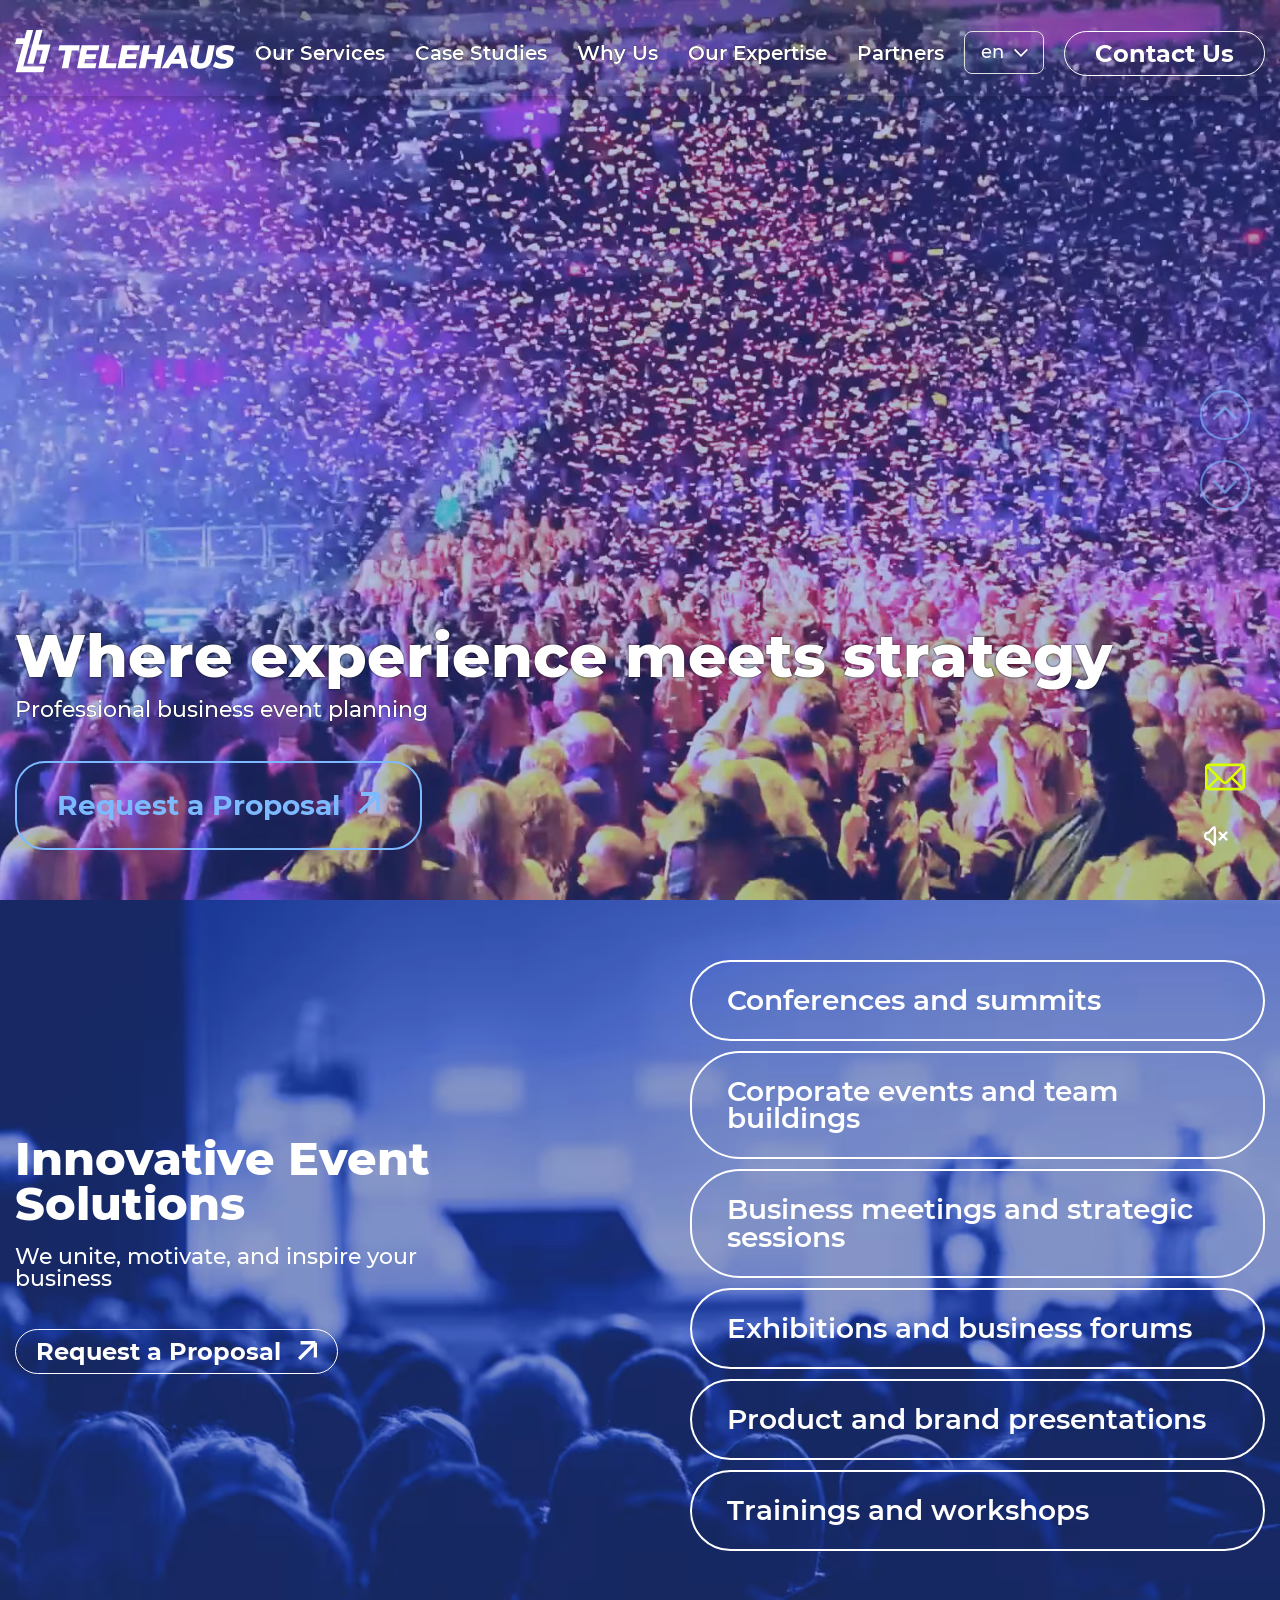
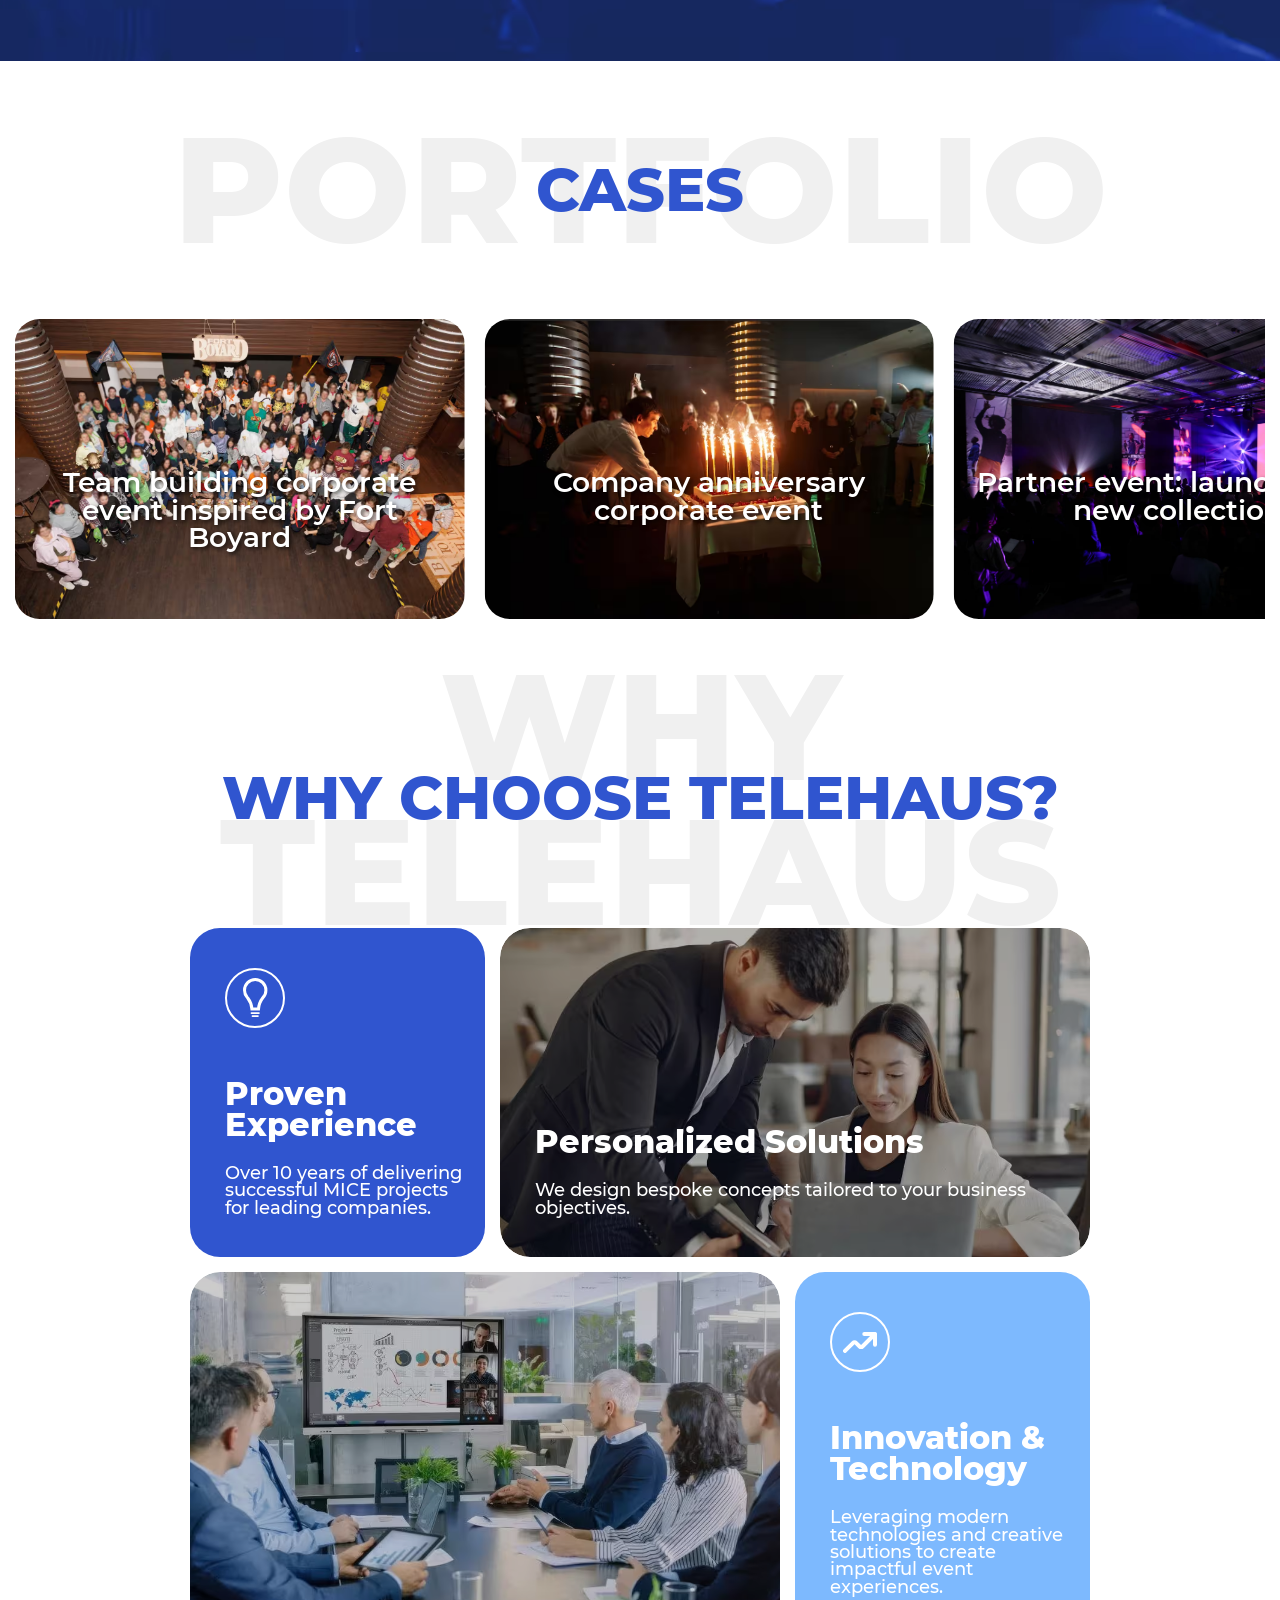
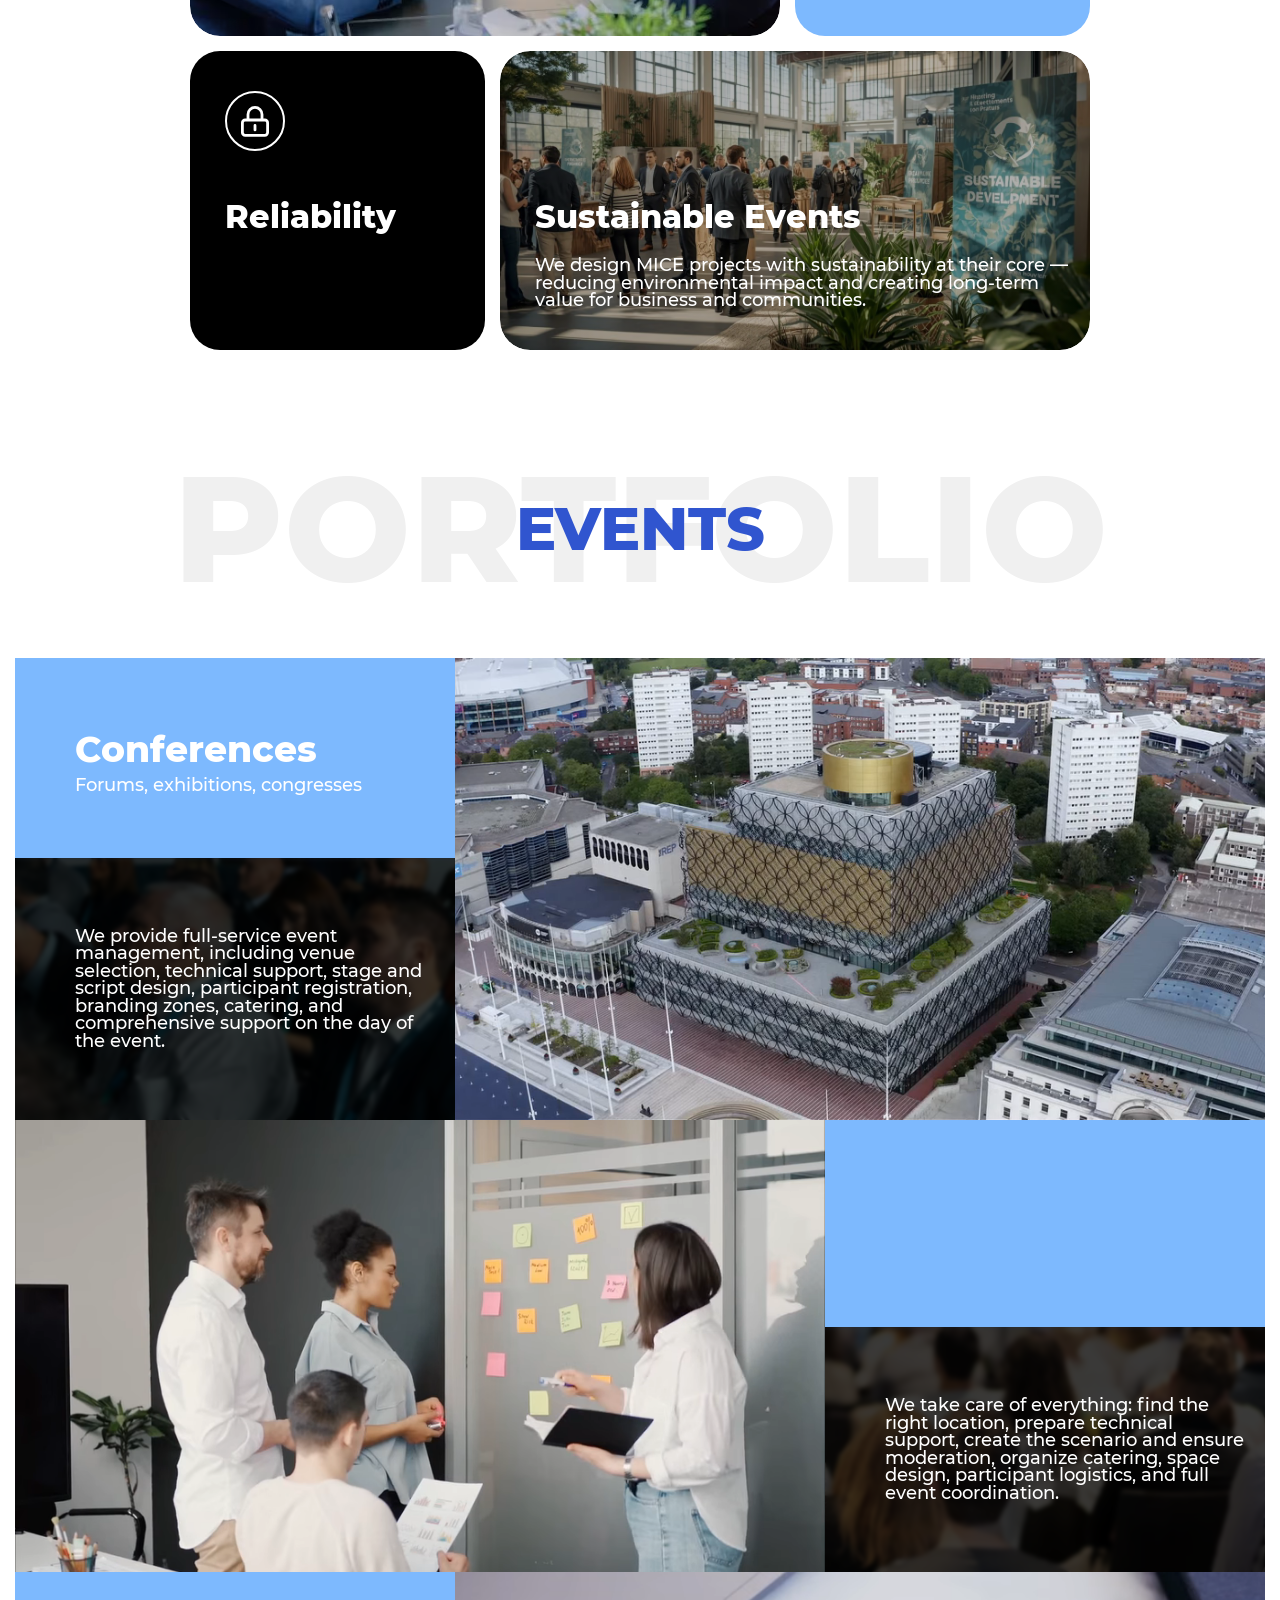
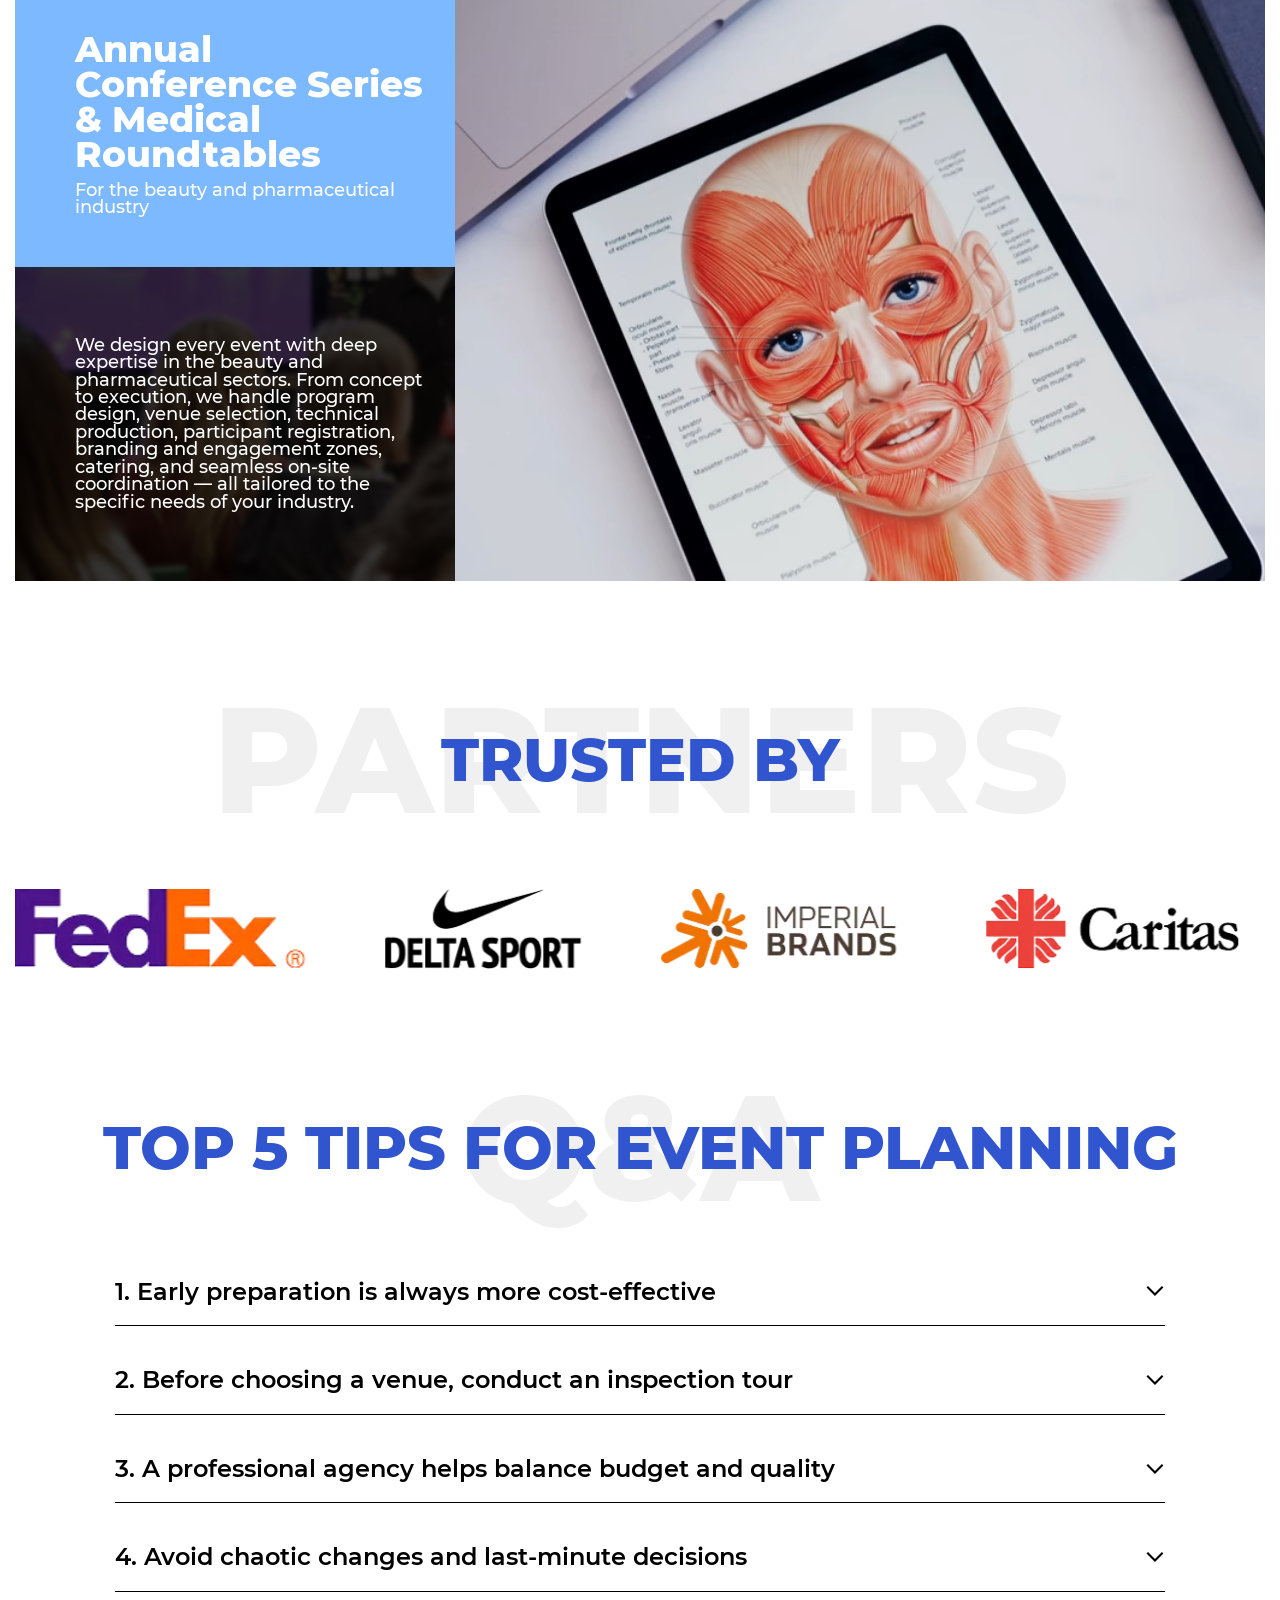
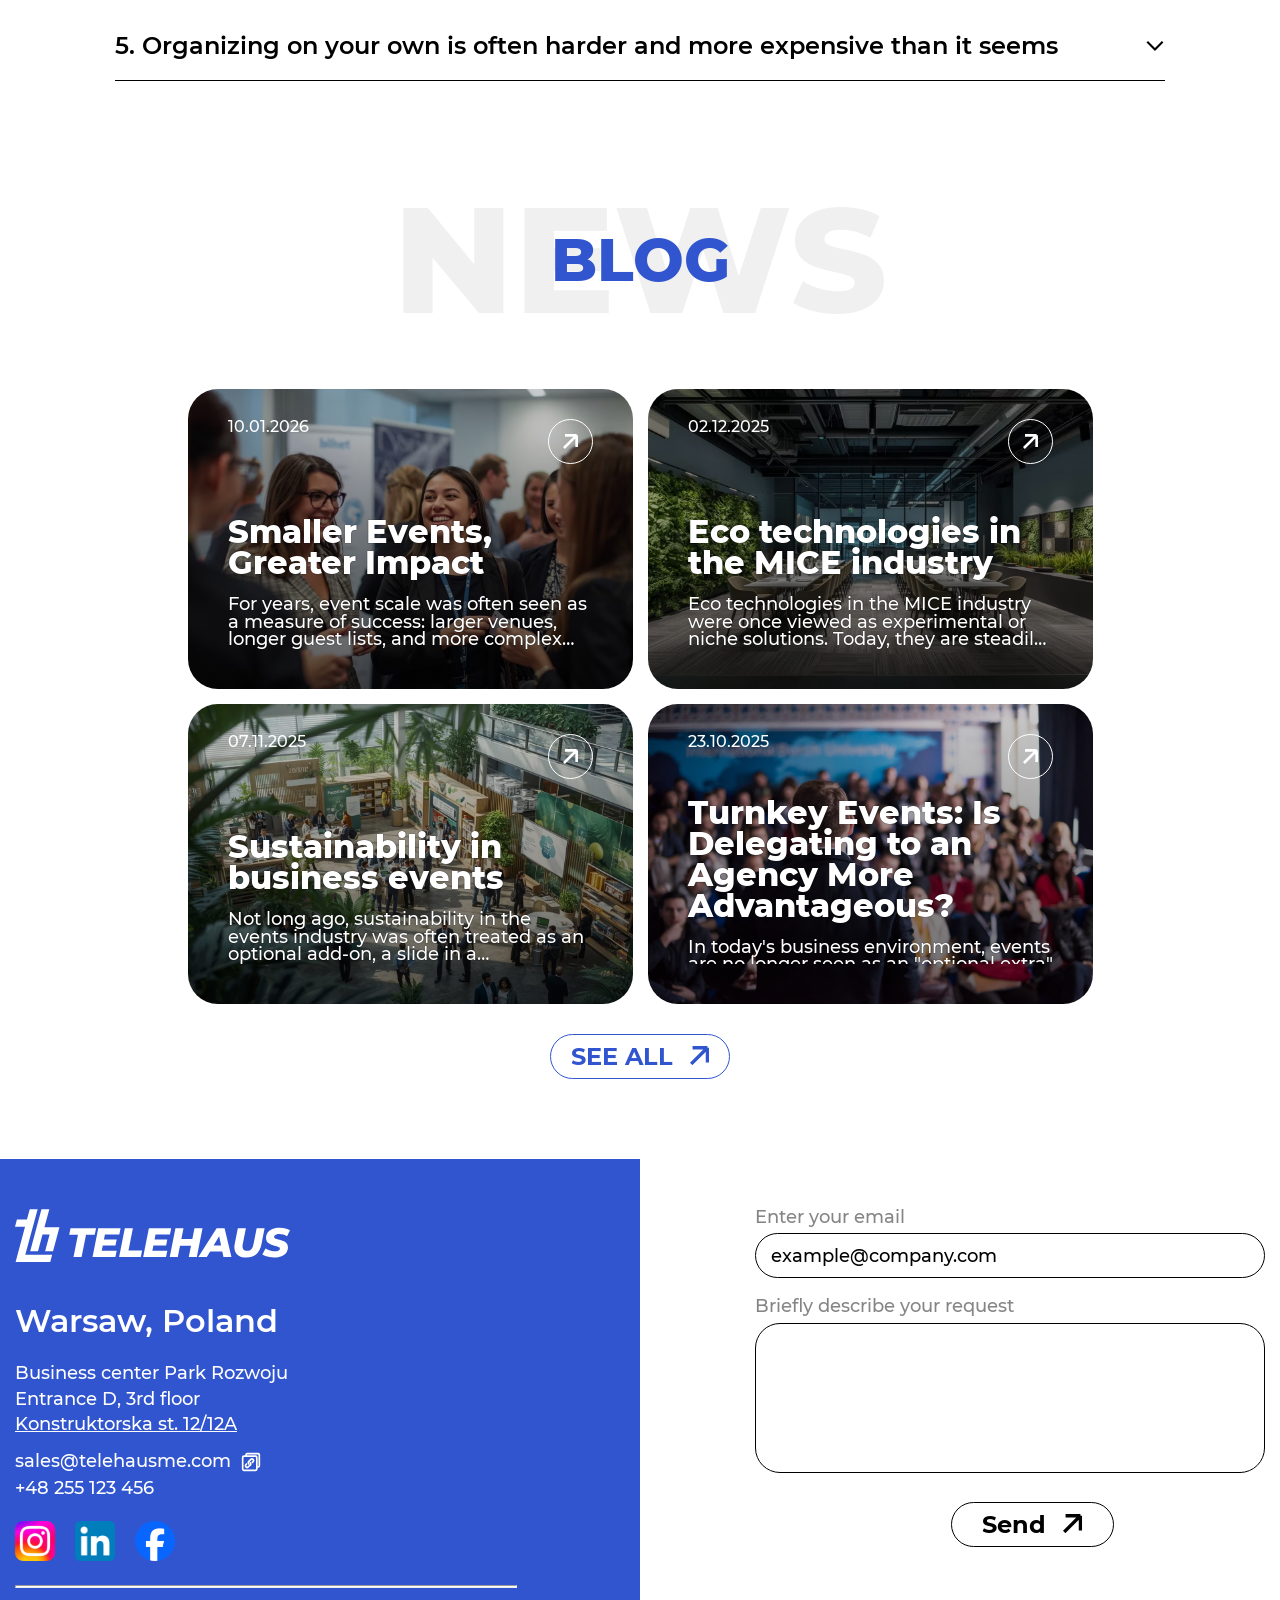
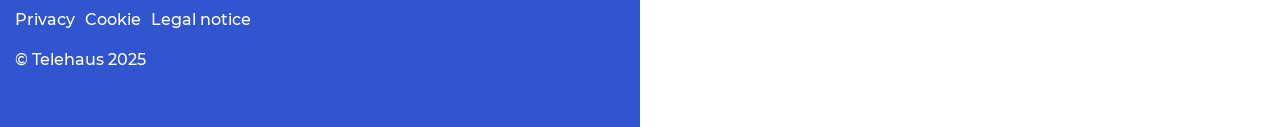
==== commit e3f5ee60: "fix: fix form" ====
--- a/index.html
+++ b/index.html
@@ -503,7 +503,7 @@
           </div>
           <p class="contacts__copy">&copy; Telehaus 2025</p>
         </div>
-        <form class="request__form" action="/assets/php/mail.php" method="post">
+        <form class="request__form" method="post">
           <div class="form__row">
             <label for="email">Enter your email</label>
             <input name="E-mail" type="email" id="email" placeholder="example@company.com" data-validate-field="email" autocomplete="off" />
@@ -514,7 +514,7 @@
           </div>
           <div class="form__btns">
             <button class="btn btn-dark form__btn btn-reset" type="submit">
-              Send
+              <span class="btn__text">Send</span>
               <svg class="btn__icon" aria-hidden="true">
                 <use xlink:href="#arrow-btn"></use>
               </svg>
@@ -532,7 +532,7 @@
     <div class="tooltip fixed">
       <button class="tooltip__btn btn-reset" aria-labelledby="form-tooltip" aria-label="Відкрити форму"></button>
       <div class="tooltip__body" role="tooltip" id="form-tooltip">
-        <form class="tooltip__form" action="/assets/php/mail.php" method="post">
+        <form class="tooltip__form" method="post">
           <input
             class="tooltip__input"
             type="email"
@@ -541,6 +541,7 @@
             data-validate-field="email"
             autocomplete="off"
           />
+          <button class="tooltip__button btn-reset" type="submit">Let us contact you</button>
         </form>
       </div>
     </div>
--- a/assets/css/style.css
+++ b/assets/css/style.css
@@ -436,20 +436,21 @@
 .tooltip__btn {
   width: 50px;
   height: 40px;
-  background-image: url("data:image/svg+xml,%3Csvg xmlns='http://www.w3.org/2000/svg' fill='%237db9fe' xmlns:xlink='http://www.w3.org/1999/xlink' viewBox='0 0 512 512' xml:space='preserve'%3E%3Cpath d='M461.913,83.478H50.087C22.467,83.478,0,105.974,0,133.565v244.87c0,27.622,22.498,50.087,50.087,50.087h411.826 c27.578,0,50.087-22.453,50.087-50.087v-244.87C512,105.984,489.543,83.478,461.913,83.478z M460.563,116.87 c-8.494,8.494-186.871,186.871-192.757,192.758c-6.527,6.526-17.085,6.526-23.612,0C238.303,303.735,59.927,125.36,51.437,116.87 H460.563z M33.391,377.085V146.046l115.519,115.519L33.391,377.085z M62.567,395.13l109.954-109.954l48.061,48.061 c19.526,19.528,51.304,19.529,70.834,0l48.061-48.061L449.432,395.13H62.567z M478.609,377.085L363.089,261.565l115.519-115.519 V377.085z'/%3E%3C/svg%3E");
+  background-image: url("data:image/svg+xml,%3Csvg xmlns='http://www.w3.org/2000/svg' fill='%23daff01' xmlns:xlink='http://www.w3.org/1999/xlink' viewBox='0 0 512 512' xml:space='preserve'%3E%3Cpath d='M461.913,83.478H50.087C22.467,83.478,0,105.974,0,133.565v244.87c0,27.622,22.498,50.087,50.087,50.087h411.826 c27.578,0,50.087-22.453,50.087-50.087v-244.87C512,105.984,489.543,83.478,461.913,83.478z M460.563,116.87 c-8.494,8.494-186.871,186.871-192.757,192.758c-6.527,6.526-17.085,6.526-23.612,0C238.303,303.735,59.927,125.36,51.437,116.87 H460.563z M33.391,377.085V146.046l115.519,115.519L33.391,377.085z M62.567,395.13l109.954-109.954l48.061,48.061 c19.526,19.528,51.304,19.529,70.834,0l48.061-48.061L449.432,395.13H62.567z M478.609,377.085L363.089,261.565l115.519-115.519 V377.085z'/%3E%3C/svg%3E");
   background-position: center;
   background-size: contain;
   background-repeat: no-repeat;
 }
 .tooltip__btn.send {
-  background-image: url("data:image/svg+xml,%3Csvg viewBox='0 0 24 24' fill='none' xmlns='http://www.w3.org/2000/svg'%3E%3Cpath fill-rule='evenodd' clip-rule='evenodd' d='M2.8 4C1.86451 4 1.0468 4.46923 0.544325 5.16792C0.20074 5.64567 0 6.23499 0 6.86667V17.1333C0 18.682 1.21964 20 2.8 20H11.2C11.7523 20 12.2 19.5523 12.2 19C12.2 18.4477 11.7523 18 11.2 18H2.8C2.39214 18 2 17.6466 2 17.1333V7.94766L7.77948 14.3096C8.96986 15.6199 11.0301 15.6199 12.2205 14.3096L18 7.94766V13.1333C18 13.6856 18.4477 14.1333 19 14.1333C19.5523 14.1333 20 13.6856 20 13.1333V6.86667C20 6.235 19.7993 5.64567 19.4557 5.16792C18.9532 4.46923 18.1355 4 17.2 4H2.8ZM9.25983 12.9647L2.9327 6H17.0673L10.7402 12.9647C10.3434 13.4015 9.65662 13.4015 9.25983 12.9647ZM22.7894 16.6139C23.1284 16.178 23.0499 15.5497 22.6139 15.2106C22.178 14.8716 21.5497 14.9501 21.2106 15.3861L17.2268 20.5081L15.6941 19.0302C15.2966 18.6468 14.6635 18.6583 14.2802 19.0559C13.8968 19.4534 13.9083 20.0865 14.3059 20.4698L16.6392 22.7198C16.8434 22.9167 17.1216 23.0177 17.4045 22.9975C17.6875 22.9773 17.9485 22.8379 18.1227 22.6139L22.7894 16.6139Z' fill='%237db9fe'/%3E%3C/svg%3E");
+  cursor: not-allowed;
+  pointer-events: none;
+  background-image: url("data:image/svg+xml,%3Csvg viewBox='0 0 24 24' fill='none' xmlns='http://www.w3.org/2000/svg'%3E%3Cpath fill-rule='evenodd' clip-rule='evenodd' d='M2.8 4C1.86451 4 1.0468 4.46923 0.544325 5.16792C0.20074 5.64567 0 6.23499 0 6.86667V17.1333C0 18.682 1.21964 20 2.8 20H11.2C11.7523 20 12.2 19.5523 12.2 19C12.2 18.4477 11.7523 18 11.2 18H2.8C2.39214 18 2 17.6466 2 17.1333V7.94766L7.77948 14.3096C8.96986 15.6199 11.0301 15.6199 12.2205 14.3096L18 7.94766V13.1333C18 13.6856 18.4477 14.1333 19 14.1333C19.5523 14.1333 20 13.6856 20 13.1333V6.86667C20 6.235 19.7993 5.64567 19.4557 5.16792C18.9532 4.46923 18.1355 4 17.2 4H2.8ZM9.25983 12.9647L2.9327 6H17.0673L10.7402 12.9647C10.3434 13.4015 9.65662 13.4015 9.25983 12.9647ZM22.7894 16.6139C23.1284 16.178 23.0499 15.5497 22.6139 15.2106C22.178 14.8716 21.5497 14.9501 21.2106 15.3861L17.2268 20.5081L15.6941 19.0302C15.2966 18.6468 14.6635 18.6583 14.2802 19.0559C13.8968 19.4534 13.9083 20.0865 14.3059 20.4698L16.6392 22.7198C16.8434 22.9167 17.1216 23.0177 17.4045 22.9975C17.6875 22.9773 17.9485 22.8379 18.1227 22.6139L22.7894 16.6139Z' fill='%23daff01'/%3E%3C/svg%3E");
 }
 .tooltip__body {
   position: absolute;
   z-index: 5;
-  top: 50%;
+  top: 6px;
   right: 50px;
-  transform: translateY(-50%);
   font-size: 14px;
   color: #000;
   opacity: 0;
@@ -466,14 +467,21 @@
   height: 32px;
   font-size: 16px;
   color: #333;
-  background-color: rgba(255, 255, 255, 0.1);
-  border-color: #7db9fe;
+  background-color: #daff01;
+  border-color: #daff01;
 }
 .tooltip__input::-moz-placeholder {
   font-size: 16px;
 }
 .tooltip__input::placeholder {
   font-size: 16px;
+}
+.tooltip__button {
+  width: 100%;
+  margin-top: 10px;
+  padding: 8px 12px;
+  background-color: #daff01;
+  border-radius: 18px;
 }
 
 @media screen and (max-width: 768px) {
@@ -1602,6 +1610,9 @@
   padding: 8px 30px;
   font-size: 24px;
 }
+.request__form .form__btn:disabled {
+  pointer-events: none;
+}
 .request .policy {
   display: flex;
   -moz-column-gap: 10px;
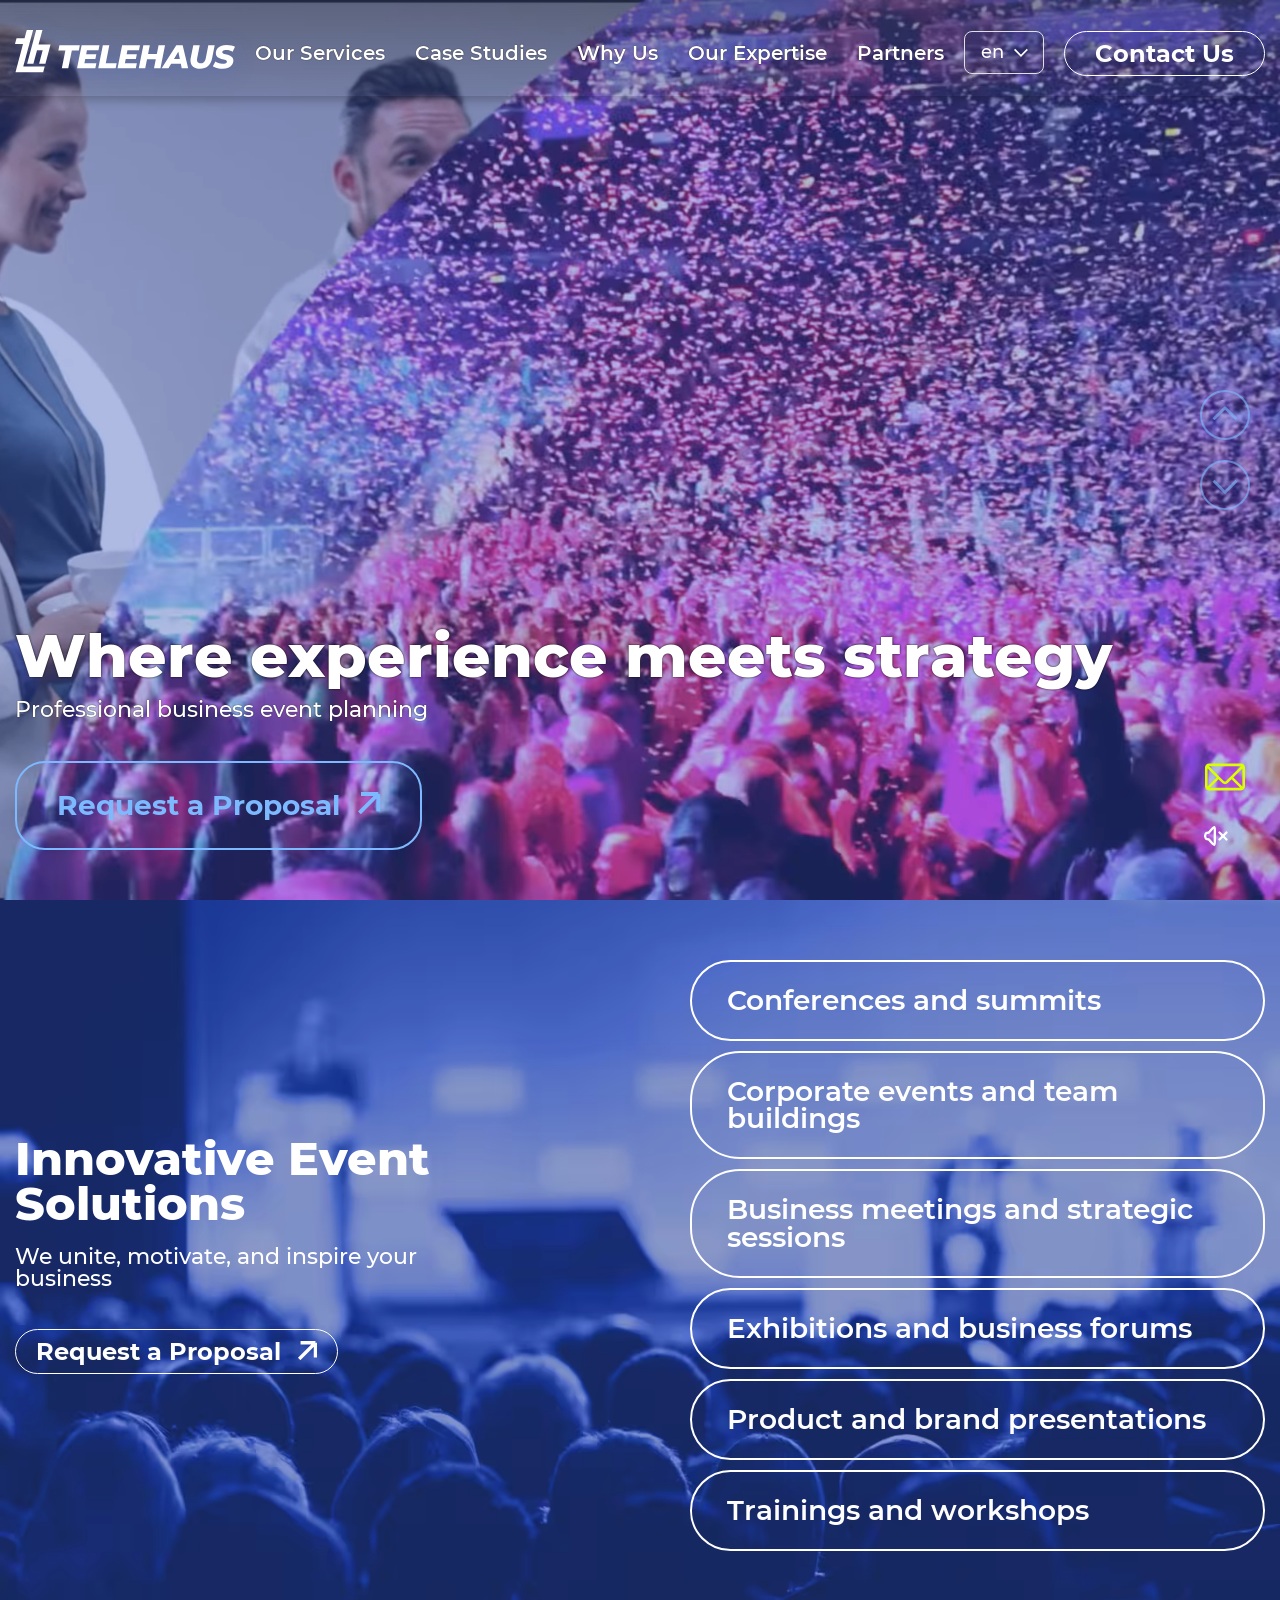
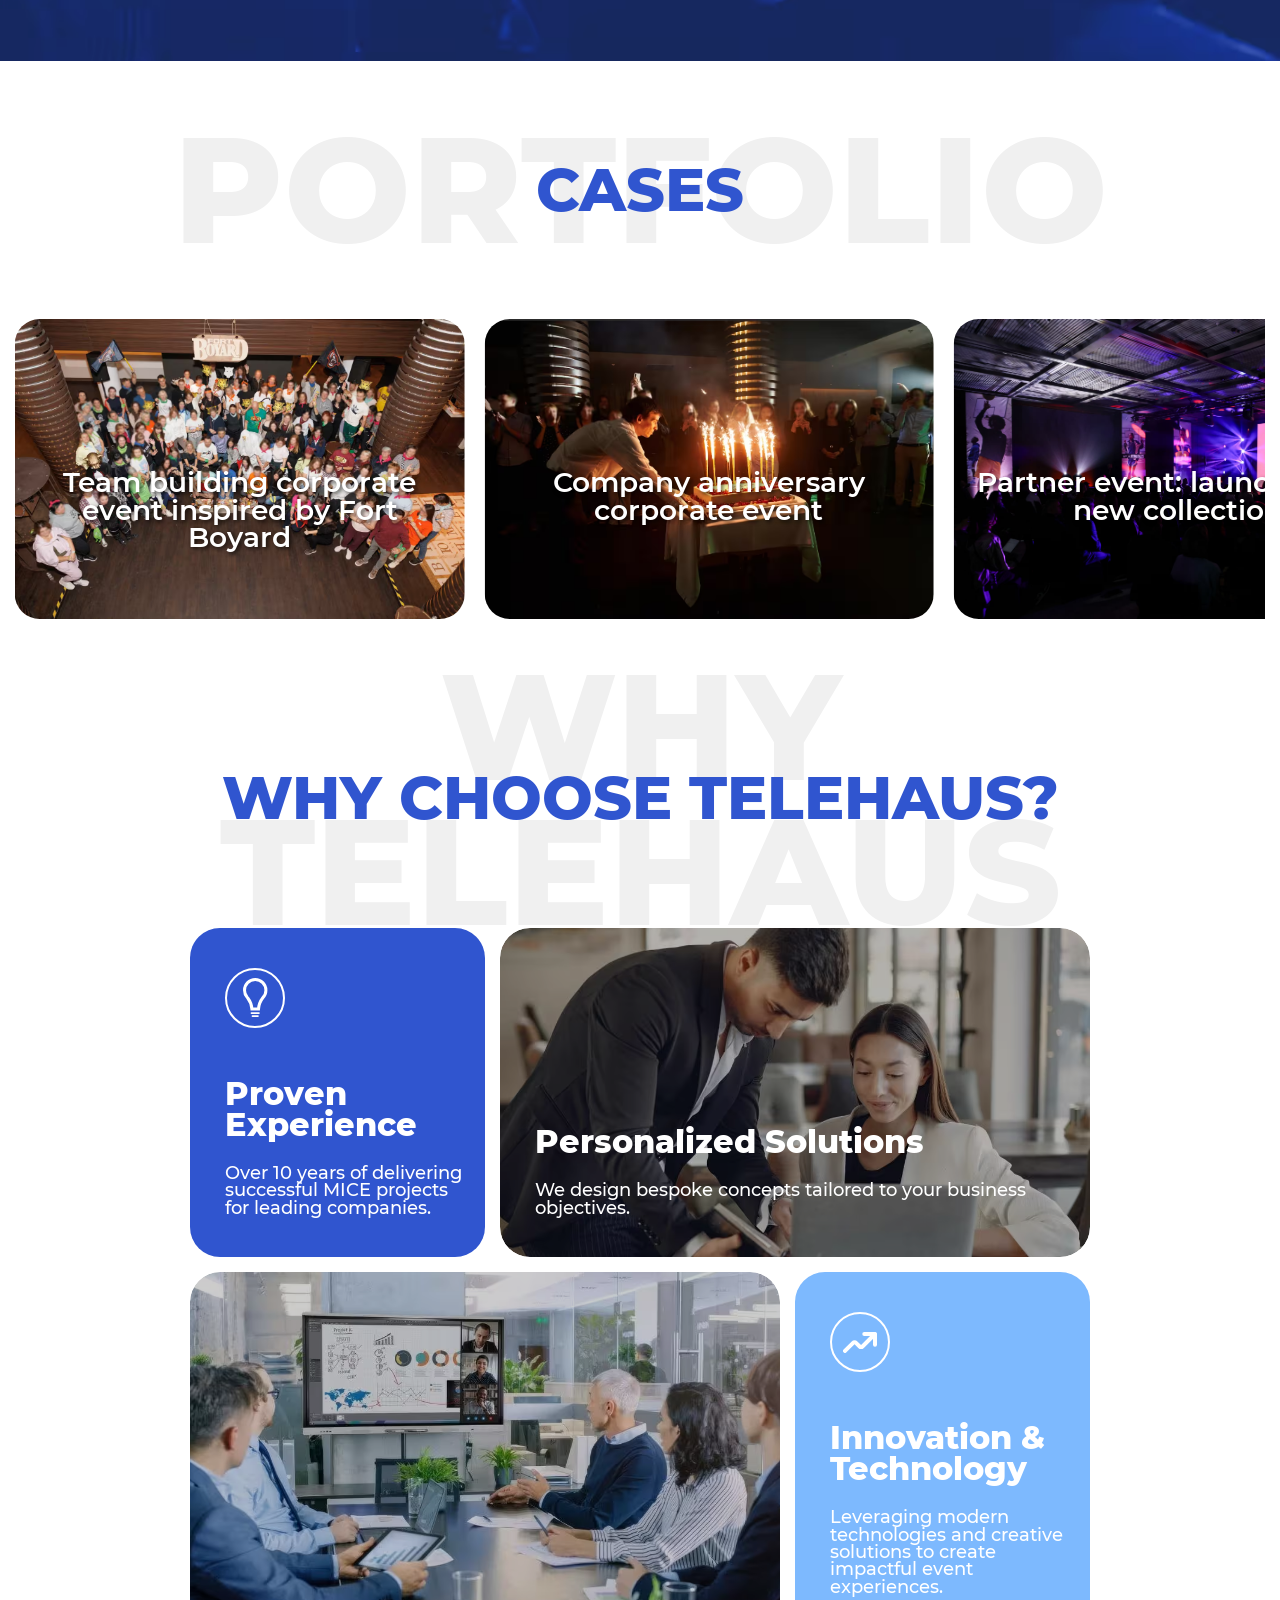
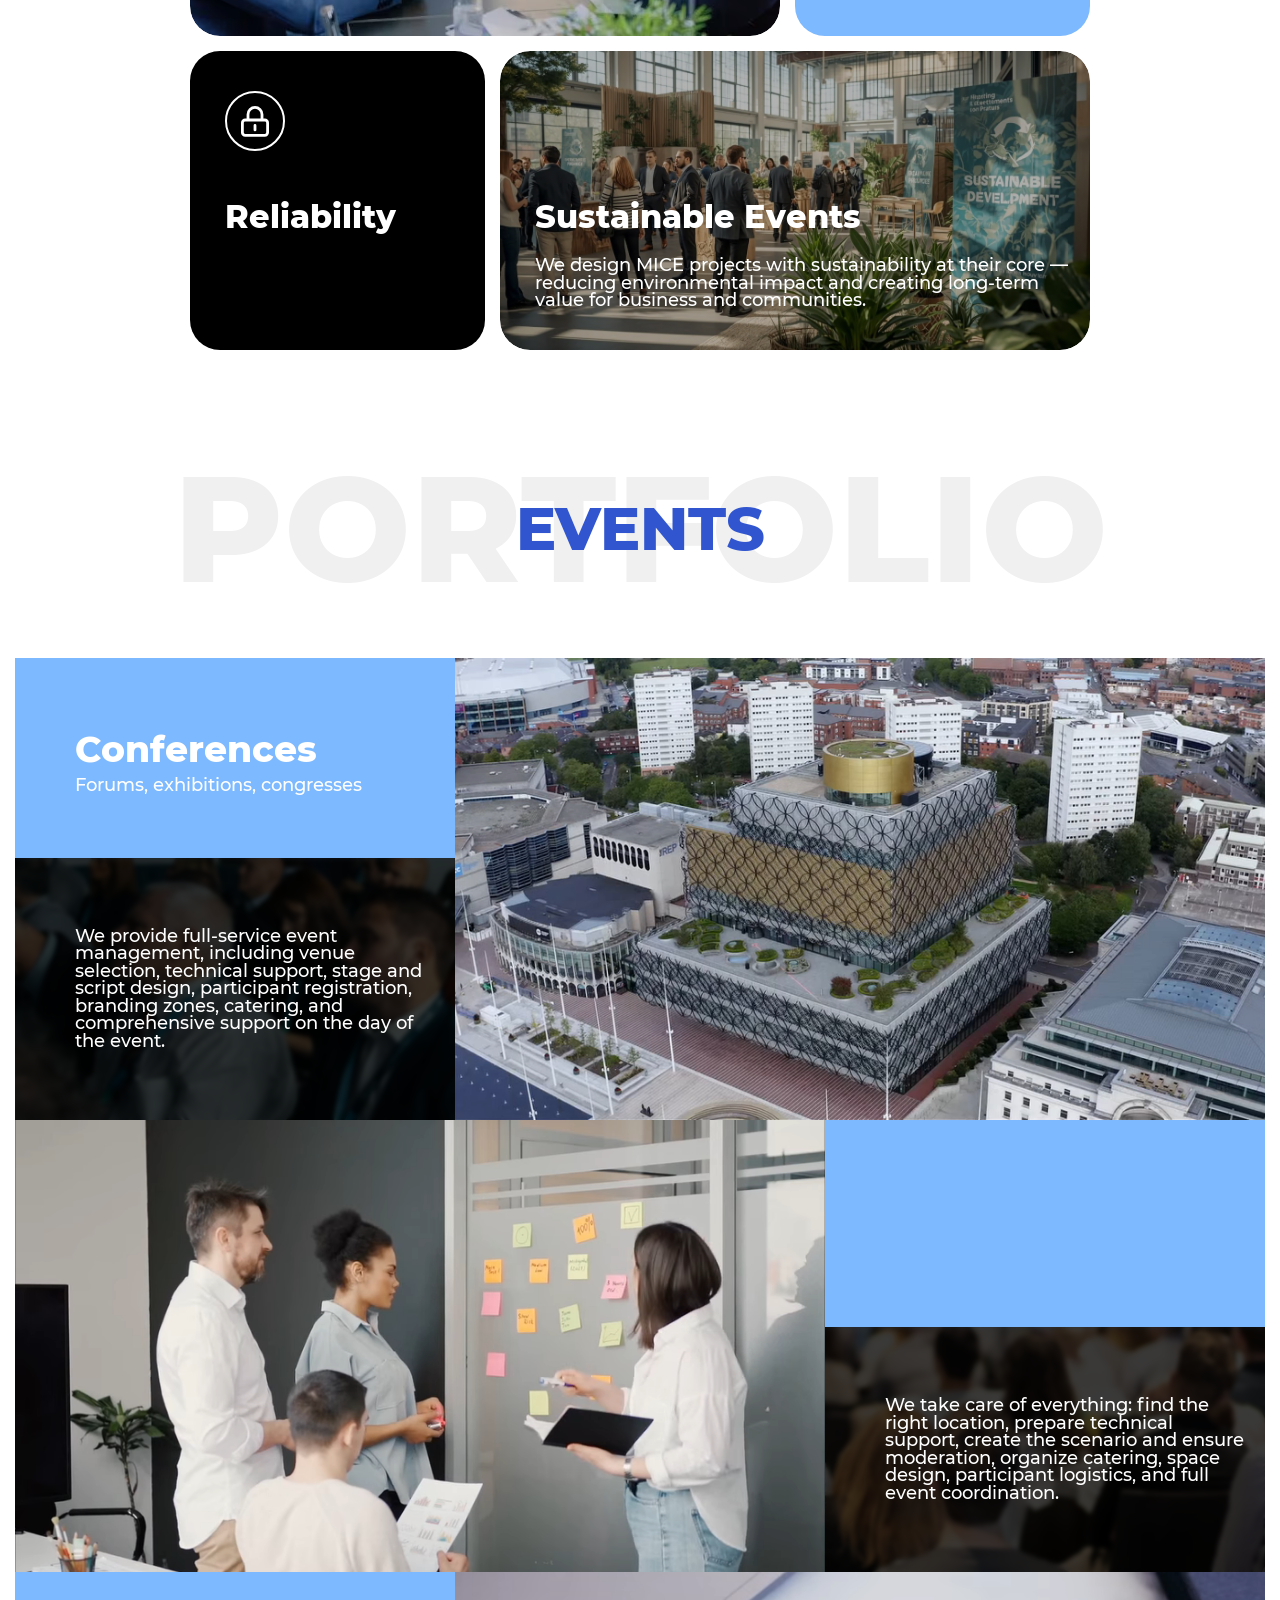
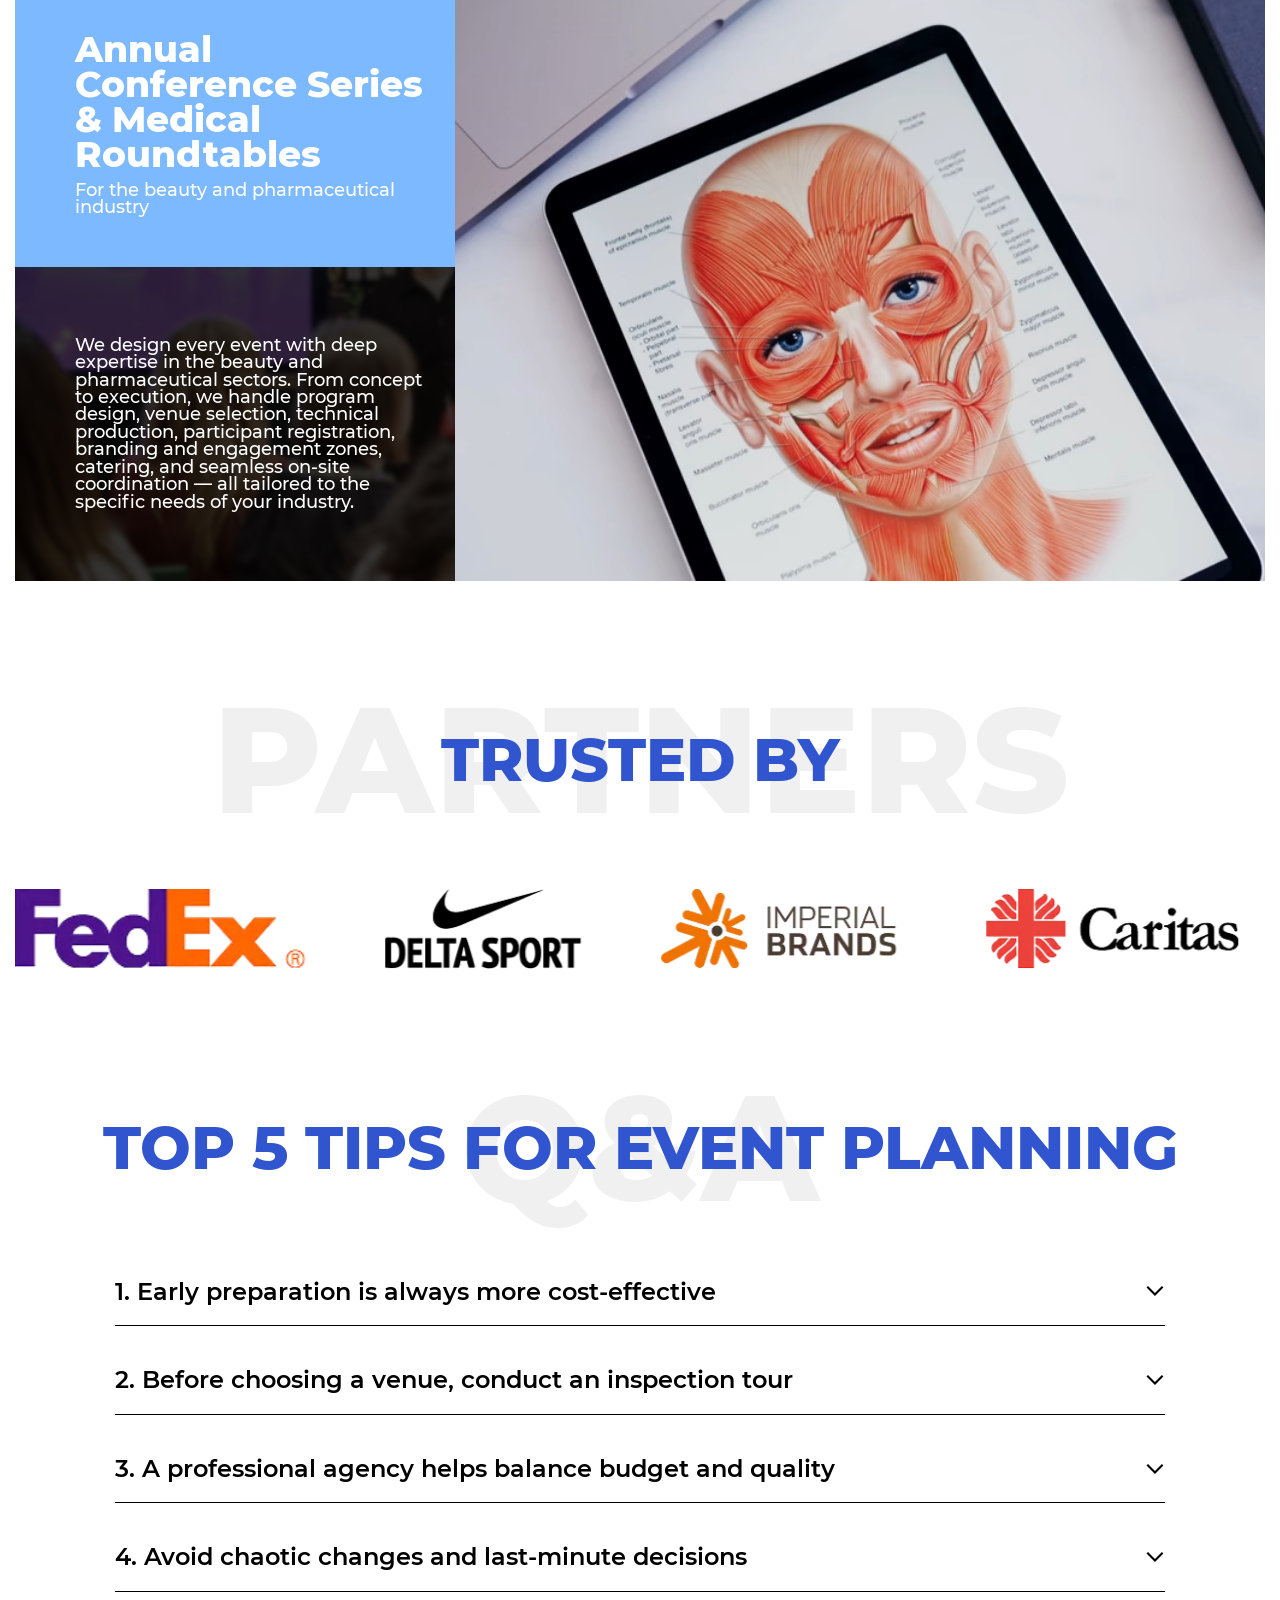
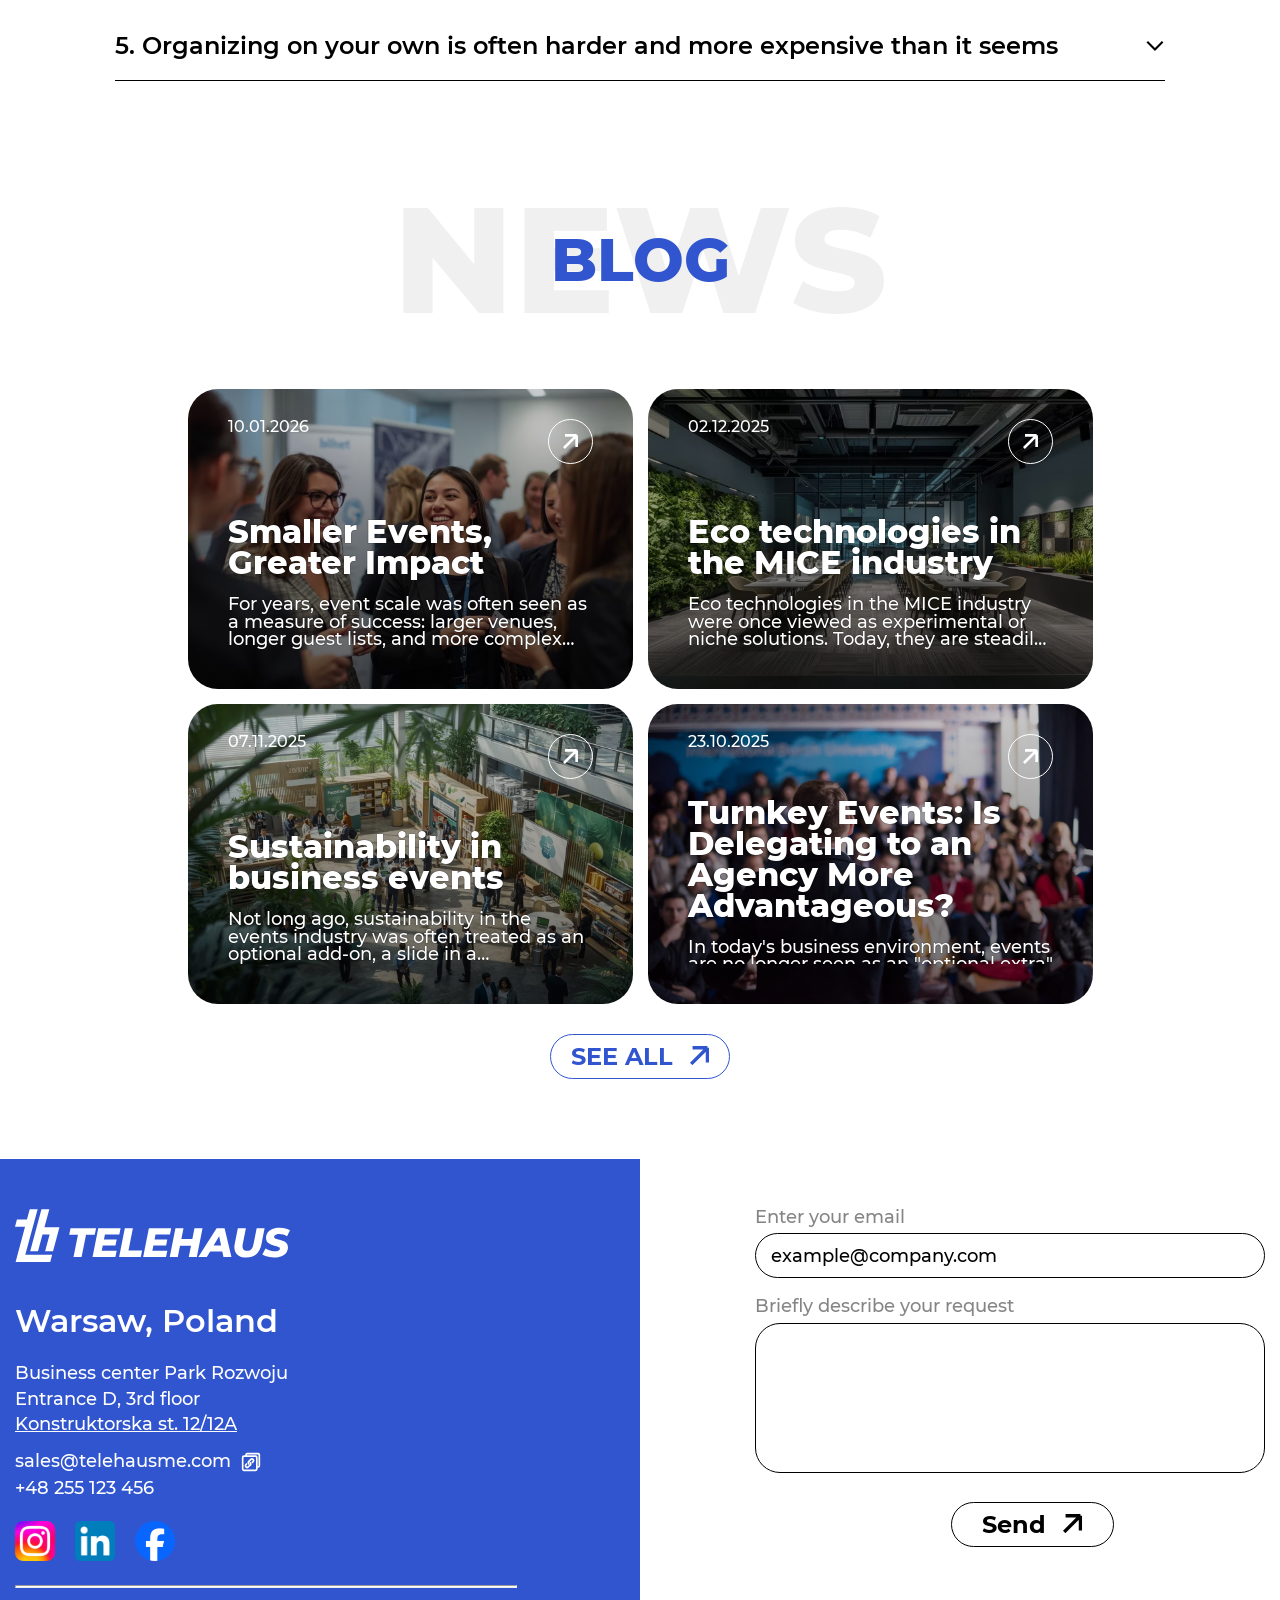
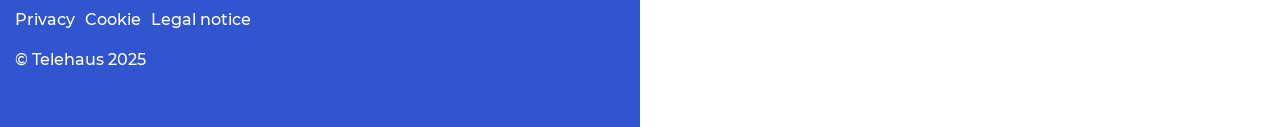
==== commit 52fb65b1: "fix: fix tooltip" ====
--- a/index.html
+++ b/index.html
@@ -541,7 +541,7 @@
             data-validate-field="email"
             autocomplete="off"
           />
-          <button class="tooltip__button btn-reset" type="submit">Let us contact you</button>
+          <button class="tooltip__button btn-reset" type="submit">Contact me!</button>
         </form>
       </div>
     </div>
--- a/assets/css/style.css
+++ b/assets/css/style.css
@@ -465,21 +465,21 @@
 .tooltip__input {
   width: 200px;
   height: 32px;
-  font-size: 16px;
+  font-size: 14px;
   color: #333;
   background-color: #daff01;
   border-color: #daff01;
 }
 .tooltip__input::-moz-placeholder {
-  font-size: 16px;
+  font-size: inherit;
 }
 .tooltip__input::placeholder {
-  font-size: 16px;
+  font-size: inherit;
 }
 .tooltip__button {
   width: 100%;
   margin-top: 10px;
-  padding: 8px 12px;
+  padding: 8px 15px;
   background-color: #daff01;
   border-radius: 18px;
 }
